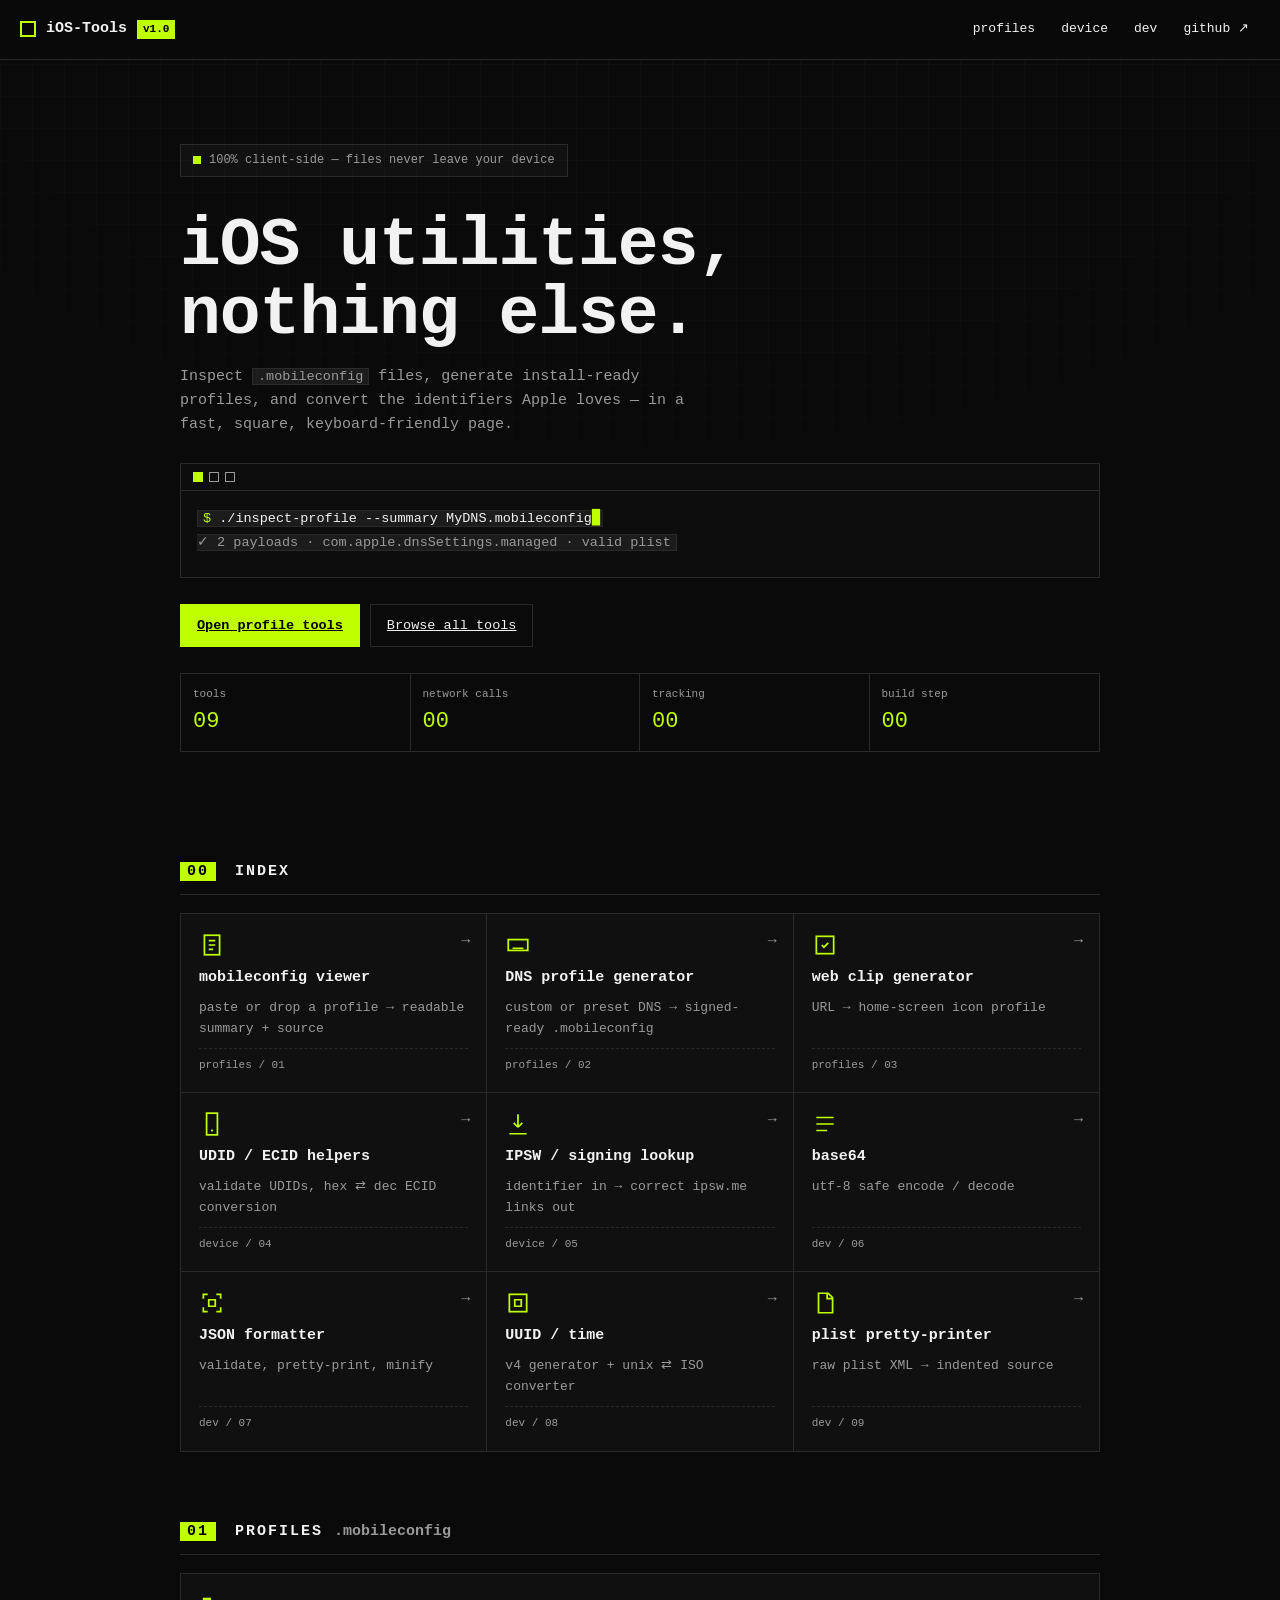
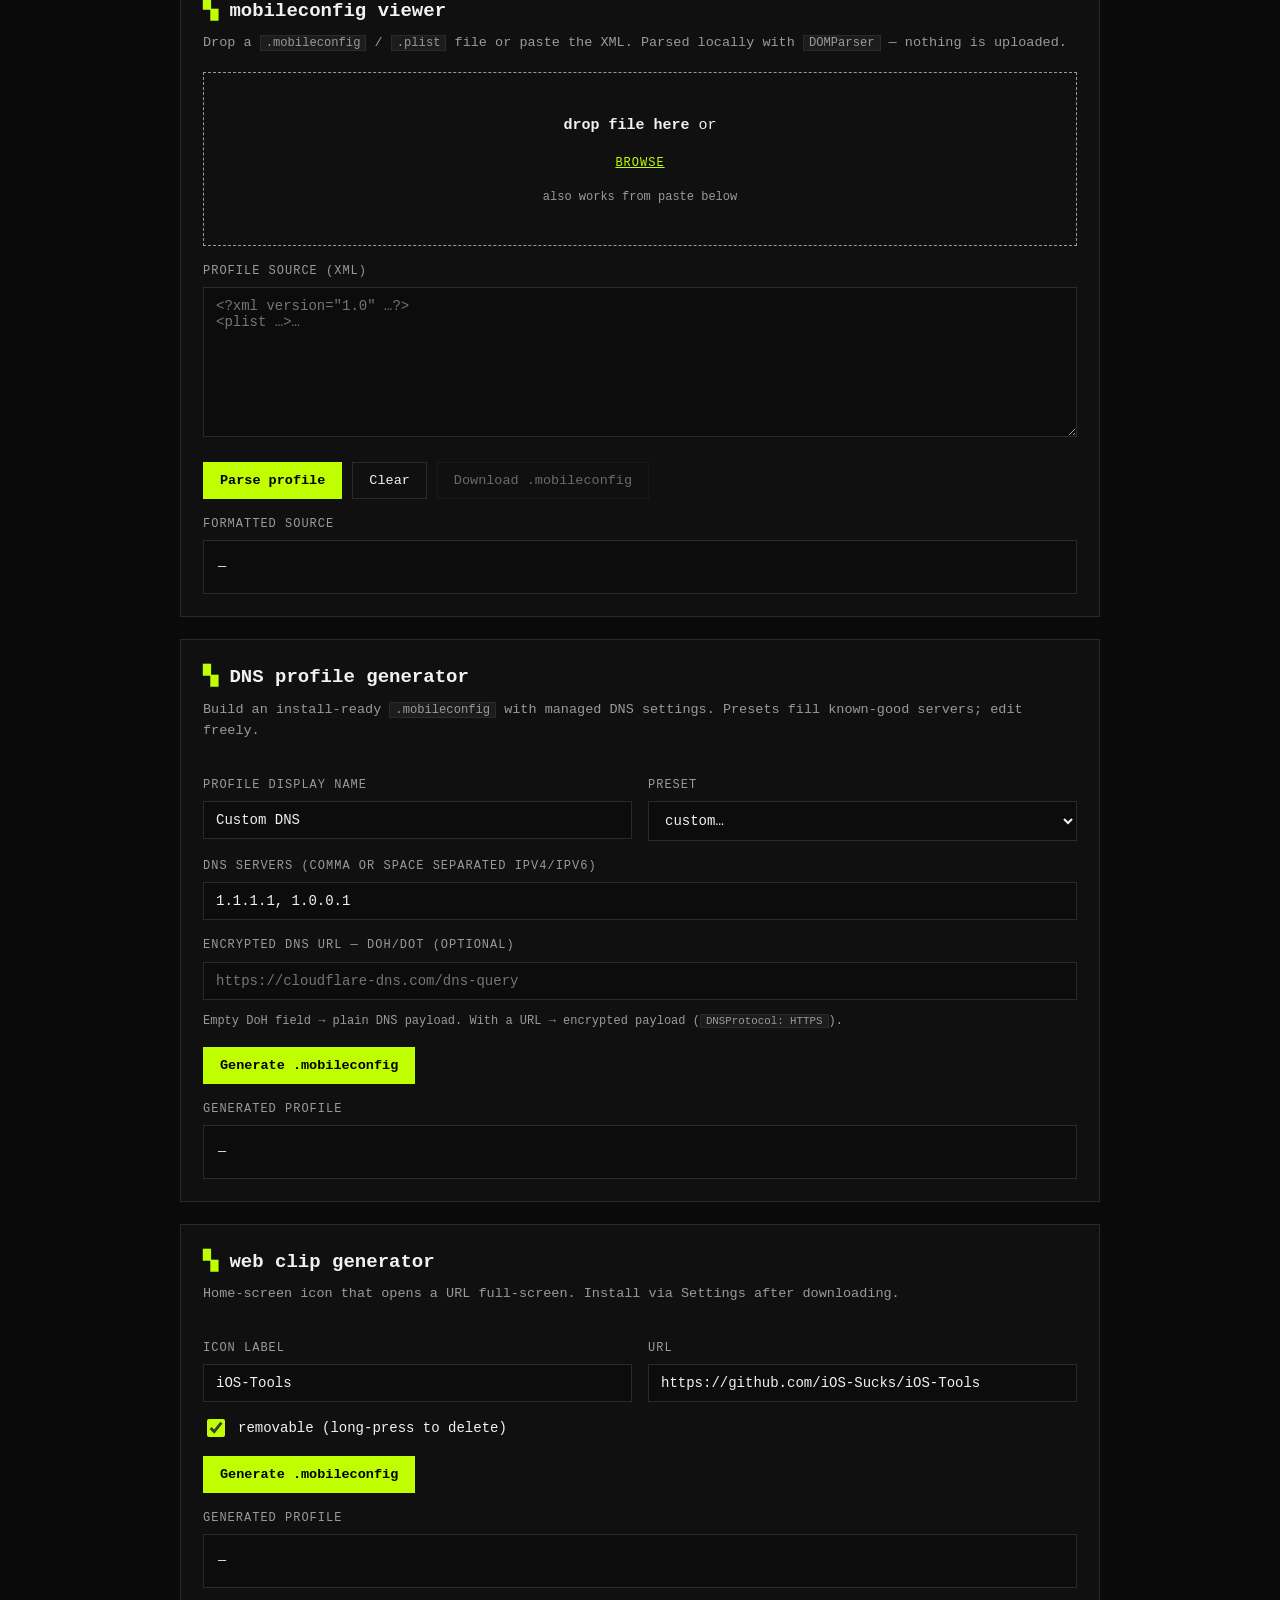
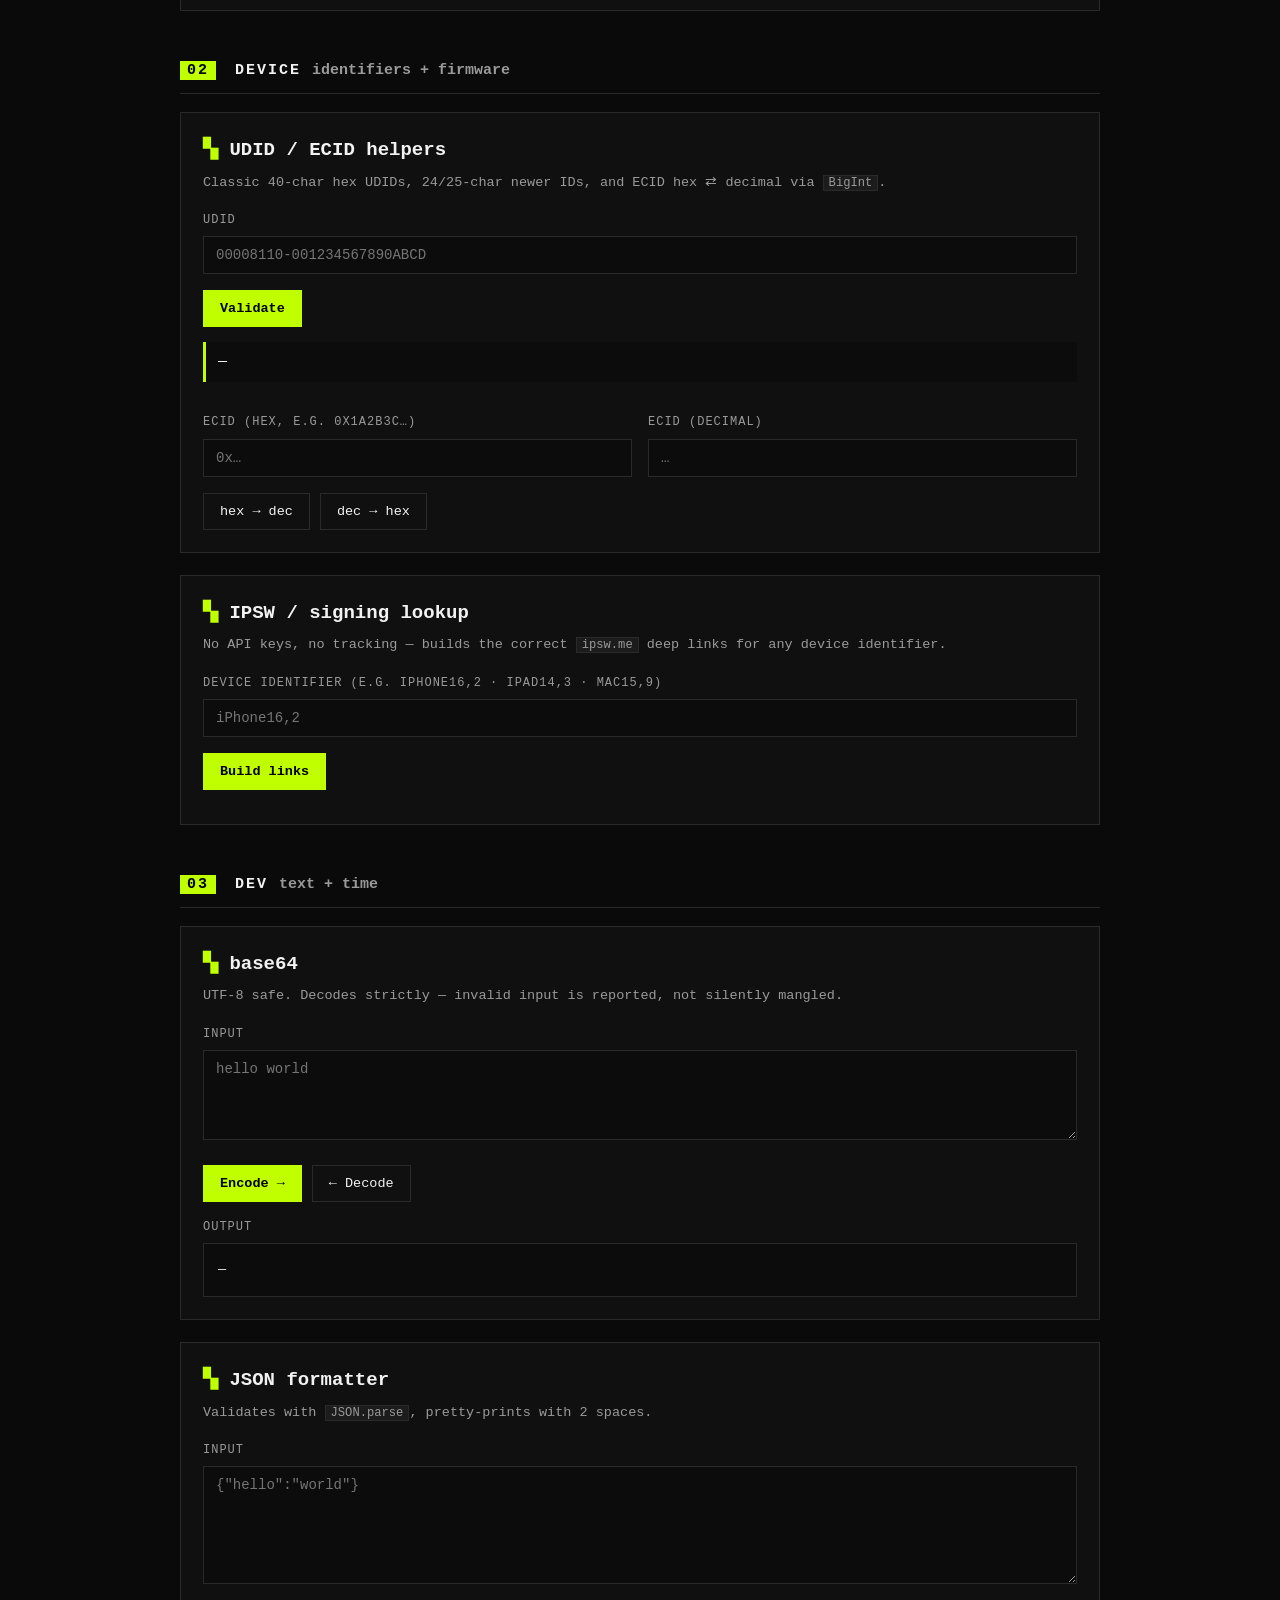
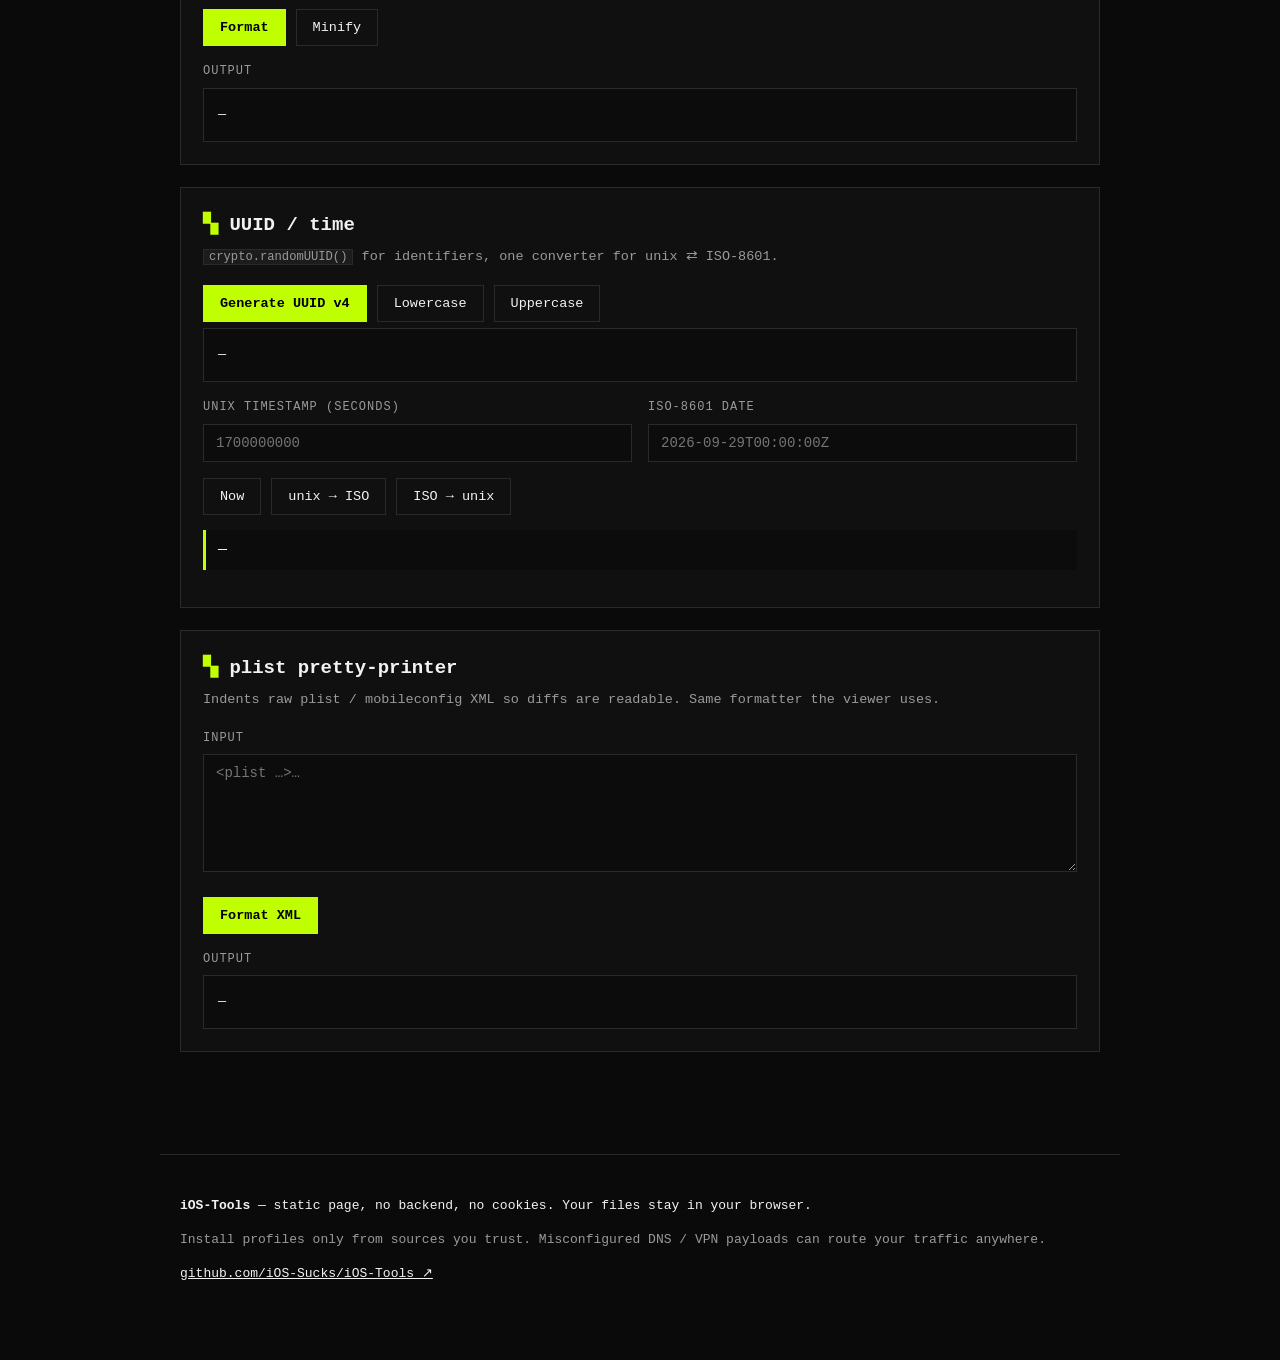
==== index.html @ 58c9f694 "Add minimal static iOS-Tools site with client-side utilities Zero-build static page (GitHub Pages re" ====
<!DOCTYPE html>
<html lang="en">
<head>
  <meta charset="UTF-8" />
  <meta name="viewport" content="width=device-width, initial-scale=1.0" />
  <title>iOS-Tools — minimal utilities for iOS</title>
  <meta name="description" content="Minimal black-and-white utilities for iOS: .mobileconfig viewer, profile generators, device helpers and dev tools. 100% client-side." />
  <link rel="stylesheet" href="styles.css" />
  <link rel="icon" href="data:image/svg+xml,%3Csvg xmlns='http://www.w3.org/2000/svg' viewBox='0 0 16 16'%3E%3Crect width='16' height='16' fill='%230a0a0a'/%3E%3Crect x='3' y='3' width='10' height='10' fill='none' stroke='%23bfff00' stroke-width='2'/%3E%3C/svg%3E" />
</head>
<body>
  <a class="skip" href="#tools">Skip to tools</a>

  <header class="topbar">
    <a class="brand" href="#top" aria-label="iOS-Tools home">
      <span class="brand-box" aria-hidden="true"></span>
      <span>iOS-Tools</span>
      <span class="brand-tag">v1.0</span>
    </a>
    <nav aria-label="Sections">
      <a href="#profiles">profiles</a>
      <a href="#device">device</a>
      <a href="#dev">dev</a>
      <a href="https://github.com/iOS-Sucks/iOS-Tools" target="_blank" rel="noopener">github ↗</a>
    </nav>
  </header>

  <main id="top">
    <!-- HERO -->
    <section class="hero">
      <p class="kicker"><span class="dot" aria-hidden="true"></span> 100% client-side — files never leave your device</p>
      <h1>iOS utilities,<br />nothing else.</h1>
      <p class="lede">Inspect <code>.mobileconfig</code> files, generate install-ready profiles, and convert the identifiers Apple loves — in a fast, square, keyboard-friendly page.</p>
      <div class="terminal" role="img" aria-label="Terminal showing a profile being inspected">
        <div class="term-bar" aria-hidden="true"><span></span><span></span><span></span></div>
        <pre class="term-body"><code><span class="p">$</span> <span id="typed"></span><span class="caret" aria-hidden="true">▊</span>
<span id="typed-out" class="dim"></span></code></pre>
      </div>
      <div class="hero-actions">
        <a class="btn primary" href="#profiles">Open profile tools</a>
        <a class="btn" href="#tools">Browse all tools</a>
      </div>
      <dl class="stats">
        <div><dt>tools</dt><dd>09</dd></div>
        <div><dt>network calls</dt><dd>00</dd></div>
        <div><dt>tracking</dt><dd>00</dd></div>
        <div><dt>build step</dt><dd>00</dd></div>
      </dl>
    </section>

    <!-- TOOL INDEX -->
    <section id="tools" class="index">
      <h2><span class="h-num">00</span> index</h2>
      <div class="grid cards">
        <a class="card reveal" href="#mc-view">
          <svg viewBox="0 0 24 24" aria-hidden="true"><rect x="5" y="3" width="14" height="18"/><path d="M9 8h6M9 12h6M9 16h4"/></svg>
          <strong>mobileconfig viewer</strong><span>paste or drop a profile → readable summary + source</span><em>profiles / 01</em>
        </a>
        <a class="card reveal" href="#dns-gen">
          <svg viewBox="0 0 24 24" aria-hidden="true"><rect x="3" y="7" width="18" height="10"/><path d="M7 11h.01M11 11h.01M15 11h.01M7 15h10"/></svg>
          <strong>DNS profile generator</strong><span>custom or preset DNS → signed-ready .mobileconfig</span><em>profiles / 02</em>
        </a>
        <a class="card reveal" href="#clip-gen">
          <svg viewBox="0 0 24 24" aria-hidden="true"><rect x="4" y="4" width="16" height="16"/><path d="M9 12l2 2 4-4"/></svg>
          <strong>web clip generator</strong><span>URL → home-screen icon profile</span><em>profiles / 03</em>
        </a>
        <a class="card reveal" href="#udid">
          <svg viewBox="0 0 24 24" aria-hidden="true"><rect x="7" y="2" width="10" height="20"/><path d="M11 18h2"/></svg>
          <strong>UDID / ECID helpers</strong><span>validate UDIDs, hex ⇄ dec ECID conversion</span><em>device / 04</em>
        </a>
        <a class="card reveal" href="#ipsw">
          <svg viewBox="0 0 24 24" aria-hidden="true"><path d="M12 3v12m0 0l-4-4m4 4l4-4M4 21h16"/></svg>
          <strong>IPSW / signing lookup</strong><span>identifier in → correct ipsw.me links out</span><em>device / 05</em>
        </a>
        <a class="card reveal" href="#b64">
          <svg viewBox="0 0 24 24" aria-hidden="true"><path d="M4 6h16M4 12h16M4 18h10"/></svg>
          <strong>base64</strong><span>utf-8 safe encode / decode</span><em>dev / 06</em>
        </a>
        <a class="card reveal" href="#jsonfmt">
          <svg viewBox="0 0 24 24" aria-hidden="true"><path d="M8 4H4v4M16 4h4v4M8 20H4v-4M16 20h4v-4M9 9h6v6H9z"/></svg>
          <strong>JSON formatter</strong><span>validate, pretty-print, minify</span><em>dev / 07</em>
        </a>
        <a class="card reveal" href="#uuid">
          <svg viewBox="0 0 24 24" aria-hidden="true"><rect x="4" y="4" width="16" height="16"/><path d="M9 9h6v6H9z"/></svg>
          <strong>UUID / time</strong><span>v4 generator + unix ⇄ ISO converter</span><em>dev / 08</em>
        </a>
        <a class="card reveal" href="#plist">
          <svg viewBox="0 0 24 24" aria-hidden="true"><path d="M6 3h9l4 4v14H6zM14 3v5h5"/></svg>
          <strong>plist pretty-printer</strong><span>raw plist XML → indented source</span><em>dev / 09</em>
        </a>
      </div>
    </section>

    <!-- PROFILES -->
    <section id="profiles" class="section">
      <h2><span class="h-num">01</span> profiles <span class="h-sub">.mobileconfig</span></h2>

      <article id="mc-view" class="panel reveal">
        <header><h3>mobileconfig viewer</h3><p>Drop a <code>.mobileconfig</code> / <code>.plist</code> file or paste the XML. Parsed locally with <code>DOMParser</code> — nothing is uploaded.</p></header>
        <div id="mc-drop" class="drop" tabindex="0" role="button" aria-label="Drop a mobileconfig file or press Enter to browse">
          <p><strong>drop file here</strong> or <label class="linklike" for="mc-file">browse<input id="mc-file" type="file" accept=".mobileconfig,.plist,.xml,text/xml" hidden /></label></p>
          <p class="dim small">also works from paste below</p>
        </div>
        <label for="mc-in">profile source (xml)</label>
        <textarea id="mc-in" rows="8" spellcheck="false" placeholder="&lt;?xml version=&quot;1.0&quot; …?&gt;&#10;&lt;plist …&gt;…"></textarea>
        <div class="row">
          <button class="btn primary" id="mc-parse" type="button">Parse profile</button>
          <button class="btn" id="mc-clear" type="button">Clear</button>
          <button class="btn" id="mc-download" type="button" disabled>Download .mobileconfig</button>
        </div>
        <p id="mc-err" class="err" role="alert" aria-live="assertive"></p>
        <div id="mc-summary" class="summary" aria-live="polite"></div>
        <label for="mc-out">formatted source</label>
        <pre class="out"><code id="mc-out">—</code></pre>
      </article>

      <article id="dns-gen" class="panel reveal">
        <header><h3>DNS profile generator</h3><p>Build an install-ready <code>.mobileconfig</code> with managed DNS settings. Presets fill known-good servers; edit freely.</p></header>
        <div class="formgrid">
          <div>
            <label for="dns-name">profile display name</label>
            <input id="dns-name" type="text" value="Custom DNS" maxlength="80" autocomplete="off" />
          </div>
          <div>
            <label for="dns-preset">preset</label>
            <select id="dns-preset">
              <option value="custom">custom…</option>
              <option value="1.1.1.1,1.0.0.1">Cloudflare — 1.1.1.1</option>
              <option value="9.9.9.9,149.112.112.112">Quad9 — 9.9.9.9</option>
              <option value="94.140.14.14,94.140.15.15">AdGuard — 94.140.14.14</option>
              <option value="8.8.8.8,8.8.4.4">Google — 8.8.8.8</option>
            </select>
          </div>
        </div>
        <label for="dns-servers">DNS servers (comma or space separated IPv4/IPv6)</label>
        <input id="dns-servers" type="text" value="1.1.1.1, 1.0.0.1" autocomplete="off" spellcheck="false" />
        <label for="dns-doh">encrypted DNS URL — DoH/DoT (optional)</label>
        <input id="dns-doh" type="url" placeholder="https://cloudflare-dns.com/dns-query" autocomplete="off" spellcheck="false" />
        <p class="dim small">Empty DoH field → plain DNS payload. With a URL → encrypted payload (<code>DNSProtocol: HTTPS</code>).</p>
        <div class="row">
          <button class="btn primary" id="dns-build" type="button">Generate .mobileconfig</button>
        </div>
        <p id="dns-err" class="err" role="alert" aria-live="assertive"></p>
        <label for="dns-out">generated profile</label>
        <pre class="out"><code id="dns-out">—</code></pre>
      </article>

      <article id="clip-gen" class="panel reveal">
        <header><h3>web clip generator</h3><p>Home-screen icon that opens a URL full-screen. Install via Settings after downloading.</p></header>
        <div class="formgrid">
          <div>
            <label for="clip-label">icon label</label>
            <input id="clip-label" type="text" value="iOS-Tools" maxlength="40" autocomplete="off" />
          </div>
          <div>
            <label for="clip-url">URL</label>
            <input id="clip-url" type="url" value="https://github.com/iOS-Sucks/iOS-Tools" autocomplete="off" spellcheck="false" />
          </div>
        </div>
        <div class="checkrow">
          <input id="clip-removable" type="checkbox" checked />
          <label for="clip-removable">removable (long-press to delete)</label>
        </div>
        <div class="row">
          <button class="btn primary" id="clip-build" type="button">Generate .mobileconfig</button>
        </div>
        <p id="clip-err" class="err" role="alert" aria-live="assertive"></p>
        <label for="clip-out">generated profile</label>
        <pre class="out"><code id="clip-out">—</code></pre>
      </article>
    </section>

    <!-- DEVICE -->
    <section id="device" class="section">
      <h2><span class="h-num">02</span> device <span class="h-sub">identifiers + firmware</span></h2>

      <article id="udid" class="panel reveal">
        <header><h3>UDID / ECID helpers</h3><p>Classic 40-char hex UDIDs, 24/25-char newer IDs, and ECID hex ⇄ decimal via <code>BigInt</code>.</p></header>
        <label for="udid-in">UDID</label>
        <input id="udid-in" type="text" spellcheck="false" autocomplete="off" placeholder="00008110-001234567890ABCD" />
        <div class="row">
          <button class="btn primary" id="udid-check" type="button">Validate</button>
        </div>
        <p id="udid-out" class="result" aria-live="polite">—</p>
        <div class="formgrid">
          <div>
            <label for="ecid-hex">ECID (hex, e.g. 0x1A2B3C…)</label>
            <input id="ecid-hex" type="text" spellcheck="false" autocomplete="off" placeholder="0x…" />
          </div>
          <div>
            <label for="ecid-dec">ECID (decimal)</label>
            <input id="ecid-dec" type="text" spellcheck="false" autocomplete="off" inputmode="numeric" placeholder="…" />
          </div>
        </div>
        <div class="row">
          <button class="btn" id="ecid-to-dec" type="button">hex → dec</button>
          <button class="btn" id="ecid-to-hex" type="button">dec → hex</button>
        </div>
        <p id="ecid-err" class="err" role="alert" aria-live="assertive"></p>
      </article>

      <article id="ipsw" class="panel reveal">
        <header><h3>IPSW / signing lookup</h3><p>No API keys, no tracking — builds the correct <code>ipsw.me</code> deep links for any device identifier.</p></header>
        <label for="ipsw-id">device identifier (e.g. iPhone16,2 · iPad14,3 · Mac15,9)</label>
        <input id="ipsw-id" type="text" spellcheck="false" autocomplete="off" placeholder="iPhone16,2" />
        <div class="row">
          <button class="btn primary" id="ipsw-go" type="button">Build links</button>
        </div>
        <p id="ipsw-err" class="err" role="alert" aria-live="assertive"></p>
        <ul id="ipsw-out" class="links" aria-live="polite"></ul>
      </article>
    </section>

    <!-- DEV -->
    <section id="dev" class="section">
      <h2><span class="h-num">03</span> dev <span class="h-sub">text + time</span></h2>

      <article id="b64" class="panel reveal">
        <header><h3>base64</h3><p>UTF-8 safe. Decodes strictly — invalid input is reported, not silently mangled.</p></header>
        <label for="b64-in">input</label>
        <textarea id="b64-in" rows="4" spellcheck="false" placeholder="hello world"></textarea>
        <div class="row">
          <button class="btn primary" id="b64-enc" type="button">Encode →</button>
          <button class="btn" id="b64-dec" type="button">← Decode</button>
        </div>
        <p id="b64-err" class="err" role="alert" aria-live="assertive"></p>
        <label for="b64-out">output</label>
        <pre class="out"><code id="b64-out">—</code></pre>
      </article>

      <article id="jsonfmt" class="panel reveal">
        <header><h3>JSON formatter</h3><p>Validates with <code>JSON.parse</code>, pretty-prints with 2 spaces.</p></header>
        <label for="json-in">input</label>
        <textarea id="json-in" rows="6" spellcheck="false" placeholder='{"hello":"world"}'></textarea>
        <div class="row">
          <button class="btn primary" id="json-pretty" type="button">Format</button>
          <button class="btn" id="json-min" type="button">Minify</button>
        </div>
        <p id="json-err" class="err" role="alert" aria-live="assertive"></p>
        <label for="json-out">output</label>
        <pre class="out"><code id="json-out">—</code></pre>
      </article>

      <article id="uuid" class="panel reveal">
        <header><h3>UUID / time</h3><p><code>crypto.randomUUID()</code> for identifiers, one converter for unix ⇄ ISO-8601.</p></header>
        <div class="row">
          <button class="btn primary" id="uuid-gen" type="button">Generate UUID v4</button>
          <button class="btn" id="uuid-lower" type="button">Lowercase</button>
          <button class="btn" id="uuid-upper" type="button">Uppercase</button>
        </div>
        <pre class="out"><code id="uuid-out">—</code></pre>
        <div class="formgrid">
          <div>
            <label for="ts-in">unix timestamp (seconds)</label>
            <input id="ts-in" type="text" inputmode="numeric" autocomplete="off" placeholder="1700000000" />
          </div>
          <div>
            <label for="iso-in">ISO-8601 date</label>
            <input id="iso-in" type="text" autocomplete="off" spellcheck="false" placeholder="2026-09-29T00:00:00Z" />
          </div>
        </div>
        <div class="row">
          <button class="btn" id="ts-now" type="button">Now</button>
          <button class="btn" id="ts-to-iso" type="button">unix → ISO</button>
          <button class="btn" id="iso-to-ts" type="button">ISO → unix</button>
        </div>
        <p id="ts-err" class="err" role="alert" aria-live="assertive"></p>
        <p id="ts-out" class="result" aria-live="polite">—</p>
      </article>

      <article id="plist" class="panel reveal">
        <header><h3>plist pretty-printer</h3><p>Indents raw plist / mobileconfig XML so diffs are readable. Same formatter the viewer uses.</p></header>
        <label for="plist-in">input</label>
        <textarea id="plist-in" rows="6" spellcheck="false" placeholder="&lt;plist …&gt;…"></textarea>
        <div class="row">
          <button class="btn primary" id="plist-fmt" type="button">Format XML</button>
        </div>
        <p id="plist-err" class="err" role="alert" aria-live="assertive"></p>
        <label for="plist-out">output</label>
        <pre class="out"><code id="plist-out">—</code></pre>
      </article>
    </section>
  </main>

  <footer>
    <p><strong>iOS-Tools</strong> — static page, no backend, no cookies. Your files stay in your browser.</p>
    <p class="dim">Install profiles only from sources you trust. Misconfigured DNS / VPN payloads can route your traffic anywhere.</p>
    <p><a href="https://github.com/iOS-Sucks/iOS-Tools" target="_blank" rel="noopener">github.com/iOS-Sucks/iOS-Tools ↗</a></p>
  </footer>

  <script src="app.js" defer></script>
</body>
</html>
---- styles.css ----
/* iOS-Tools — minimal square theme. black/white + lime rgb(191,255,0). */
:root {
  --bg: #0a0a0a;
  --bg2: #111111;
  --panel: #101010;
  --line: #2a2a2a;
  --fg: #f2f2f2;
  --dim: #9a9a9a;
  --lime: rgb(191, 255, 0);
  --lime-dim: rgba(191, 255, 0, 0.14);
  --err: #ff5d5d;
  --mono: ui-monospace, "JetBrains Mono", "SF Mono", Menlo, Consolas, monospace;
}

* { box-sizing: border-box; border-radius: 0 !important; }
html { scroll-behavior: smooth; }
body {
  margin: 0;
  background: var(--bg);
  color: var(--fg);
  font-family: var(--mono);
  font-size: 15px;
  line-height: 1.6;
  -webkit-font-smoothing: antialiased;
}

/* square grid backdrop */
body::before {
  content: "";
  position: fixed;
  inset: 0;
  pointer-events: none;
  background-image:
    linear-gradient(rgba(255,255,255,0.025) 1px, transparent 1px),
    linear-gradient(90deg, rgba(255,255,255,0.025) 1px, transparent 1px);
  background-size: 32px 32px;
  mask-image: radial-gradient(ellipse 90% 70% at 50% 0%, black 30%, transparent 100%);
}

::selection { background: var(--lime); color: #000; }
a { color: var(--fg); }
a:hover { color: var(--lime); }
code { background: #1c1c1c; padding: 0 5px; border: 1px solid var(--line); font-size: 0.9em; }

.skip {
  position: absolute; left: -999px; top: 0;
  background: var(--lime); color: #000; padding: 8px 12px; z-index: 99;
}
.skip:focus { left: 8px; top: 8px; }

/* top bar */
.topbar {
  position: sticky; top: 0; z-index: 50;
  display: flex; justify-content: space-between; align-items: center;
  padding: 12px 20px;
  background: rgba(10,10,10,0.92);
  backdrop-filter: blur(8px);
  border-bottom: 1px solid var(--line);
}
.brand { display: flex; align-items: center; gap: 10px; text-decoration: none; font-weight: 700; }
.brand-box { width: 16px; height: 16px; border: 2px solid var(--lime); display: inline-block; transition: transform .25s, background .25s; }
.brand:hover .brand-box { background: var(--lime); transform: rotate(90deg); }
.brand-tag { font-size: 11px; color: #000; background: var(--lime); padding: 1px 6px; }
.topbar nav { display: flex; gap: 4px; }
.topbar nav a { text-decoration: none; padding: 6px 10px; border: 1px solid transparent; font-size: 13px; }
.topbar nav a:hover { border-color: var(--lime); color: var(--lime); }

main { max-width: 960px; margin: 0 auto; padding: 0 20px 80px; }

/* hero */
.hero { padding: 72px 0 40px; }
.kicker { display: inline-flex; align-items: center; gap: 8px; border: 1px solid var(--line); padding: 6px 12px; font-size: 12px; color: var(--dim); background: var(--bg2); }
.dot { width: 8px; height: 8px; background: var(--lime); animation: blink 1.6s steps(2) infinite; }
@keyframes blink { 50% { opacity: 0.25; } }
.hero h1 { font-size: clamp(38px, 7vw, 68px); line-height: 1.02; margin: 22px 0 14px; letter-spacing: -1px; }
.lede { color: var(--dim); max-width: 60ch; }

.terminal { border: 1px solid var(--line); background: #0d0d0d; margin: 26px 0; }
.term-bar { display: flex; gap: 6px; padding: 8px 12px; border-bottom: 1px solid var(--line); }
.term-bar span { width: 10px; height: 10px; border: 1px solid var(--dim); }
.term-bar span:first-child { background: var(--lime); border-color: var(--lime); }
.term-body { padding: 16px; margin: 0; min-height: 86px; overflow-x: auto; }
.term-body .p { color: var(--lime); }
.dim { color: var(--dim); }
.small { font-size: 12px; }
.caret { color: var(--lime); animation: blink 1s steps(2) infinite; }

.hero-actions { display: flex; gap: 10px; flex-wrap: wrap; margin: 8px 0 26px; }
.stats { display: grid; grid-template-columns: repeat(4, 1fr); border: 1px solid var(--line); margin: 0; }
.stats div { padding: 12px; border-right: 1px solid var(--line); }
.stats div:last-child { border-right: 0; }
.stats dt { font-size: 11px; color: var(--dim); }
.stats dd { margin: 0; font-size: 22px; color: var(--lime); }

/* sections */
.index { padding: 20px 0; }
h2 { font-size: 15px; text-transform: uppercase; letter-spacing: 2px; border-bottom: 1px solid var(--line); padding-bottom: 10px; margin: 48px 0 18px; }
.h-num { color: #000; background: var(--lime); padding: 1px 7px; margin-right: 8px; }
.h-sub { color: var(--dim); text-transform: none; letter-spacing: 0; }

.grid.cards { display: grid; grid-template-columns: repeat(auto-fill, minmax(240px, 1fr)); gap: 1px; background: var(--line); border: 1px solid var(--line); }
.card {
  background: var(--panel); padding: 18px; text-decoration: none;
  display: flex; flex-direction: column; gap: 8px; min-height: 170px;
  transition: background .2s;
  position: relative;
}
.card svg { width: 26px; height: 26px; fill: none; stroke: var(--lime); stroke-width: 1.6; }
.card strong { font-size: 15px; }
.card span { color: var(--dim); font-size: 13px; flex: 1; }
.card em { font-style: normal; font-size: 11px; color: var(--dim); border-top: 1px dashed var(--line); padding-top: 8px; }
.card:hover { background: var(--lime-dim); }
.card:hover strong { color: var(--lime); }
.card::after { content: "→"; position: absolute; top: 16px; right: 16px; color: var(--dim); transition: transform .2s, color .2s; }
.card:hover::after { transform: translate(3px, -3px); color: var(--lime); }

.section { scroll-margin-top: 70px; }
.panel { border: 1px solid var(--line); background: var(--panel); padding: 22px; margin-bottom: 22px; scroll-margin-top: 70px; }
.panel > header h3 { margin: 0 0 6px; font-size: 19px; }
.panel > header h3::before { content: "▚ "; color: var(--lime); }
.panel > header p { color: var(--dim); margin: 0 0 18px; font-size: 13.5px; }

label { display: block; font-size: 12px; color: var(--dim); text-transform: uppercase; letter-spacing: 1px; margin: 16px 0 6px; }
input[type="text"], input[type="url"], select, textarea {
  width: 100%; background: #0c0c0c; color: var(--fg);
  border: 1px solid var(--line); padding: 10px 12px;
  font-family: var(--mono); font-size: 14px;
}
input:focus, select:focus, textarea:focus, button:focus-visible, .drop:focus {
  outline: 2px solid var(--lime); outline-offset: 1px;
}
select { cursor: pointer; }
textarea { resize: vertical; min-height: 90px; }
.formgrid { display: grid; grid-template-columns: 1fr 1fr; gap: 0 16px; }
.checkrow { display: flex; gap: 10px; align-items: center; margin-top: 14px; }
.checkrow label { margin: 0; text-transform: none; letter-spacing: 0; font-size: 14px; color: var(--fg); }
input[type="checkbox"] { width: 18px; height: 18px; accent-color: var(--lime); }

.row { display: flex; gap: 10px; flex-wrap: wrap; margin-top: 16px; }
.btn {
  font-family: var(--mono); font-size: 13.5px; cursor: pointer;
  background: transparent; color: var(--fg);
  border: 1px solid var(--line); padding: 10px 16px;
  transition: background .15s, color .15s, border-color .15s, transform .1s;
}
.btn:hover { border-color: var(--lime); color: var(--lime); }
.btn:active { transform: translateY(1px); }
.btn.primary { background: var(--lime); border-color: var(--lime); color: #000; font-weight: 700; }
.btn.primary:hover { background: #d4ff4d; color: #000; }
.btn:disabled { opacity: 0.4; cursor: not-allowed; }
.linklike { color: var(--lime); text-decoration: underline; cursor: pointer; }

.drop {
  border: 1px dashed var(--dim); padding: 26px; text-align: center;
  margin-bottom: 6px; cursor: pointer; transition: border-color .2s, background .2s;
}
.drop:hover, .drop.over { border-color: var(--lime); background: var(--lime-dim); }

.out {
  background: #0c0c0c; border: 1px solid var(--line);
  padding: 14px; overflow-x: auto; max-height: 340px; overflow-y: auto;
  margin: 6px 0 0; white-space: pre-wrap; word-break: break-word;
}
.out code { background: none; border: 0; padding: 0; }
.result { border-left: 3px solid var(--lime); padding: 8px 12px; background: #0c0c0c; }
.err { color: var(--err); font-size: 13px; min-height: 1.2em; margin: 10px 0 0; }
.err:empty { display: none; }

.summary { margin-top: 14px; }
.summary table { width: 100%; border-collapse: collapse; font-size: 13px; }
.summary th, .summary td { text-align: left; border: 1px solid var(--line); padding: 7px 10px; }
.summary th { color: var(--dim); font-weight: 400; width: 220px; background: #0c0c0c; }

.links { list-style: none; padding: 0; margin: 12px 0 0; display: flex; flex-direction: column; gap: 8px; }
.links a { display: block; border: 1px solid var(--line); padding: 10px 12px; text-decoration: none; }
.links a:hover { border-color: var(--lime); }

footer { border-top: 1px solid var(--line); padding: 28px 20px 60px; max-width: 960px; margin: 0 auto; font-size: 13px; }

/* reveal animation */
.reveal { opacity: 0; transform: translateY(14px); transition: opacity .5s ease, transform .5s ease; }
.reveal.in { opacity: 1; transform: none; }

@media (max-width: 640px) {
  .formgrid { grid-template-columns: 1fr; }
  .stats { grid-template-columns: repeat(2, 1fr); }
  .stats div:nth-child(2) { border-right: 0; }
  .stats div { border-bottom: 1px solid var(--line); }
  .topbar nav a:not(:last-child) { display: none; }
}

@media (prefers-reduced-motion: reduce) {
  *, *::before, *::after { animation: none !important; transition: none !important; }
  html { scroll-behavior: auto; }
  .reveal { opacity: 1; transform: none; }
}
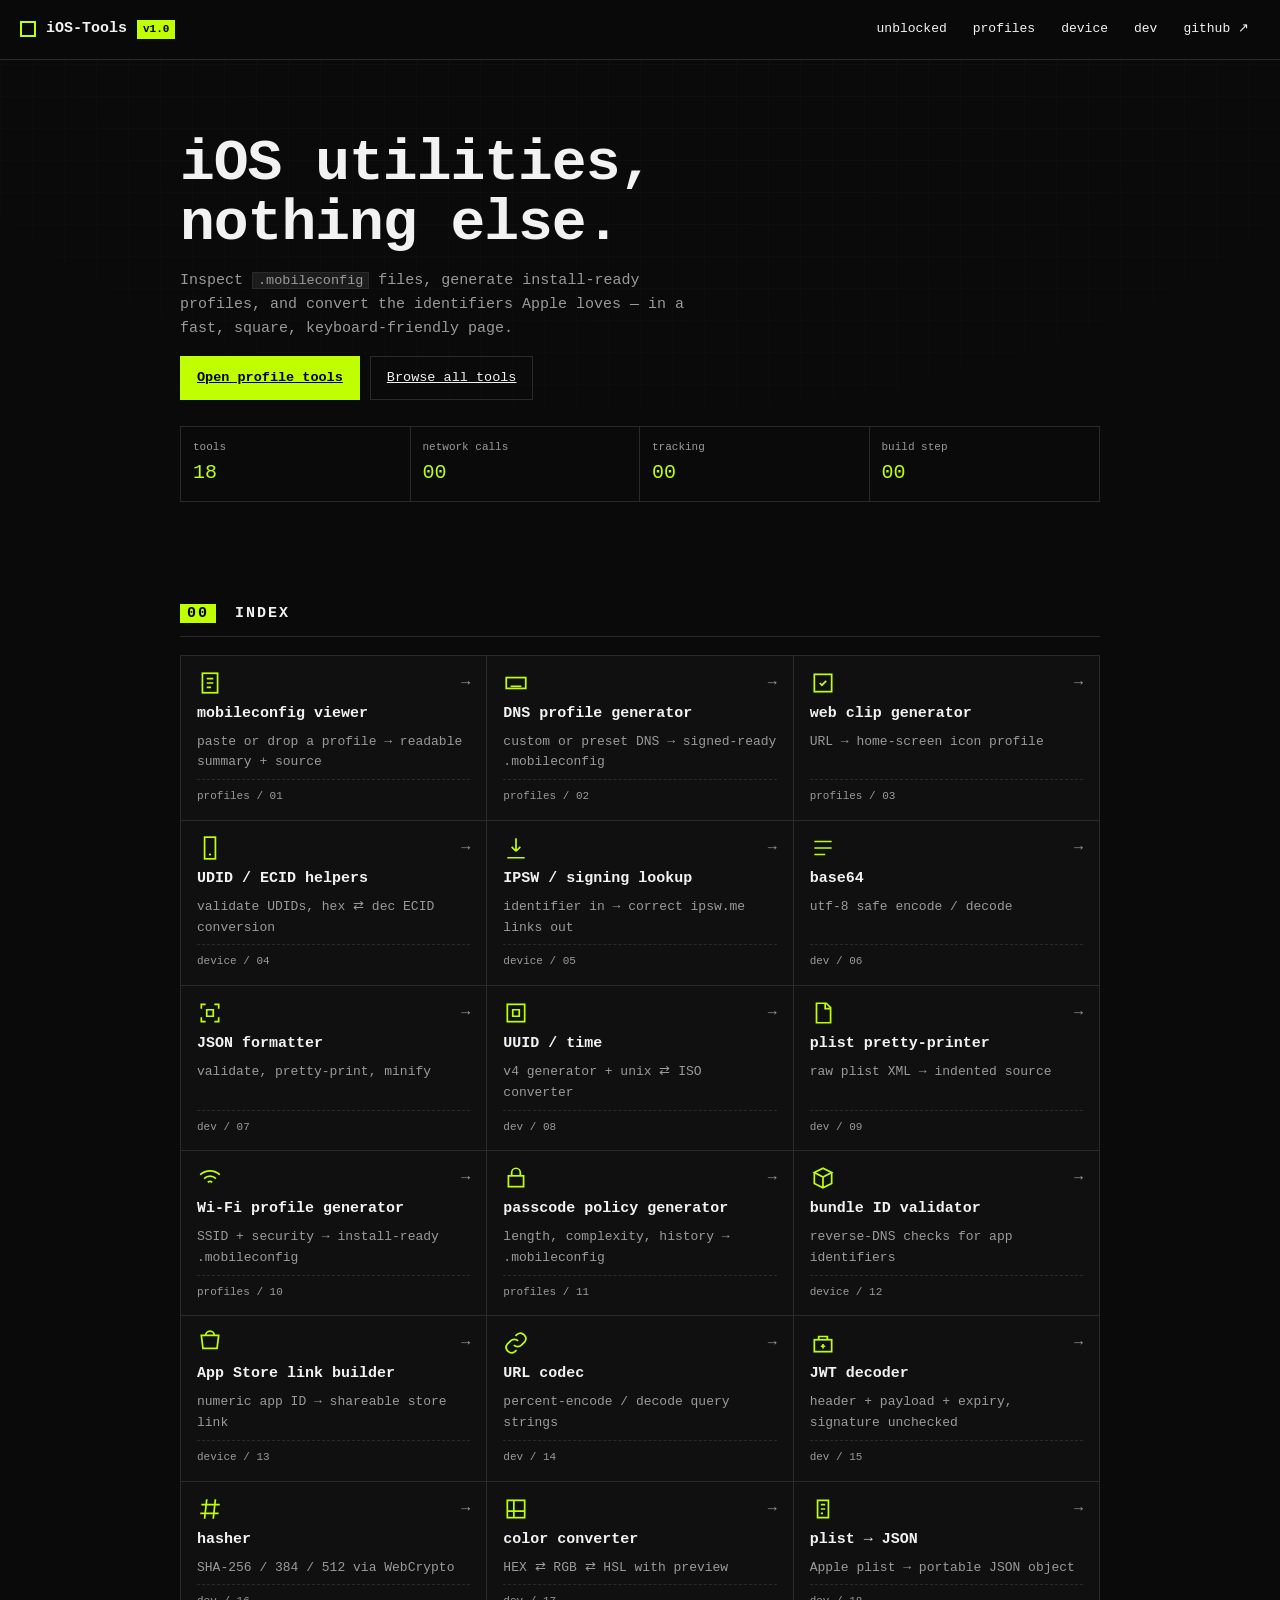
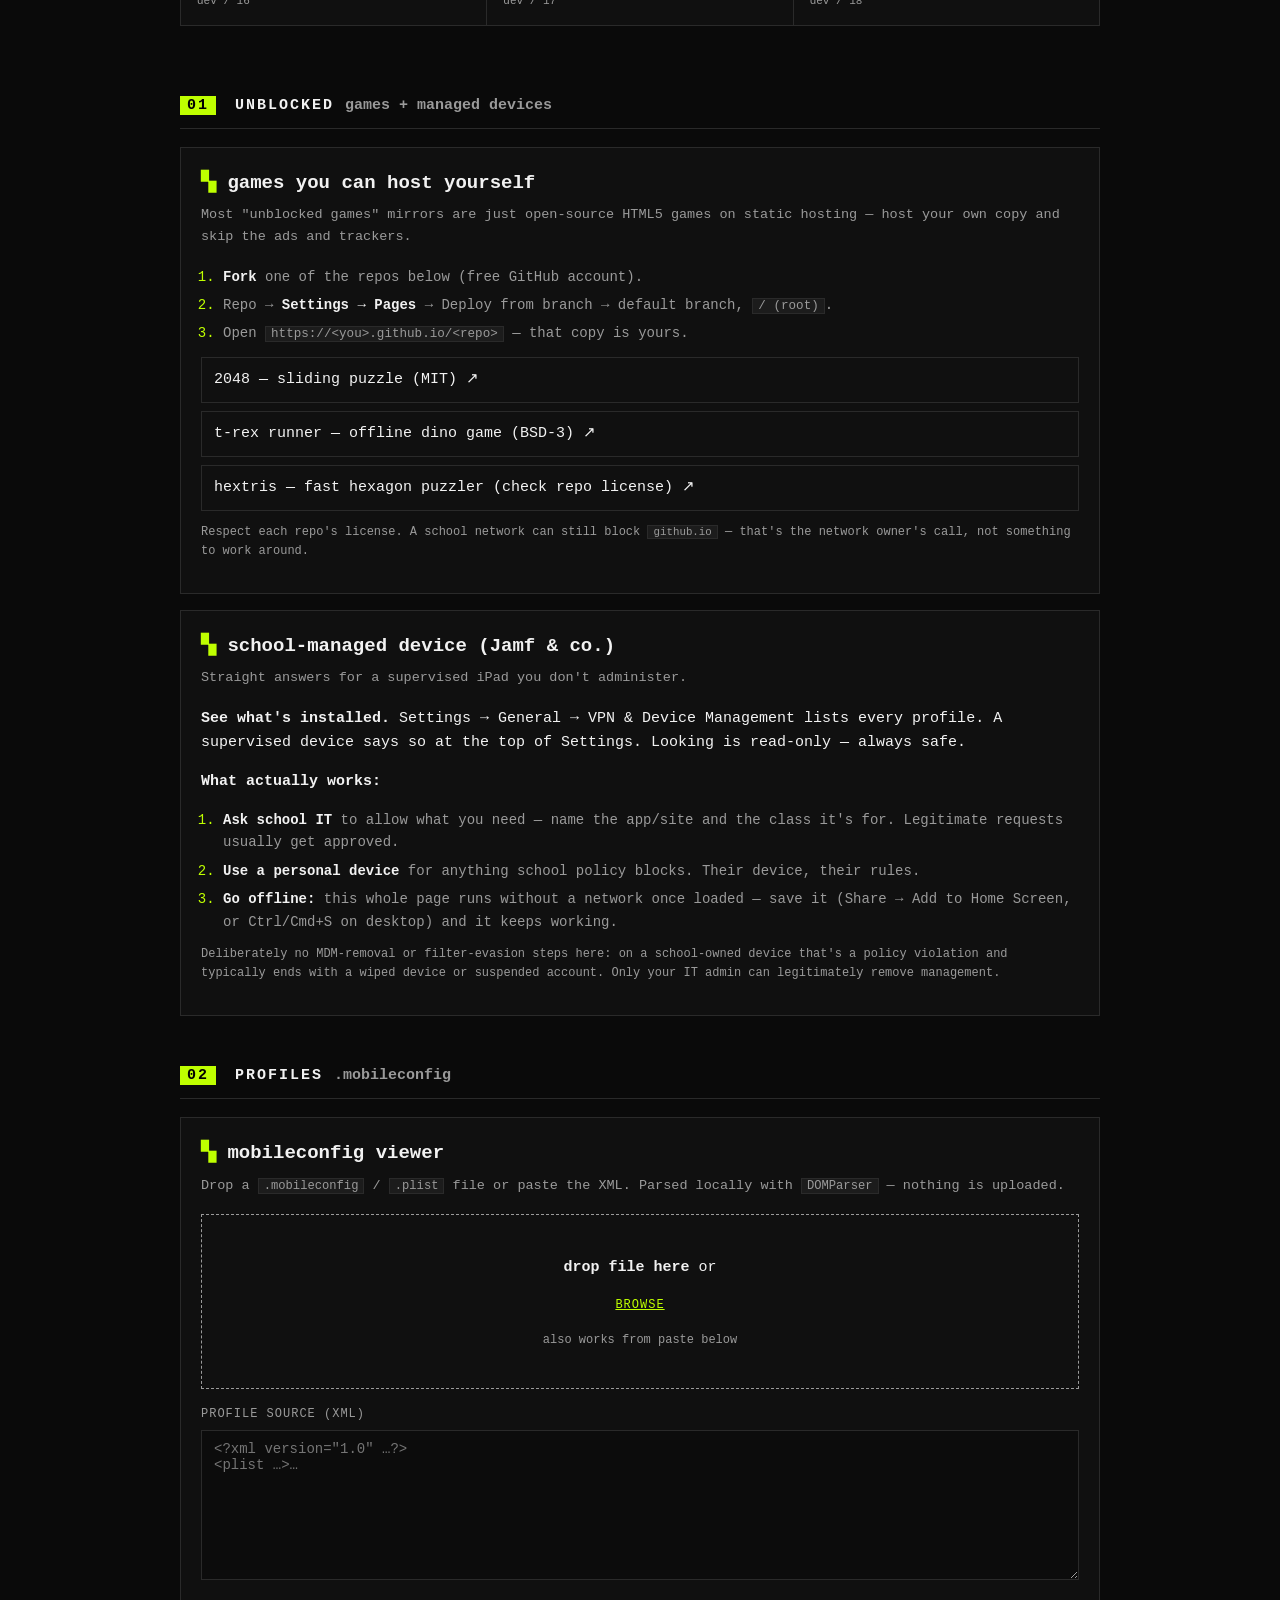
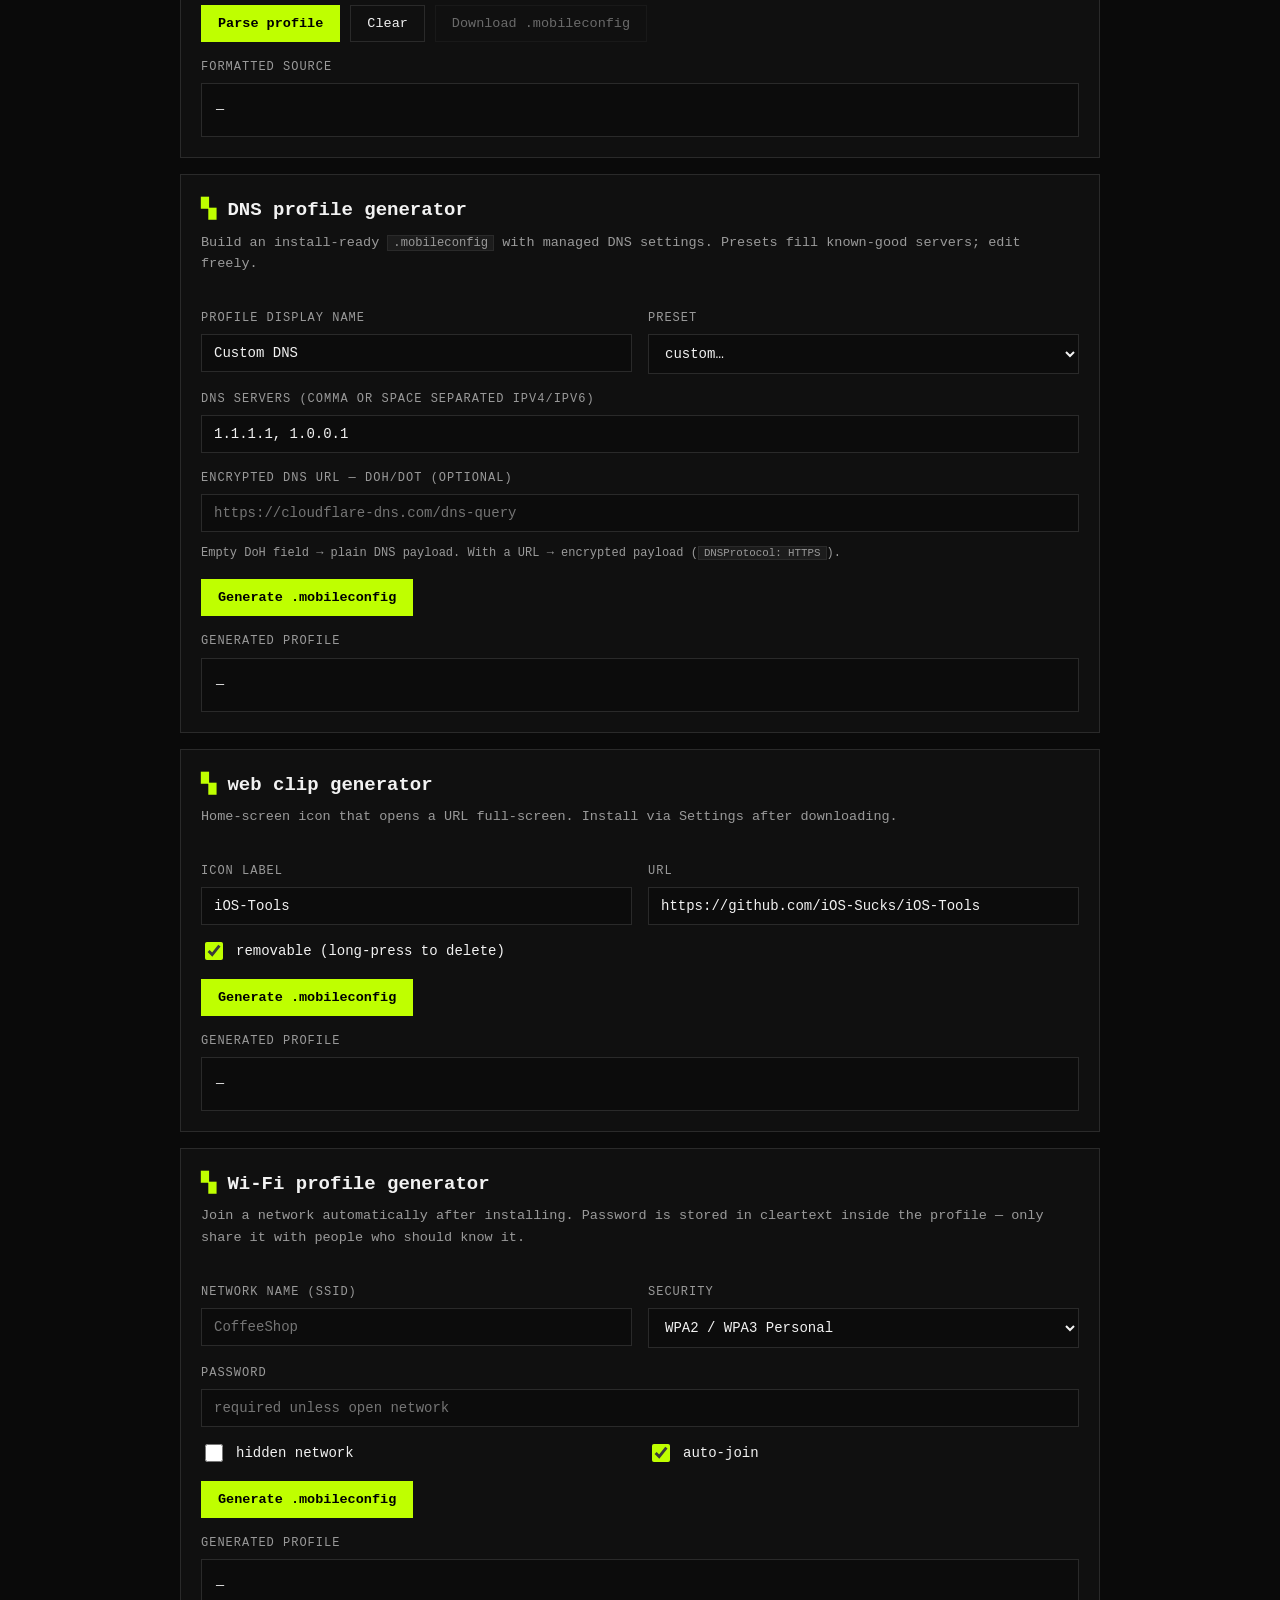
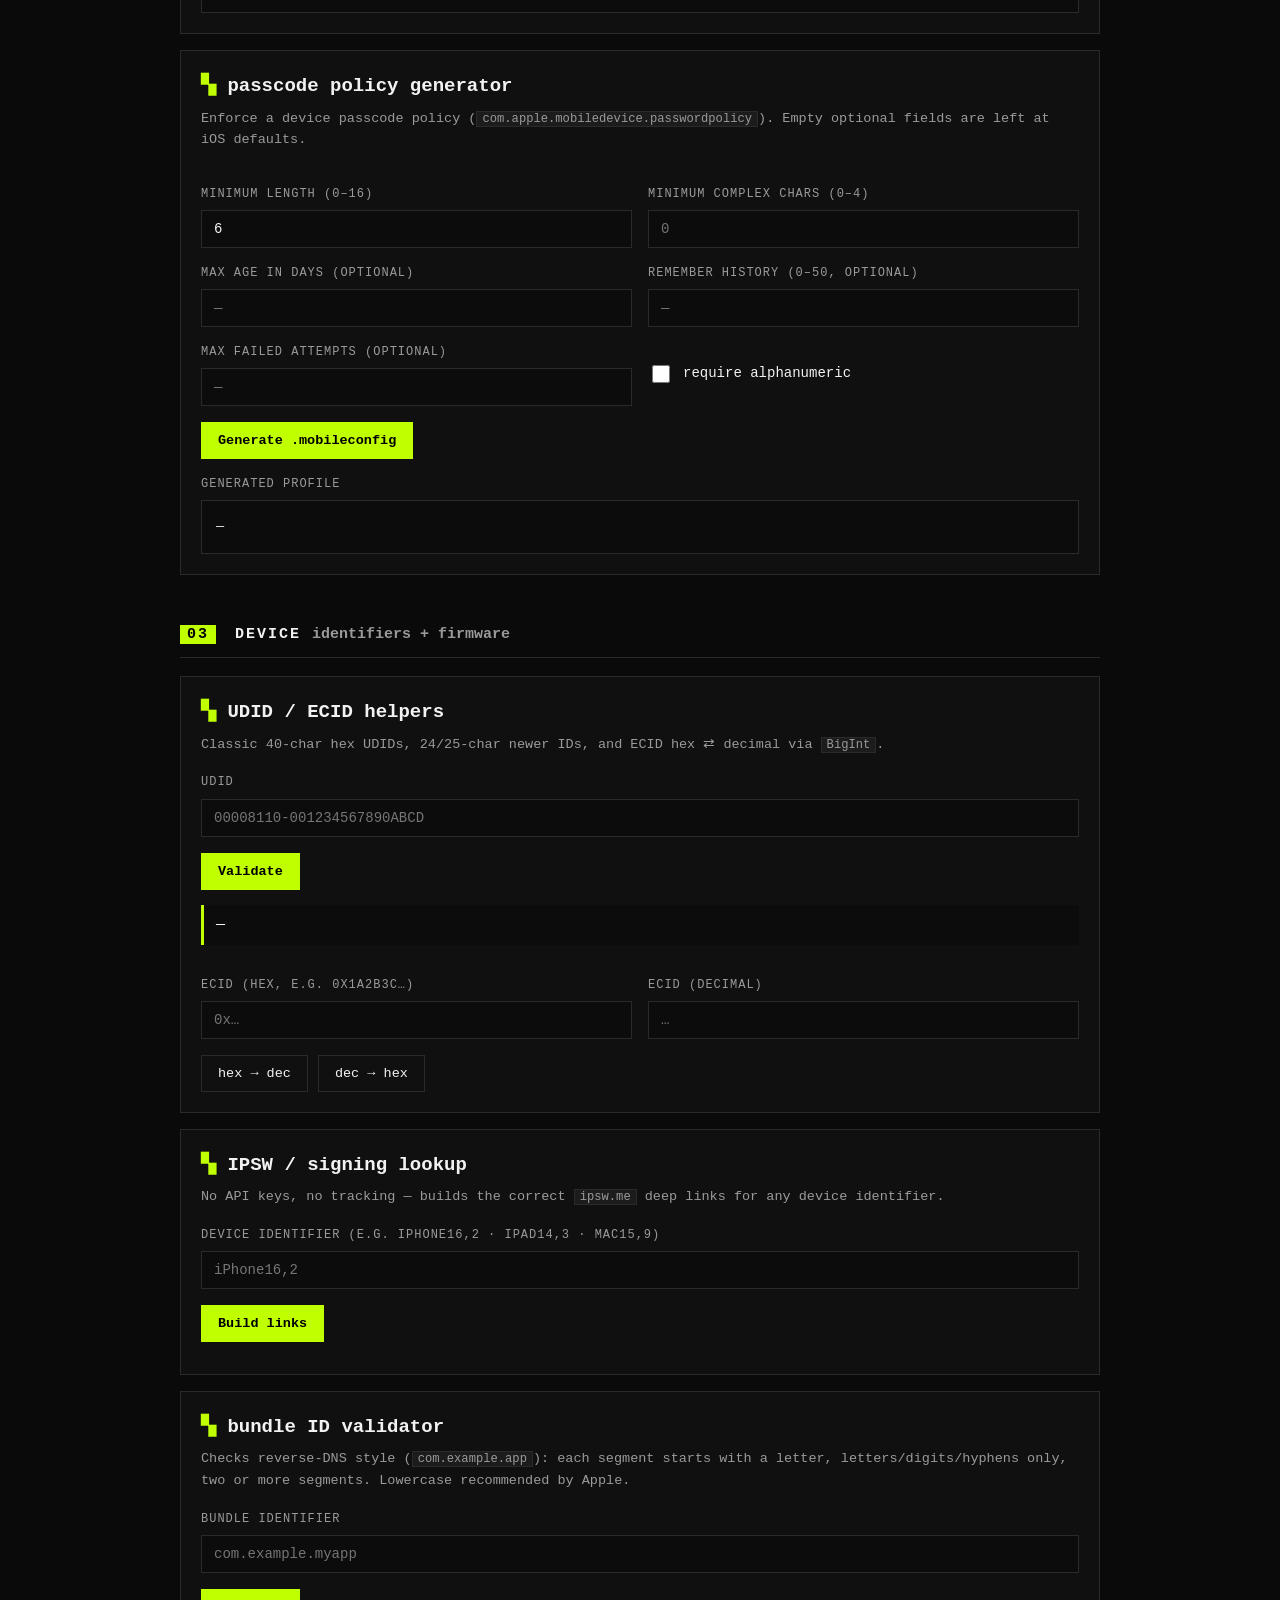
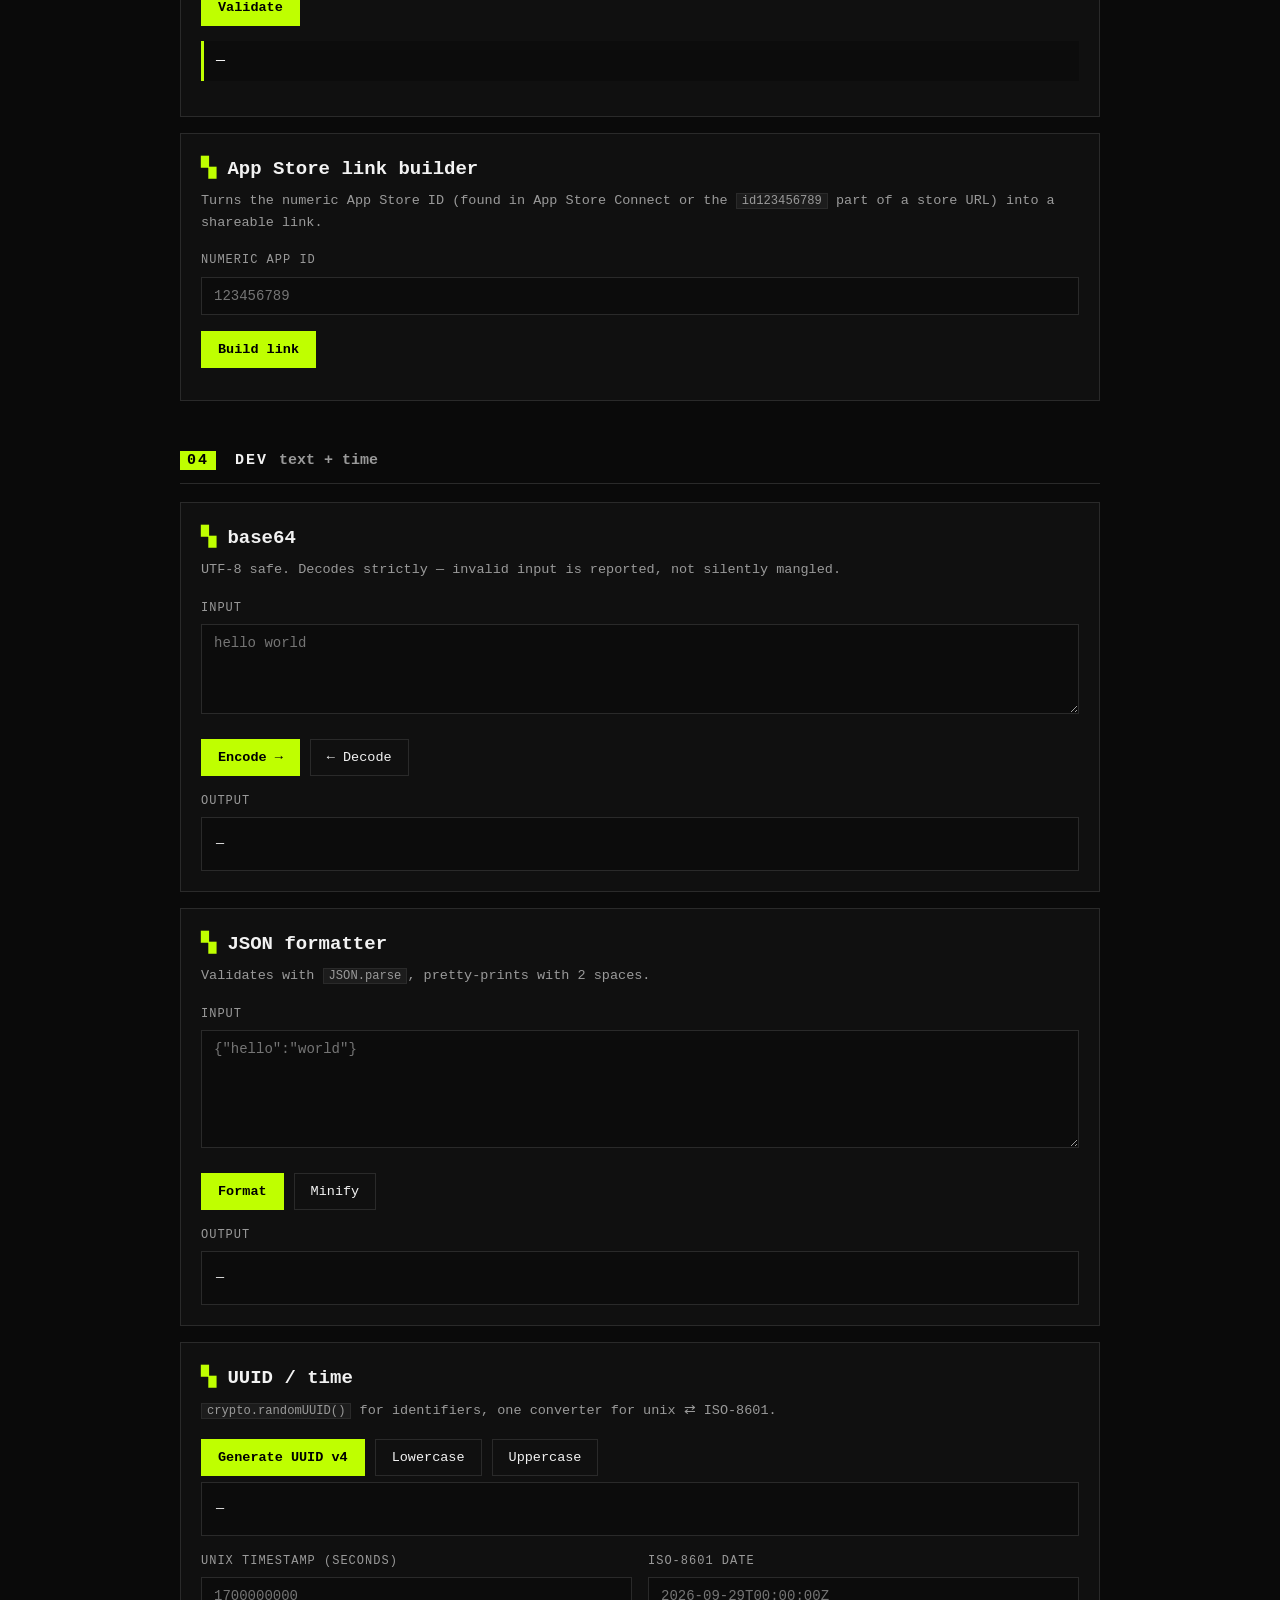
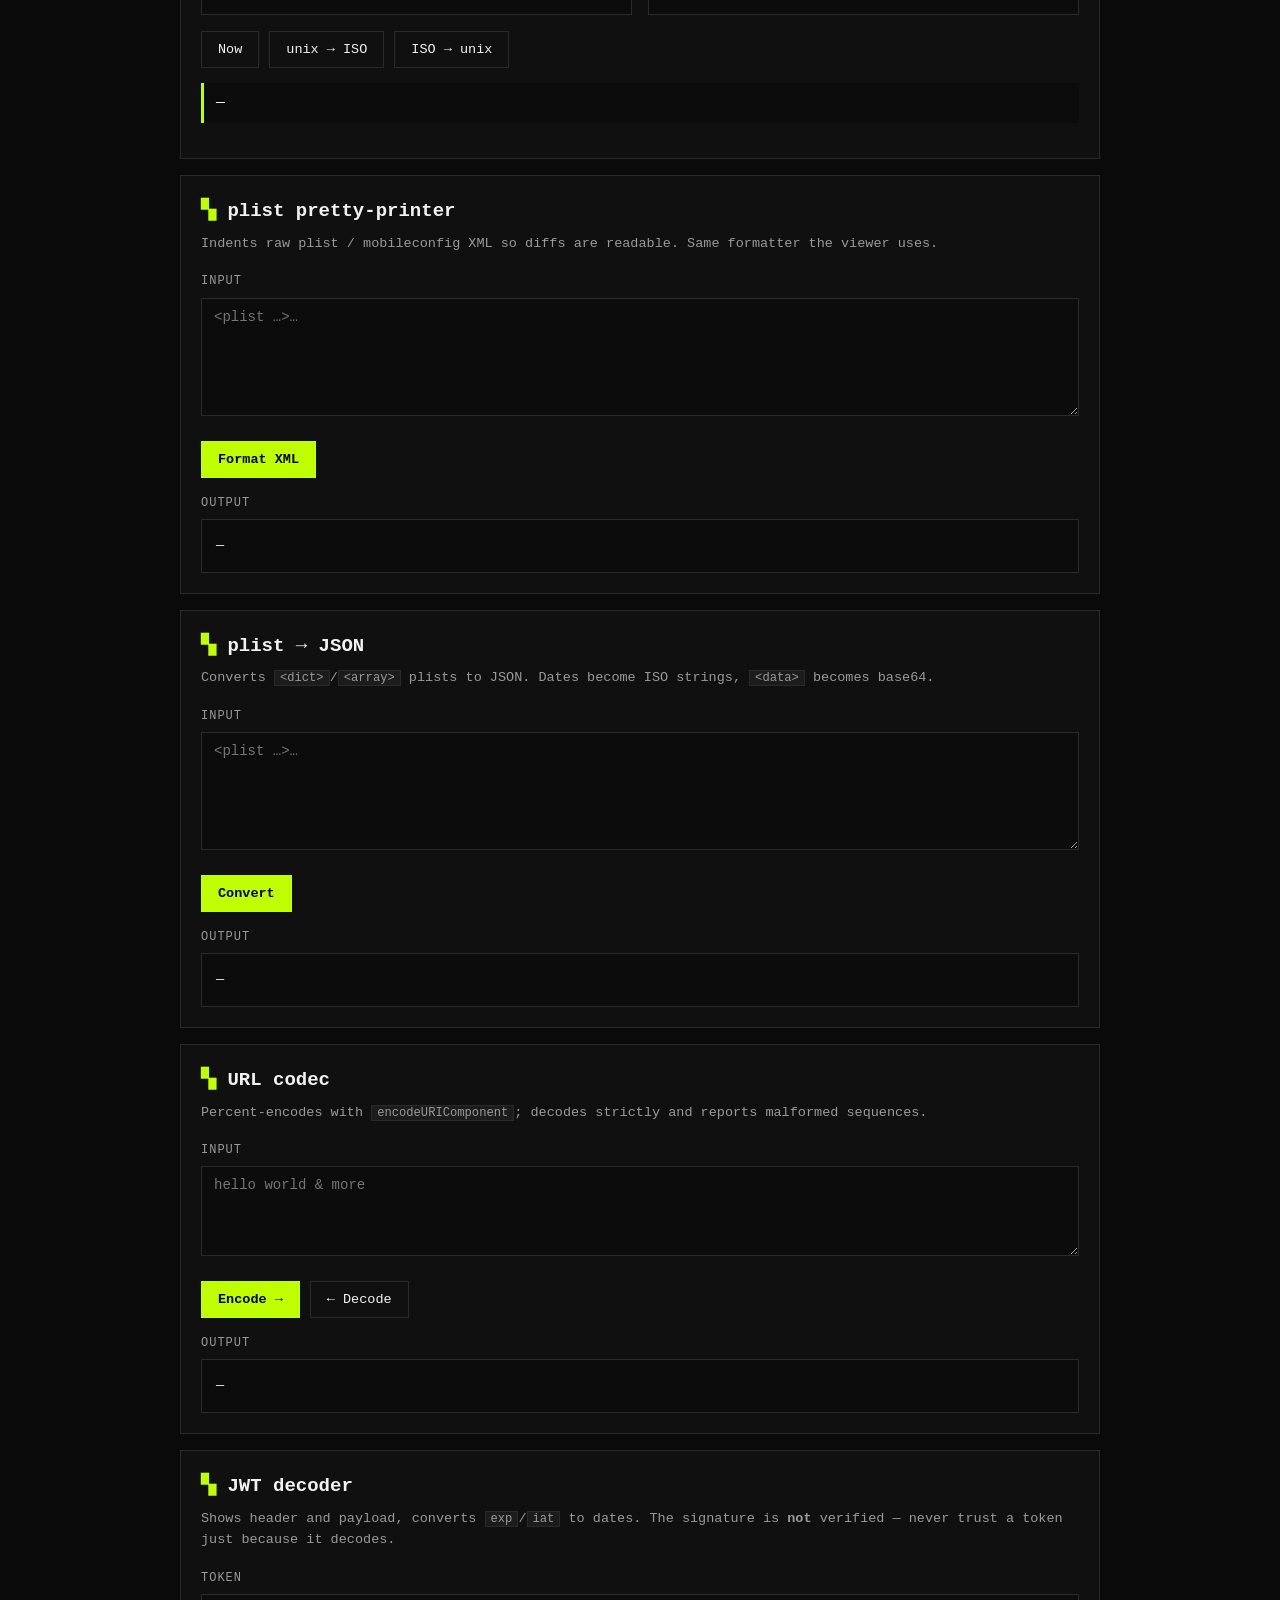
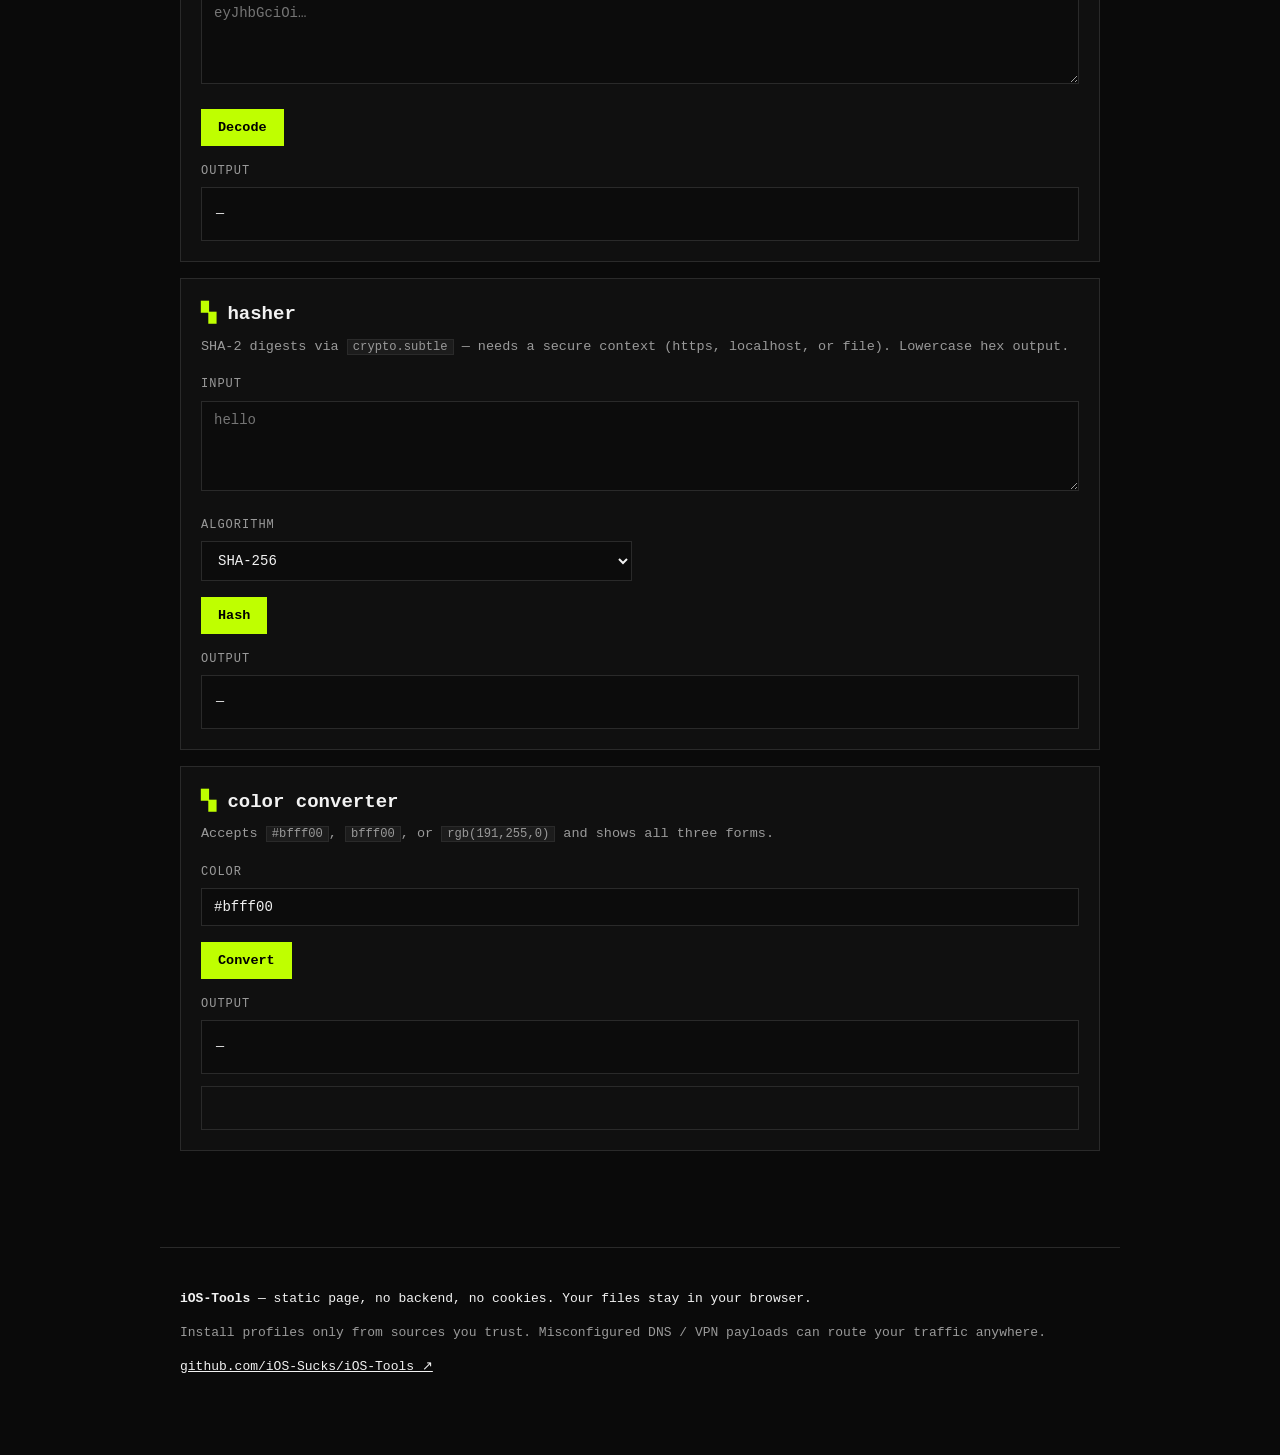
==== commit 3ce15a37: "Add unblocked guides, 9 more tools, trim hero Removes the kicker bar and terminal hero. Adds an unbl" ====
--- a/index.html
+++ b/index.html
@@ -18,6 +18,7 @@
       <span class="brand-tag">v1.0</span>
     </a>
     <nav aria-label="Sections">
+      <a href="#unblocked">unblocked</a>
       <a href="#profiles">profiles</a>
       <a href="#device">device</a>
       <a href="#dev">dev</a>
@@ -28,20 +29,14 @@
   <main id="top">
     <!-- HERO -->
     <section class="hero">
-      <p class="kicker"><span class="dot" aria-hidden="true"></span> 100% client-side — files never leave your device</p>
       <h1>iOS utilities,<br />nothing else.</h1>
       <p class="lede">Inspect <code>.mobileconfig</code> files, generate install-ready profiles, and convert the identifiers Apple loves — in a fast, square, keyboard-friendly page.</p>
-      <div class="terminal" role="img" aria-label="Terminal showing a profile being inspected">
-        <div class="term-bar" aria-hidden="true"><span></span><span></span><span></span></div>
-        <pre class="term-body"><code><span class="p">$</span> <span id="typed"></span><span class="caret" aria-hidden="true">▊</span>
-<span id="typed-out" class="dim"></span></code></pre>
-      </div>
       <div class="hero-actions">
         <a class="btn primary" href="#profiles">Open profile tools</a>
         <a class="btn" href="#tools">Browse all tools</a>
       </div>
       <dl class="stats">
-        <div><dt>tools</dt><dd>09</dd></div>
+        <div><dt>tools</dt><dd>18</dd></div>
         <div><dt>network calls</dt><dd>00</dd></div>
         <div><dt>tracking</dt><dd>00</dd></div>
         <div><dt>build step</dt><dd>00</dd></div>
@@ -88,12 +83,80 @@
           <svg viewBox="0 0 24 24" aria-hidden="true"><path d="M6 3h9l4 4v14H6zM14 3v5h5"/></svg>
           <strong>plist pretty-printer</strong><span>raw plist XML → indented source</span><em>dev / 09</em>
         </a>
+        <a class="card reveal" href="#wifi-gen">
+          <svg viewBox="0 0 24 24" aria-hidden="true"><path d="M3 9a13 13 0 0118 0M6.5 12.5a8 8 0 0111 0M10 16a3 3 0 014 0M12 19h.01"/></svg>
+          <strong>Wi-Fi profile generator</strong><span>SSID + security → install-ready .mobileconfig</span><em>profiles / 10</em>
+        </a>
+        <a class="card reveal" href="#pw-gen">
+          <svg viewBox="0 0 24 24" aria-hidden="true"><rect x="5" y="10" width="14" height="10"/><path d="M8 10V7a4 4 0 018 0v3"/></svg>
+          <strong>passcode policy generator</strong><span>length, complexity, history → .mobileconfig</span><em>profiles / 11</em>
+        </a>
+        <a class="card reveal" href="#bundle">
+          <svg viewBox="0 0 24 24" aria-hidden="true"><path d="M4 7l8-4 8 4-8 4zM4 7v10l8 4 8-4V7M12 11v9"/></svg>
+          <strong>bundle ID validator</strong><span>reverse-DNS checks for app identifiers</span><em>device / 12</em>
+        </a>
+        <a class="card reveal" href="#store">
+          <svg viewBox="0 0 24 24" aria-hidden="true"><path d="M4 5h16l-1.5 12h-13zM8 5a4 4 0 018 0"/></svg>
+          <strong>App Store link builder</strong><span>numeric app ID → shareable store link</span><em>device / 13</em>
+        </a>
+        <a class="card reveal" href="#urlcodec">
+          <svg viewBox="0 0 24 24" aria-hidden="true"><path d="M10 14a5 5 0 007 0l3-3a5 5 0 00-7-7l-1.5 1.5M14 10a5 5 0 00-7 0l-3 3a5 5 0 007 7l1.5-1.5"/></svg>
+          <strong>URL codec</strong><span>percent-encode / decode query strings</span><em>dev / 14</em>
+        </a>
+        <a class="card reveal" href="#jwt">
+          <svg viewBox="0 0 24 24" aria-hidden="true"><rect x="4" y="9" width="16" height="11"/><path d="M8 9V6h8v3M12 13v4M10 15h4"/></svg>
+          <strong>JWT decoder</strong><span>header + payload + expiry, signature unchecked</span><em>dev / 15</em>
+        </a>
+        <a class="card reveal" href="#hash">
+          <svg viewBox="0 0 24 24" aria-hidden="true"><path d="M9 3L7 21M17 3l-2 18M4 8h17M3 16h17"/></svg>
+          <strong>hasher</strong><span>SHA-256 / 384 / 512 via WebCrypto</span><em>dev / 16</em>
+        </a>
+        <a class="card reveal" href="#color">
+          <svg viewBox="0 0 24 24" aria-hidden="true"><rect x="4" y="4" width="16" height="16"/><path d="M4 14h16M10 4v16"/></svg>
+          <strong>color converter</strong><span>HEX ⇄ RGB ⇄ HSL with preview</span><em>dev / 17</em>
+        </a>
+        <a class="card reveal" href="#p2j">
+          <svg viewBox="0 0 24 24" aria-hidden="true"><path d="M7 4h10v16H7zM10 8h4M10 12h4M10 16h2"/></svg>
+          <strong>plist → JSON</strong><span>Apple plist → portable JSON object</span><em>dev / 18</em>
+        </a>
       </div>
     </section>
 
+    <!-- UNBLOCKED -->
+    <section id="unblocked" class="section">
+      <h2><span class="h-num">01</span> unblocked <span class="h-sub">games + managed devices</span></h2>
+
+      <article id="games" class="panel reveal">
+        <header><h3>games you can host yourself</h3><p>Most "unblocked games" mirrors are just open-source HTML5 games on static hosting — host your own copy and skip the ads and trackers.</p></header>
+        <ol class="steps">
+          <li><strong>Fork</strong> one of the repos below (free GitHub account).</li>
+          <li>Repo → <strong>Settings → Pages</strong> → Deploy from branch → default branch, <code>/ (root)</code>.</li>
+          <li>Open <code>https://&lt;you&gt;.github.io/&lt;repo&gt;</code> — that copy is yours.</li>
+        </ol>
+        <ul class="links" aria-label="Open-source games to self-host">
+          <li><a href="https://github.com/gabrielecirulli/2048" target="_blank" rel="noopener">2048 — sliding puzzle (MIT) ↗</a></li>
+          <li><a href="https://github.com/wayou/t-rex-runner" target="_blank" rel="noopener">t-rex runner — offline dino game (BSD-3) ↗</a></li>
+          <li><a href="https://github.com/Hextris/hextris" target="_blank" rel="noopener">hextris — fast hexagon puzzler (check repo license) ↗</a></li>
+        </ul>
+        <p class="dim small">Respect each repo's license. A school network can still block <code>github.io</code> — that's the network owner's call, not something to work around.</p>
+      </article>
+
+      <article id="managed" class="panel reveal">
+        <header><h3>school-managed device (Jamf &amp; co.)</h3><p>Straight answers for a supervised iPad you don't administer.</p></header>
+        <p><strong>See what's installed.</strong> Settings → General → VPN &amp; Device Management lists every profile. A supervised device says so at the top of Settings. Looking is read-only — always safe.</p>
+        <p><strong>What actually works:</strong></p>
+        <ol class="steps">
+          <li><strong>Ask school IT</strong> to allow what you need — name the app/site and the class it's for. Legitimate requests usually get approved.</li>
+          <li><strong>Use a personal device</strong> for anything school policy blocks. Their device, their rules.</li>
+          <li><strong>Go offline:</strong> this whole page runs without a network once loaded — save it (Share → Add to Home Screen, or Ctrl/Cmd+S on desktop) and it keeps working.</li>
+        </ol>
+        <p class="dim small">Deliberately no MDM-removal or filter-evasion steps here: on a school-owned device that's a policy violation and typically ends with a wiped device or suspended account. Only your IT admin can legitimately remove management.</p>
+      </article>
+    </section>
+
     <!-- PROFILES -->
     <section id="profiles" class="section">
-      <h2><span class="h-num">01</span> profiles <span class="h-sub">.mobileconfig</span></h2>
+      <h2><span class="h-num">02</span> profiles <span class="h-sub">.mobileconfig</span></h2>
 
       <article id="mc-view" class="panel reveal">
         <header><h3>mobileconfig viewer</h3><p>Drop a <code>.mobileconfig</code> / <code>.plist</code> file or paste the XML. Parsed locally with <code>DOMParser</code> — nothing is uploaded.</p></header>
@@ -168,11 +231,88 @@
         <label for="clip-out">generated profile</label>
         <pre class="out"><code id="clip-out">—</code></pre>
       </article>
+
+      <article id="wifi-gen" class="panel reveal">
+        <header><h3>Wi-Fi profile generator</h3><p>Join a network automatically after installing. Password is stored in cleartext inside the profile — only share it with people who should know it.</p></header>
+        <div class="formgrid">
+          <div>
+            <label for="wifi-ssid">network name (SSID)</label>
+            <input id="wifi-ssid" type="text" maxlength="32" autocomplete="off" spellcheck="false" placeholder="CoffeeShop" />
+          </div>
+          <div>
+            <label for="wifi-sec">security</label>
+            <select id="wifi-sec">
+              <option value="WPA2">WPA2 / WPA3 Personal</option>
+              <option value="WPA">WPA Personal</option>
+              <option value="WEP">WEP (legacy)</option>
+              <option value="None">Open (no password)</option>
+            </select>
+          </div>
+        </div>
+        <label for="wifi-pass">password</label>
+        <input id="wifi-pass" type="text" autocomplete="off" spellcheck="false" placeholder="required unless open network" />
+        <div class="formgrid">
+          <div class="checkrow">
+            <input id="wifi-hidden" type="checkbox" />
+            <label for="wifi-hidden">hidden network</label>
+          </div>
+          <div class="checkrow">
+            <input id="wifi-autojoin" type="checkbox" checked />
+            <label for="wifi-autojoin">auto-join</label>
+          </div>
+        </div>
+        <div class="row">
+          <button class="btn primary" id="wifi-build" type="button">Generate .mobileconfig</button>
+        </div>
+        <p id="wifi-err" class="err" role="alert" aria-live="assertive"></p>
+        <label for="wifi-out">generated profile</label>
+        <pre class="out"><code id="wifi-out">—</code></pre>
+      </article>
+
+      <article id="pw-gen" class="panel reveal">
+        <header><h3>passcode policy generator</h3><p>Enforce a device passcode policy (<code>com.apple.mobiledevice.passwordpolicy</code>). Empty optional fields are left at iOS defaults.</p></header>
+        <div class="formgrid">
+          <div>
+            <label for="pw-minlen">minimum length (0–16)</label>
+            <input id="pw-minlen" type="text" inputmode="numeric" autocomplete="off" value="6" />
+          </div>
+          <div>
+            <label for="pw-complex">minimum complex chars (0–4)</label>
+            <input id="pw-complex" type="text" inputmode="numeric" autocomplete="off" placeholder="0" />
+          </div>
+        </div>
+        <div class="formgrid">
+          <div>
+            <label for="pw-maxage">max age in days (optional)</label>
+            <input id="pw-maxage" type="text" inputmode="numeric" autocomplete="off" placeholder="—" />
+          </div>
+          <div>
+            <label for="pw-history">remember history (0–50, optional)</label>
+            <input id="pw-history" type="text" inputmode="numeric" autocomplete="off" placeholder="—" />
+          </div>
+        </div>
+        <div class="formgrid">
+          <div>
+            <label for="pw-maxfail">max failed attempts (optional)</label>
+            <input id="pw-maxfail" type="text" inputmode="numeric" autocomplete="off" placeholder="—" />
+          </div>
+          <div class="checkrow">
+            <input id="pw-alphanum" type="checkbox" />
+            <label for="pw-alphanum">require alphanumeric</label>
+          </div>
+        </div>
+        <div class="row">
+          <button class="btn primary" id="pw-build" type="button">Generate .mobileconfig</button>
+        </div>
+        <p id="pw-err" class="err" role="alert" aria-live="assertive"></p>
+        <label for="pw-out">generated profile</label>
+        <pre class="out"><code id="pw-out">—</code></pre>
+      </article>
     </section>
 
     <!-- DEVICE -->
     <section id="device" class="section">
-      <h2><span class="h-num">02</span> device <span class="h-sub">identifiers + firmware</span></h2>
+      <h2><span class="h-num">03</span> device <span class="h-sub">identifiers + firmware</span></h2>
 
       <article id="udid" class="panel reveal">
         <header><h3>UDID / ECID helpers</h3><p>Classic 40-char hex UDIDs, 24/25-char newer IDs, and ECID hex ⇄ decimal via <code>BigInt</code>.</p></header>
@@ -209,11 +349,32 @@
         <p id="ipsw-err" class="err" role="alert" aria-live="assertive"></p>
         <ul id="ipsw-out" class="links" aria-live="polite"></ul>
       </article>
+
+      <article id="bundle" class="panel reveal">
+        <header><h3>bundle ID validator</h3><p>Checks reverse-DNS style (<code>com.example.app</code>): each segment starts with a letter, letters/digits/hyphens only, two or more segments. Lowercase recommended by Apple.</p></header>
+        <label for="bundle-in">bundle identifier</label>
+        <input id="bundle-in" type="text" spellcheck="false" autocomplete="off" placeholder="com.example.myapp" />
+        <div class="row">
+          <button class="btn primary" id="bundle-check" type="button">Validate</button>
+        </div>
+        <p id="bundle-out" class="result" aria-live="polite">—</p>
+      </article>
+
+      <article id="store" class="panel reveal">
+        <header><h3>App Store link builder</h3><p>Turns the numeric App Store ID (found in App Store Connect or the <code>id123456789</code> part of a store URL) into a shareable link.</p></header>
+        <label for="store-id">numeric app ID</label>
+        <input id="store-id" type="text" inputmode="numeric" autocomplete="off" spellcheck="false" placeholder="123456789" />
+        <div class="row">
+          <button class="btn primary" id="store-go" type="button">Build link</button>
+        </div>
+        <p id="store-err" class="err" role="alert" aria-live="assertive"></p>
+        <ul id="store-out" class="links" aria-live="polite"></ul>
+      </article>
     </section>
 
     <!-- DEV -->
     <section id="dev" class="section">
-      <h2><span class="h-num">03</span> dev <span class="h-sub">text + time</span></h2>
+      <h2><span class="h-num">04</span> dev <span class="h-sub">text + time</span></h2>
 
       <article id="b64" class="panel reveal">
         <header><h3>base64</h3><p>UTF-8 safe. Decodes strictly — invalid input is reported, not silently mangled.</p></header>
@@ -278,6 +439,78 @@
         <p id="plist-err" class="err" role="alert" aria-live="assertive"></p>
         <label for="plist-out">output</label>
         <pre class="out"><code id="plist-out">—</code></pre>
+      </article>
+
+      <article id="p2j" class="panel reveal">
+        <header><h3>plist → JSON</h3><p>Converts <code>&lt;dict&gt;</code>/<code>&lt;array&gt;</code> plists to JSON. Dates become ISO strings, <code>&lt;data&gt;</code> becomes base64.</p></header>
+        <label for="p2j-in">input</label>
+        <textarea id="p2j-in" rows="6" spellcheck="false" placeholder="&lt;plist …&gt;…"></textarea>
+        <div class="row">
+          <button class="btn primary" id="p2j-go" type="button">Convert</button>
+        </div>
+        <p id="p2j-err" class="err" role="alert" aria-live="assertive"></p>
+        <label for="p2j-out">output</label>
+        <pre class="out"><code id="p2j-out">—</code></pre>
+      </article>
+
+      <article id="urlcodec" class="panel reveal">
+        <header><h3>URL codec</h3><p>Percent-encodes with <code>encodeURIComponent</code>; decodes strictly and reports malformed sequences.</p></header>
+        <label for="url-in">input</label>
+        <textarea id="url-in" rows="3" spellcheck="false" placeholder="hello world & more"></textarea>
+        <div class="row">
+          <button class="btn primary" id="url-enc" type="button">Encode →</button>
+          <button class="btn" id="url-dec" type="button">← Decode</button>
+        </div>
+        <p id="url-err" class="err" role="alert" aria-live="assertive"></p>
+        <label for="url-out">output</label>
+        <pre class="out"><code id="url-out">—</code></pre>
+      </article>
+
+      <article id="jwt" class="panel reveal">
+        <header><h3>JWT decoder</h3><p>Shows header and payload, converts <code>exp</code>/<code>iat</code> to dates. The signature is <strong>not</strong> verified — never trust a token just because it decodes.</p></header>
+        <label for="jwt-in">token</label>
+        <textarea id="jwt-in" rows="4" spellcheck="false" placeholder="eyJhbGciOi…"></textarea>
+        <div class="row">
+          <button class="btn primary" id="jwt-dec" type="button">Decode</button>
+        </div>
+        <p id="jwt-err" class="err" role="alert" aria-live="assertive"></p>
+        <label for="jwt-out">output</label>
+        <pre class="out"><code id="jwt-out">—</code></pre>
+      </article>
+
+      <article id="hash" class="panel reveal">
+        <header><h3>hasher</h3><p>SHA-2 digests via <code>crypto.subtle</code> — needs a secure context (https, localhost, or file). Lowercase hex output.</p></header>
+        <label for="hash-in">input</label>
+        <textarea id="hash-in" rows="3" spellcheck="false" placeholder="hello"></textarea>
+        <div class="formgrid">
+          <div>
+            <label for="hash-algo">algorithm</label>
+            <select id="hash-algo">
+              <option value="SHA-256">SHA-256</option>
+              <option value="SHA-384">SHA-384</option>
+              <option value="SHA-512">SHA-512</option>
+            </select>
+          </div>
+        </div>
+        <div class="row">
+          <button class="btn primary" id="hash-go" type="button">Hash</button>
+        </div>
+        <p id="hash-err" class="err" role="alert" aria-live="assertive"></p>
+        <label for="hash-out">output</label>
+        <pre class="out"><code id="hash-out">—</code></pre>
+      </article>
+
+      <article id="color" class="panel reveal">
+        <header><h3>color converter</h3><p>Accepts <code>#bfff00</code>, <code>bfff00</code>, or <code>rgb(191,255,0)</code> and shows all three forms.</p></header>
+        <label for="color-hex">color</label>
+        <input id="color-hex" type="text" spellcheck="false" autocomplete="off" value="#bfff00" />
+        <div class="row">
+          <button class="btn primary" id="color-convert" type="button">Convert</button>
+        </div>
+        <p id="color-err" class="err" role="alert" aria-live="assertive"></p>
+        <label for="color-out">output</label>
+        <pre class="out"><code id="color-out">—</code></pre>
+        <div id="color-swatch" class="swatch" role="img" aria-label="Color preview"></div>
       </article>
     </section>
   </main>
--- a/styles.css
+++ b/styles.css
@@ -31,8 +31,8 @@
   inset: 0;
   pointer-events: none;
   background-image:
-    linear-gradient(rgba(255,255,255,0.025) 1px, transparent 1px),
-    linear-gradient(90deg, rgba(255,255,255,0.025) 1px, transparent 1px);
+    linear-gradient(rgba(255,255,255,0.02) 1px, transparent 1px),
+    linear-gradient(90deg, rgba(255,255,255,0.02) 1px, transparent 1px);
   background-size: 32px 32px;
   mask-image: radial-gradient(ellipse 90% 70% at 50% 0%, black 30%, transparent 100%);
 }
@@ -68,29 +68,19 @@
 main { max-width: 960px; margin: 0 auto; padding: 0 20px 80px; }
 
 /* hero */
-.hero { padding: 72px 0 40px; }
-.kicker { display: inline-flex; align-items: center; gap: 8px; border: 1px solid var(--line); padding: 6px 12px; font-size: 12px; color: var(--dim); background: var(--bg2); }
-.dot { width: 8px; height: 8px; background: var(--lime); animation: blink 1.6s steps(2) infinite; }
-@keyframes blink { 50% { opacity: 0.25; } }
-.hero h1 { font-size: clamp(38px, 7vw, 68px); line-height: 1.02; margin: 22px 0 14px; letter-spacing: -1px; }
+.hero { padding: 56px 0 32px; }
+.hero h1 { font-size: clamp(34px, 6vw, 58px); line-height: 1.04; margin: 18px 0 12px; letter-spacing: -1px; }
 .lede { color: var(--dim); max-width: 60ch; }
 
-.terminal { border: 1px solid var(--line); background: #0d0d0d; margin: 26px 0; }
-.term-bar { display: flex; gap: 6px; padding: 8px 12px; border-bottom: 1px solid var(--line); }
-.term-bar span { width: 10px; height: 10px; border: 1px solid var(--dim); }
-.term-bar span:first-child { background: var(--lime); border-color: var(--lime); }
-.term-body { padding: 16px; margin: 0; min-height: 86px; overflow-x: auto; }
-.term-body .p { color: var(--lime); }
 .dim { color: var(--dim); }
 .small { font-size: 12px; }
-.caret { color: var(--lime); animation: blink 1s steps(2) infinite; }
 
 .hero-actions { display: flex; gap: 10px; flex-wrap: wrap; margin: 8px 0 26px; }
 .stats { display: grid; grid-template-columns: repeat(4, 1fr); border: 1px solid var(--line); margin: 0; }
 .stats div { padding: 12px; border-right: 1px solid var(--line); }
 .stats div:last-child { border-right: 0; }
 .stats dt { font-size: 11px; color: var(--dim); }
-.stats dd { margin: 0; font-size: 22px; color: var(--lime); }
+.stats dd { margin: 0; font-size: 20px; color: var(--lime); }
 
 /* sections */
 .index { padding: 20px 0; }
@@ -100,8 +90,8 @@
 
 .grid.cards { display: grid; grid-template-columns: repeat(auto-fill, minmax(240px, 1fr)); gap: 1px; background: var(--line); border: 1px solid var(--line); }
 .card {
-  background: var(--panel); padding: 18px; text-decoration: none;
-  display: flex; flex-direction: column; gap: 8px; min-height: 170px;
+  background: var(--panel); padding: 14px 16px; text-decoration: none;
+  display: flex; flex-direction: column; gap: 6px; min-height: 132px;
   transition: background .2s;
   position: relative;
 }
@@ -115,7 +105,7 @@
 .card:hover::after { transform: translate(3px, -3px); color: var(--lime); }
 
 .section { scroll-margin-top: 70px; }
-.panel { border: 1px solid var(--line); background: var(--panel); padding: 22px; margin-bottom: 22px; scroll-margin-top: 70px; }
+.panel { border: 1px solid var(--line); background: var(--panel); padding: 20px; margin-bottom: 16px; scroll-margin-top: 70px; }
 .panel > header h3 { margin: 0 0 6px; font-size: 19px; }
 .panel > header h3::before { content: "▚ "; color: var(--lime); }
 .panel > header p { color: var(--dim); margin: 0 0 18px; font-size: 13.5px; }
@@ -175,6 +165,13 @@
 .links a { display: block; border: 1px solid var(--line); padding: 10px 12px; text-decoration: none; }
 .links a:hover { border-color: var(--lime); }
 
+.steps { padding-left: 22px; margin: 12px 0; color: var(--dim); font-size: 14px; }
+.steps li { margin-bottom: 6px; }
+.steps li::marker { color: var(--lime); }
+.steps strong { color: var(--fg); }
+
+.swatch { width: 100%; height: 44px; border: 1px solid var(--line); margin-top: 12px; }
+
 footer { border-top: 1px solid var(--line); padding: 28px 20px 60px; max-width: 960px; margin: 0 auto; font-size: 13px; }
 
 /* reveal animation */
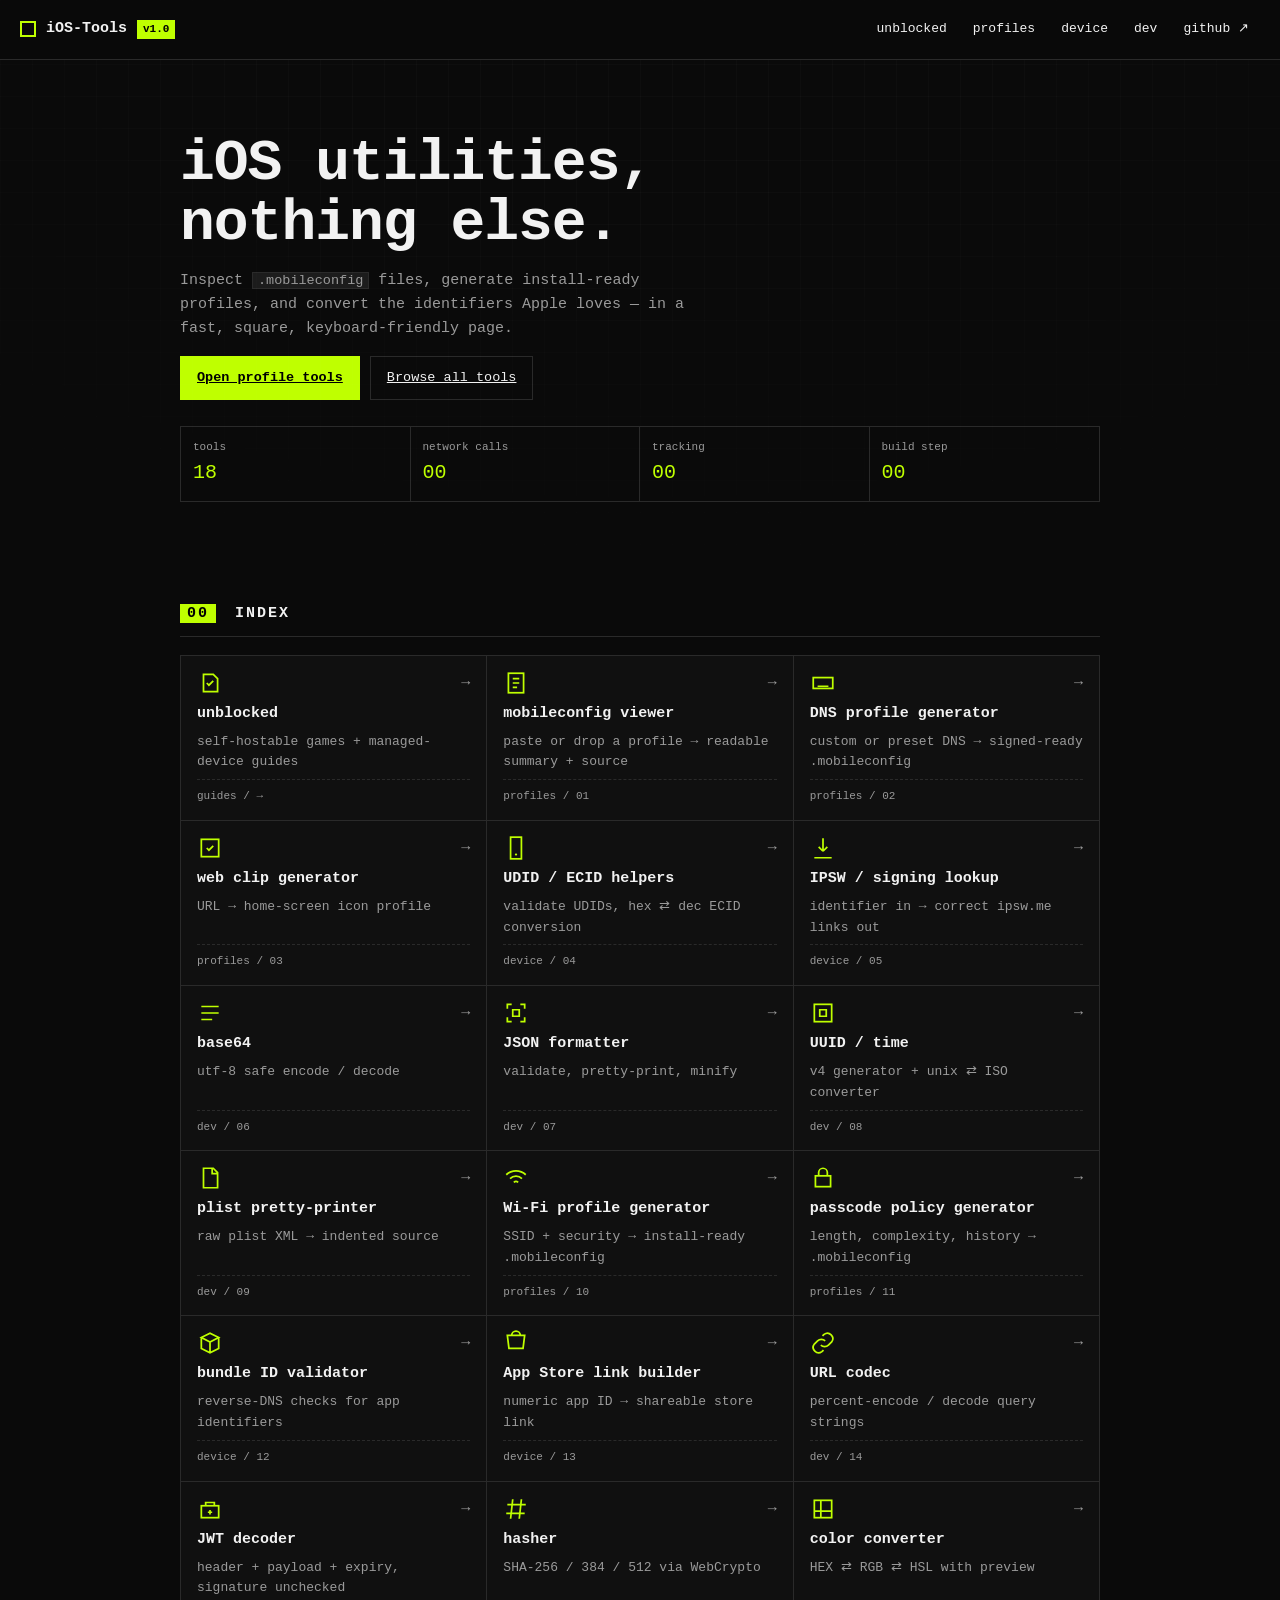
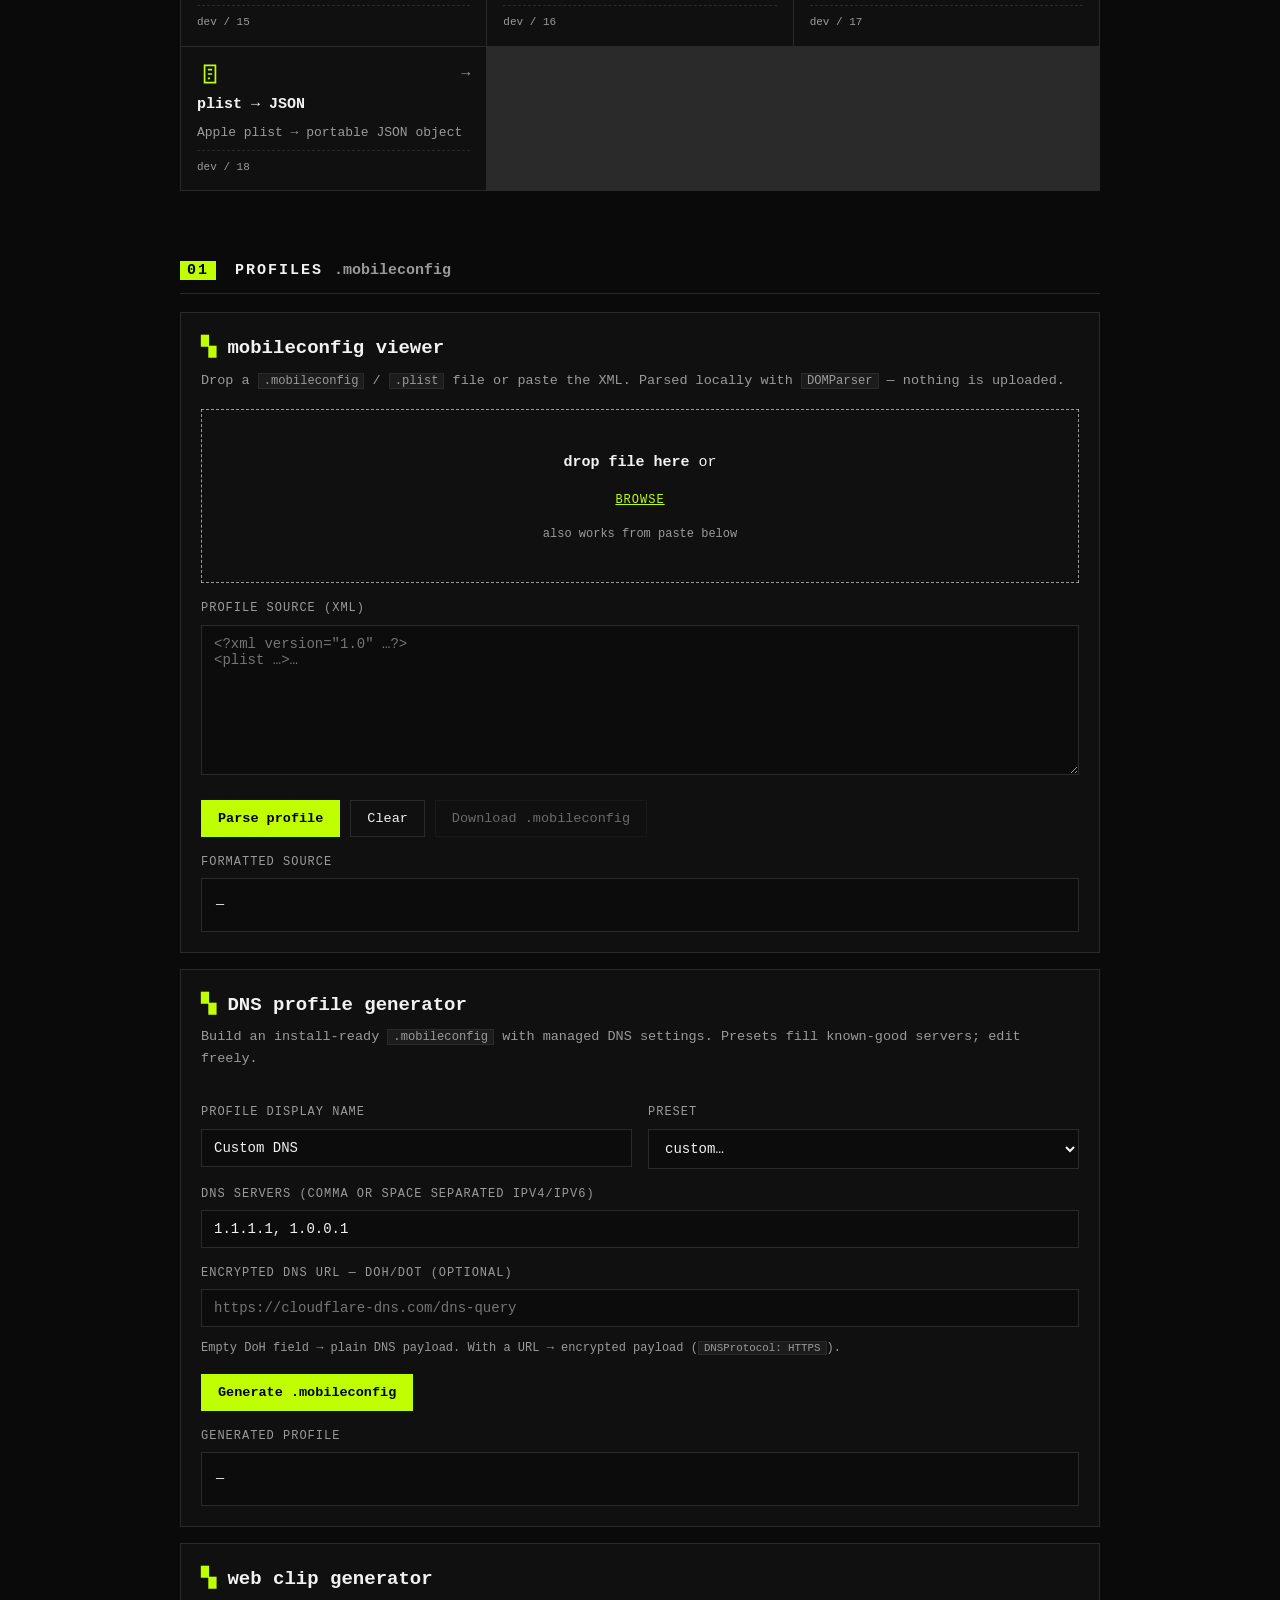
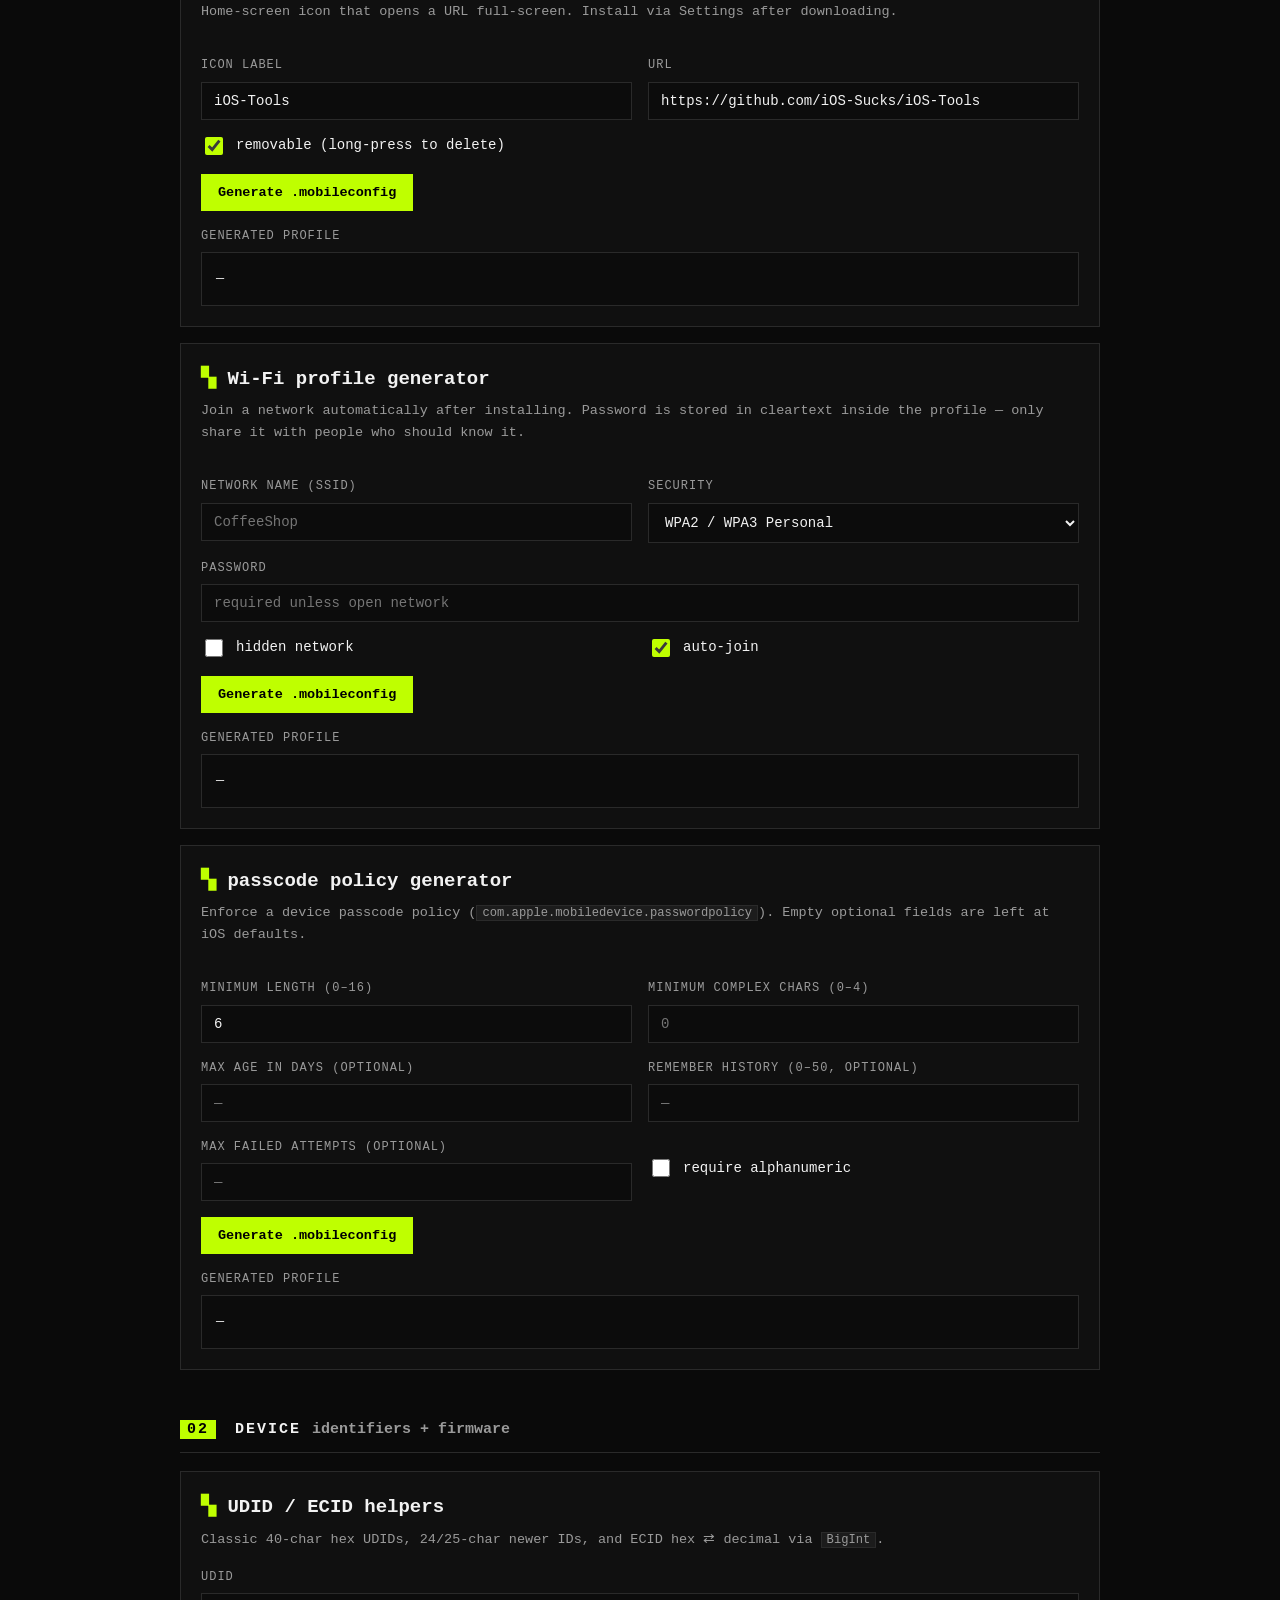
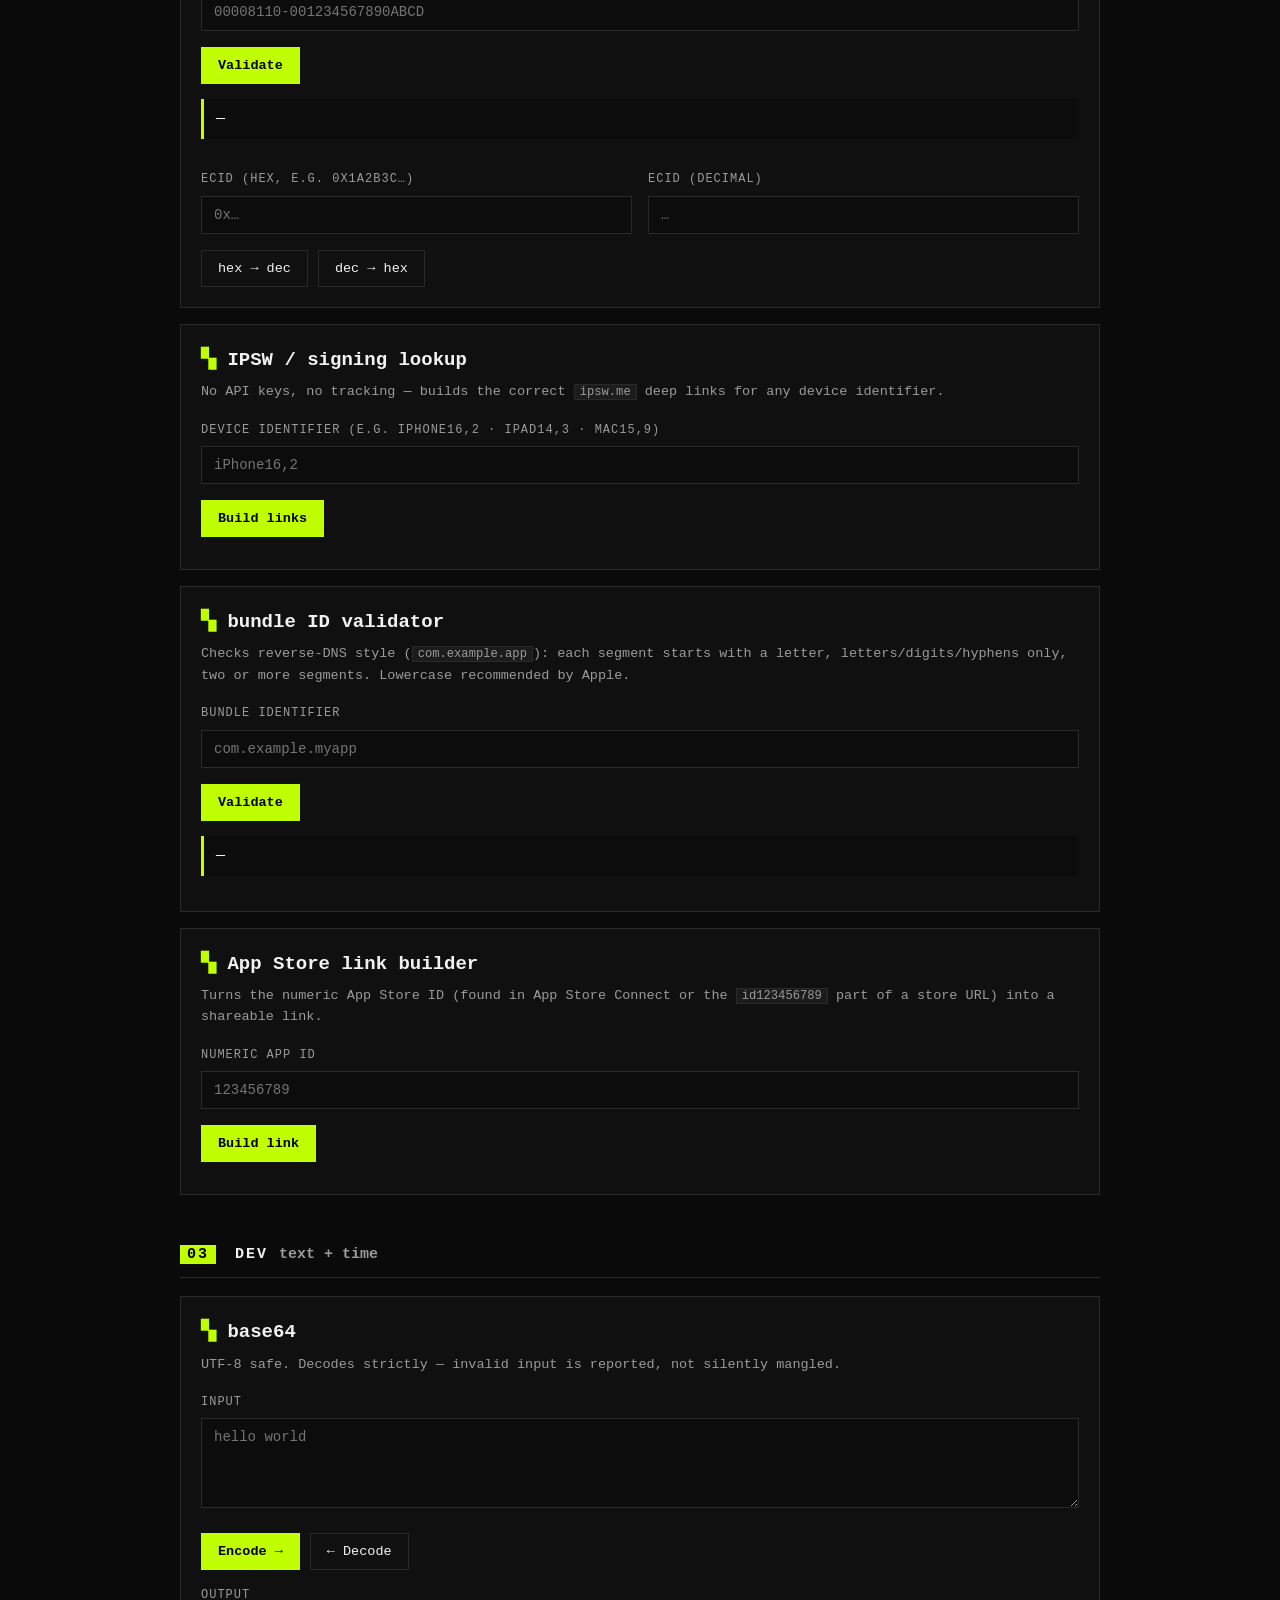
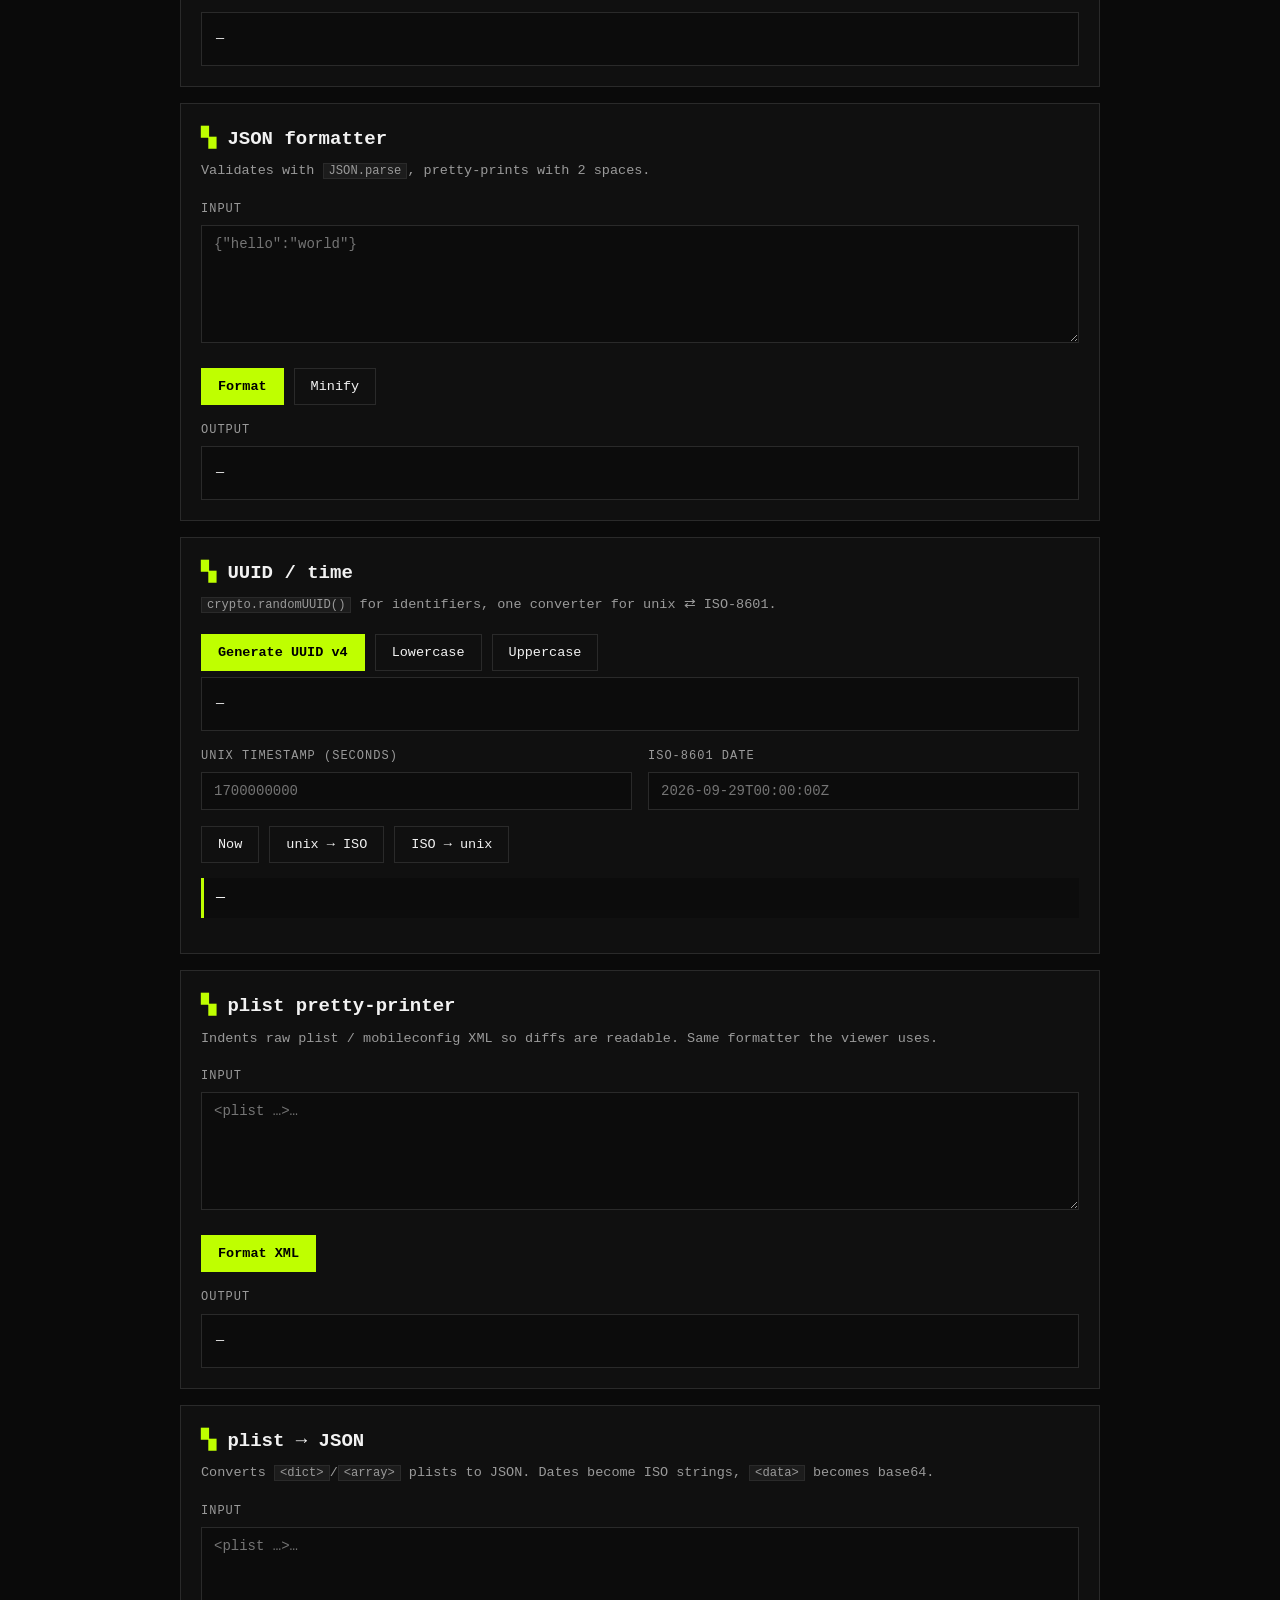
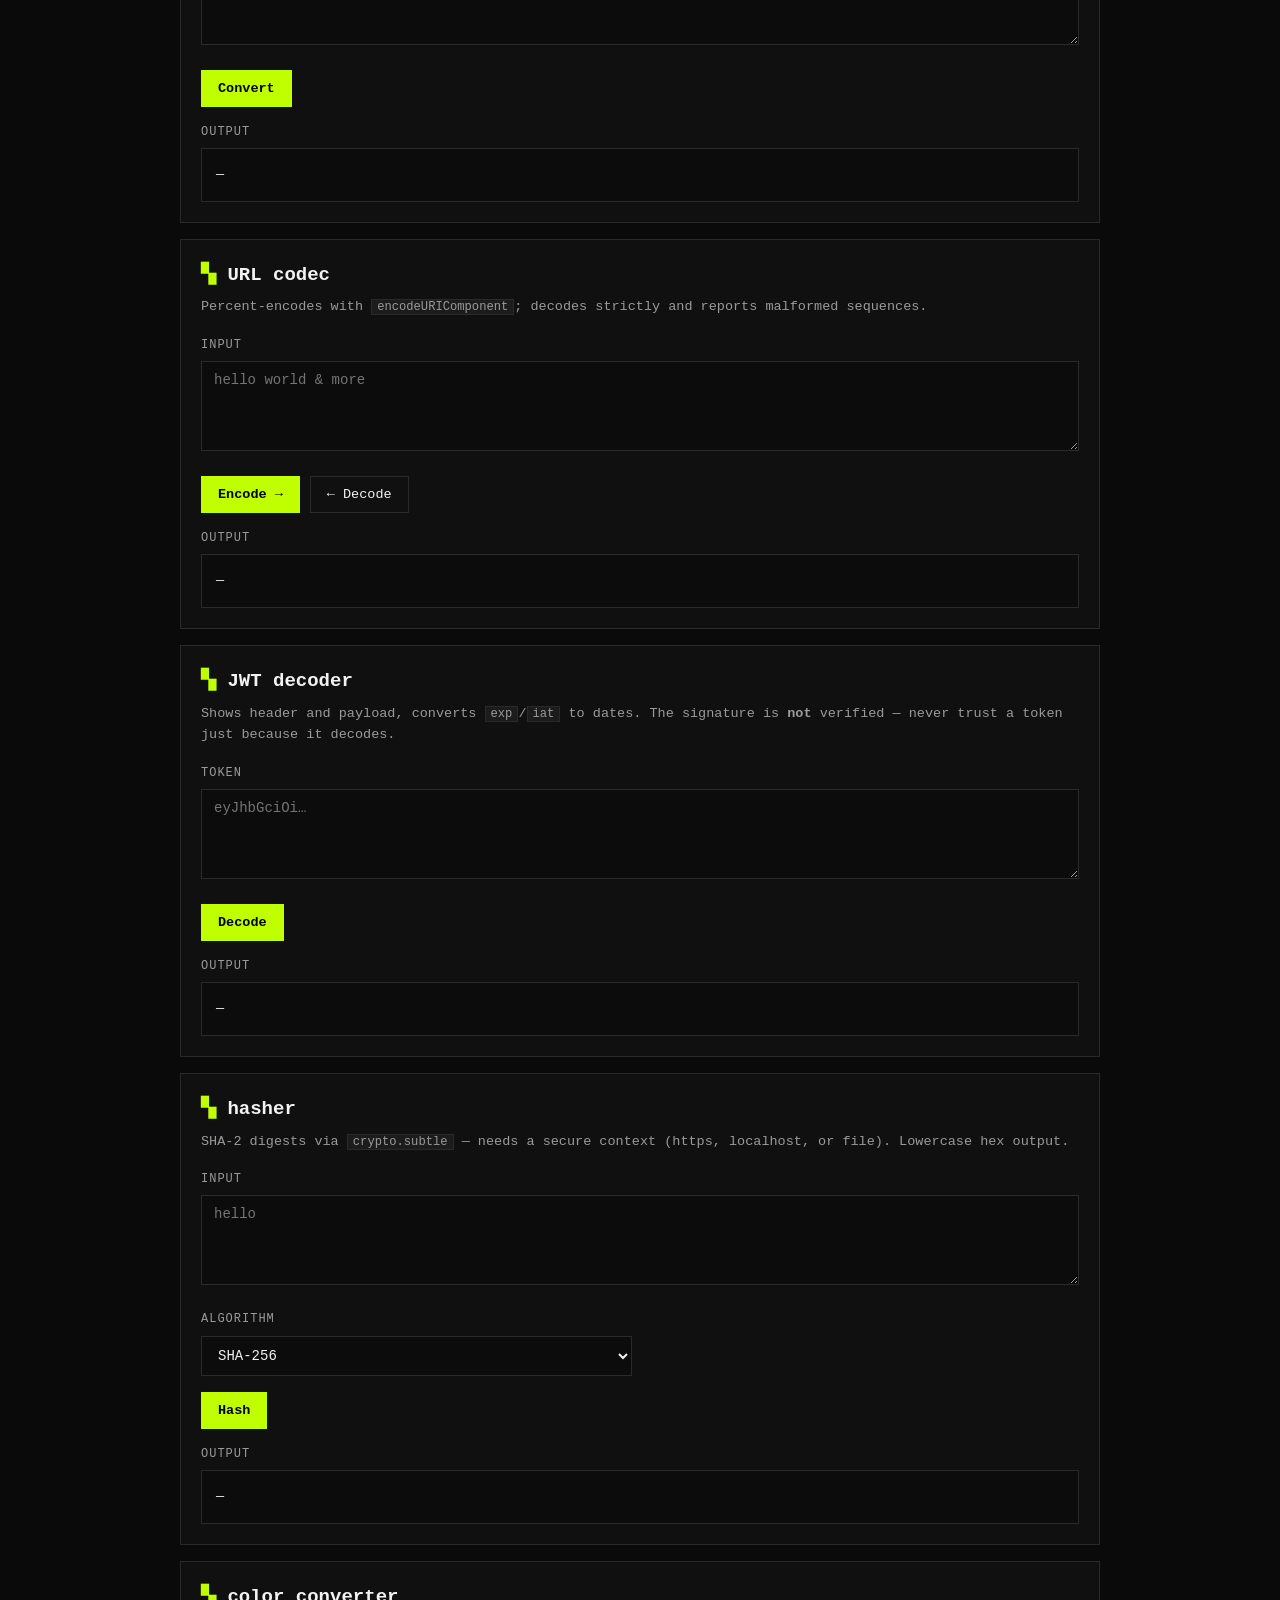
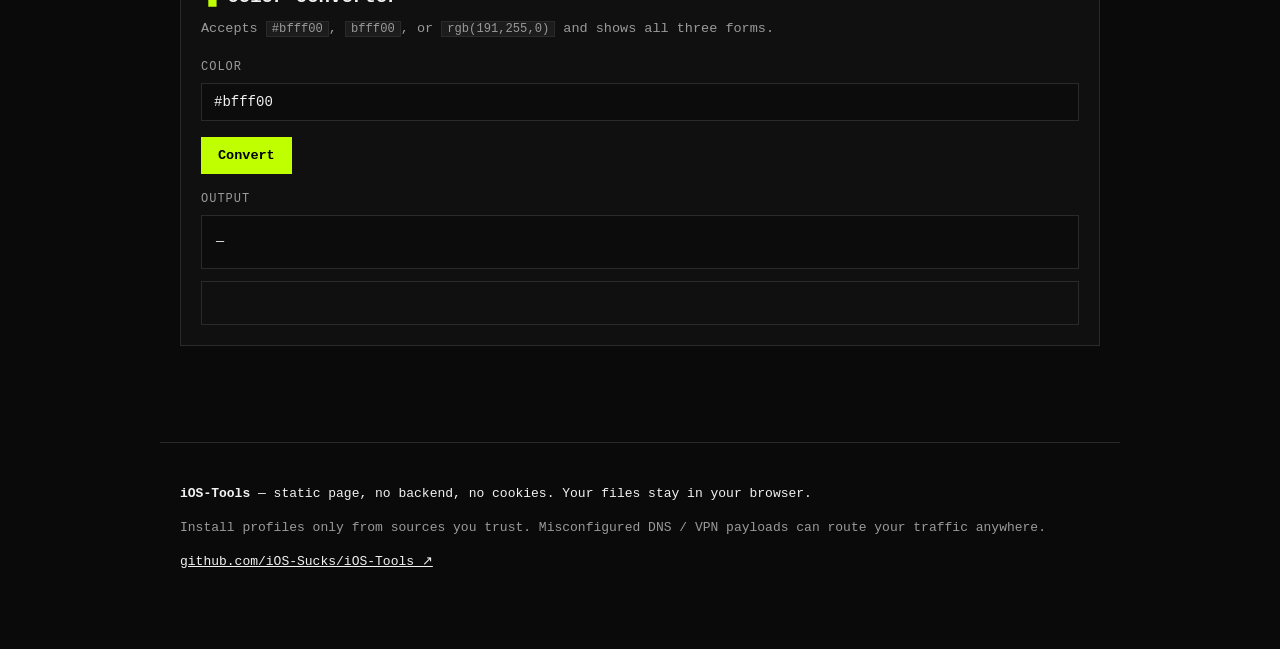
==== commit 69f216e7: "Split unblocked into its own page with back button Moves games and managed-device guides from index " ====
--- a/index.html
+++ b/index.html
@@ -18,7 +18,7 @@
       <span class="brand-tag">v1.0</span>
     </a>
     <nav aria-label="Sections">
-      <a href="#unblocked">unblocked</a>
+      <a href="unblocked.html">unblocked</a>
       <a href="#profiles">profiles</a>
       <a href="#device">device</a>
       <a href="#dev">dev</a>
@@ -47,6 +47,10 @@
     <section id="tools" class="index">
       <h2><span class="h-num">00</span> index</h2>
       <div class="grid cards">
+        <a class="card reveal" href="unblocked.html">
+          <svg viewBox="0 0 24 24" aria-hidden="true"><path d="M6 4h9l4 4v12H6zM9 12l2 2 4-4"/></svg>
+          <strong>unblocked</strong><span>self-hostable games + managed-device guides</span><em>guides / →</em>
+        </a>
         <a class="card reveal" href="#mc-view">
           <svg viewBox="0 0 24 24" aria-hidden="true"><rect x="5" y="3" width="14" height="18"/><path d="M9 8h6M9 12h6M9 16h4"/></svg>
           <strong>mobileconfig viewer</strong><span>paste or drop a profile → readable summary + source</span><em>profiles / 01</em>
@@ -122,41 +126,9 @@
       </div>
     </section>
 
-    <!-- UNBLOCKED -->
-    <section id="unblocked" class="section">
-      <h2><span class="h-num">01</span> unblocked <span class="h-sub">games + managed devices</span></h2>
-
-      <article id="games" class="panel reveal">
-        <header><h3>games you can host yourself</h3><p>Most "unblocked games" mirrors are just open-source HTML5 games on static hosting — host your own copy and skip the ads and trackers.</p></header>
-        <ol class="steps">
-          <li><strong>Fork</strong> one of the repos below (free GitHub account).</li>
-          <li>Repo → <strong>Settings → Pages</strong> → Deploy from branch → default branch, <code>/ (root)</code>.</li>
-          <li>Open <code>https://&lt;you&gt;.github.io/&lt;repo&gt;</code> — that copy is yours.</li>
-        </ol>
-        <ul class="links" aria-label="Open-source games to self-host">
-          <li><a href="https://github.com/gabrielecirulli/2048" target="_blank" rel="noopener">2048 — sliding puzzle (MIT) ↗</a></li>
-          <li><a href="https://github.com/wayou/t-rex-runner" target="_blank" rel="noopener">t-rex runner — offline dino game (BSD-3) ↗</a></li>
-          <li><a href="https://github.com/Hextris/hextris" target="_blank" rel="noopener">hextris — fast hexagon puzzler (check repo license) ↗</a></li>
-        </ul>
-        <p class="dim small">Respect each repo's license. A school network can still block <code>github.io</code> — that's the network owner's call, not something to work around.</p>
-      </article>
-
-      <article id="managed" class="panel reveal">
-        <header><h3>school-managed device (Jamf &amp; co.)</h3><p>Straight answers for a supervised iPad you don't administer.</p></header>
-        <p><strong>See what's installed.</strong> Settings → General → VPN &amp; Device Management lists every profile. A supervised device says so at the top of Settings. Looking is read-only — always safe.</p>
-        <p><strong>What actually works:</strong></p>
-        <ol class="steps">
-          <li><strong>Ask school IT</strong> to allow what you need — name the app/site and the class it's for. Legitimate requests usually get approved.</li>
-          <li><strong>Use a personal device</strong> for anything school policy blocks. Their device, their rules.</li>
-          <li><strong>Go offline:</strong> this whole page runs without a network once loaded — save it (Share → Add to Home Screen, or Ctrl/Cmd+S on desktop) and it keeps working.</li>
-        </ol>
-        <p class="dim small">Deliberately no MDM-removal or filter-evasion steps here: on a school-owned device that's a policy violation and typically ends with a wiped device or suspended account. Only your IT admin can legitimately remove management.</p>
-      </article>
-    </section>
-
     <!-- PROFILES -->
     <section id="profiles" class="section">
-      <h2><span class="h-num">02</span> profiles <span class="h-sub">.mobileconfig</span></h2>
+      <h2><span class="h-num">01</span> profiles <span class="h-sub">.mobileconfig</span></h2>
 
       <article id="mc-view" class="panel reveal">
         <header><h3>mobileconfig viewer</h3><p>Drop a <code>.mobileconfig</code> / <code>.plist</code> file or paste the XML. Parsed locally with <code>DOMParser</code> — nothing is uploaded.</p></header>
@@ -312,7 +284,7 @@
 
     <!-- DEVICE -->
     <section id="device" class="section">
-      <h2><span class="h-num">03</span> device <span class="h-sub">identifiers + firmware</span></h2>
+      <h2><span class="h-num">02</span> device <span class="h-sub">identifiers + firmware</span></h2>
 
       <article id="udid" class="panel reveal">
         <header><h3>UDID / ECID helpers</h3><p>Classic 40-char hex UDIDs, 24/25-char newer IDs, and ECID hex ⇄ decimal via <code>BigInt</code>.</p></header>
@@ -374,7 +346,7 @@
 
     <!-- DEV -->
     <section id="dev" class="section">
-      <h2><span class="h-num">04</span> dev <span class="h-sub">text + time</span></h2>
+      <h2><span class="h-num">03</span> dev <span class="h-sub">text + time</span></h2>
 
       <article id="b64" class="panel reveal">
         <header><h3>base64</h3><p>UTF-8 safe. Decodes strictly — invalid input is reported, not silently mangled.</p></header>
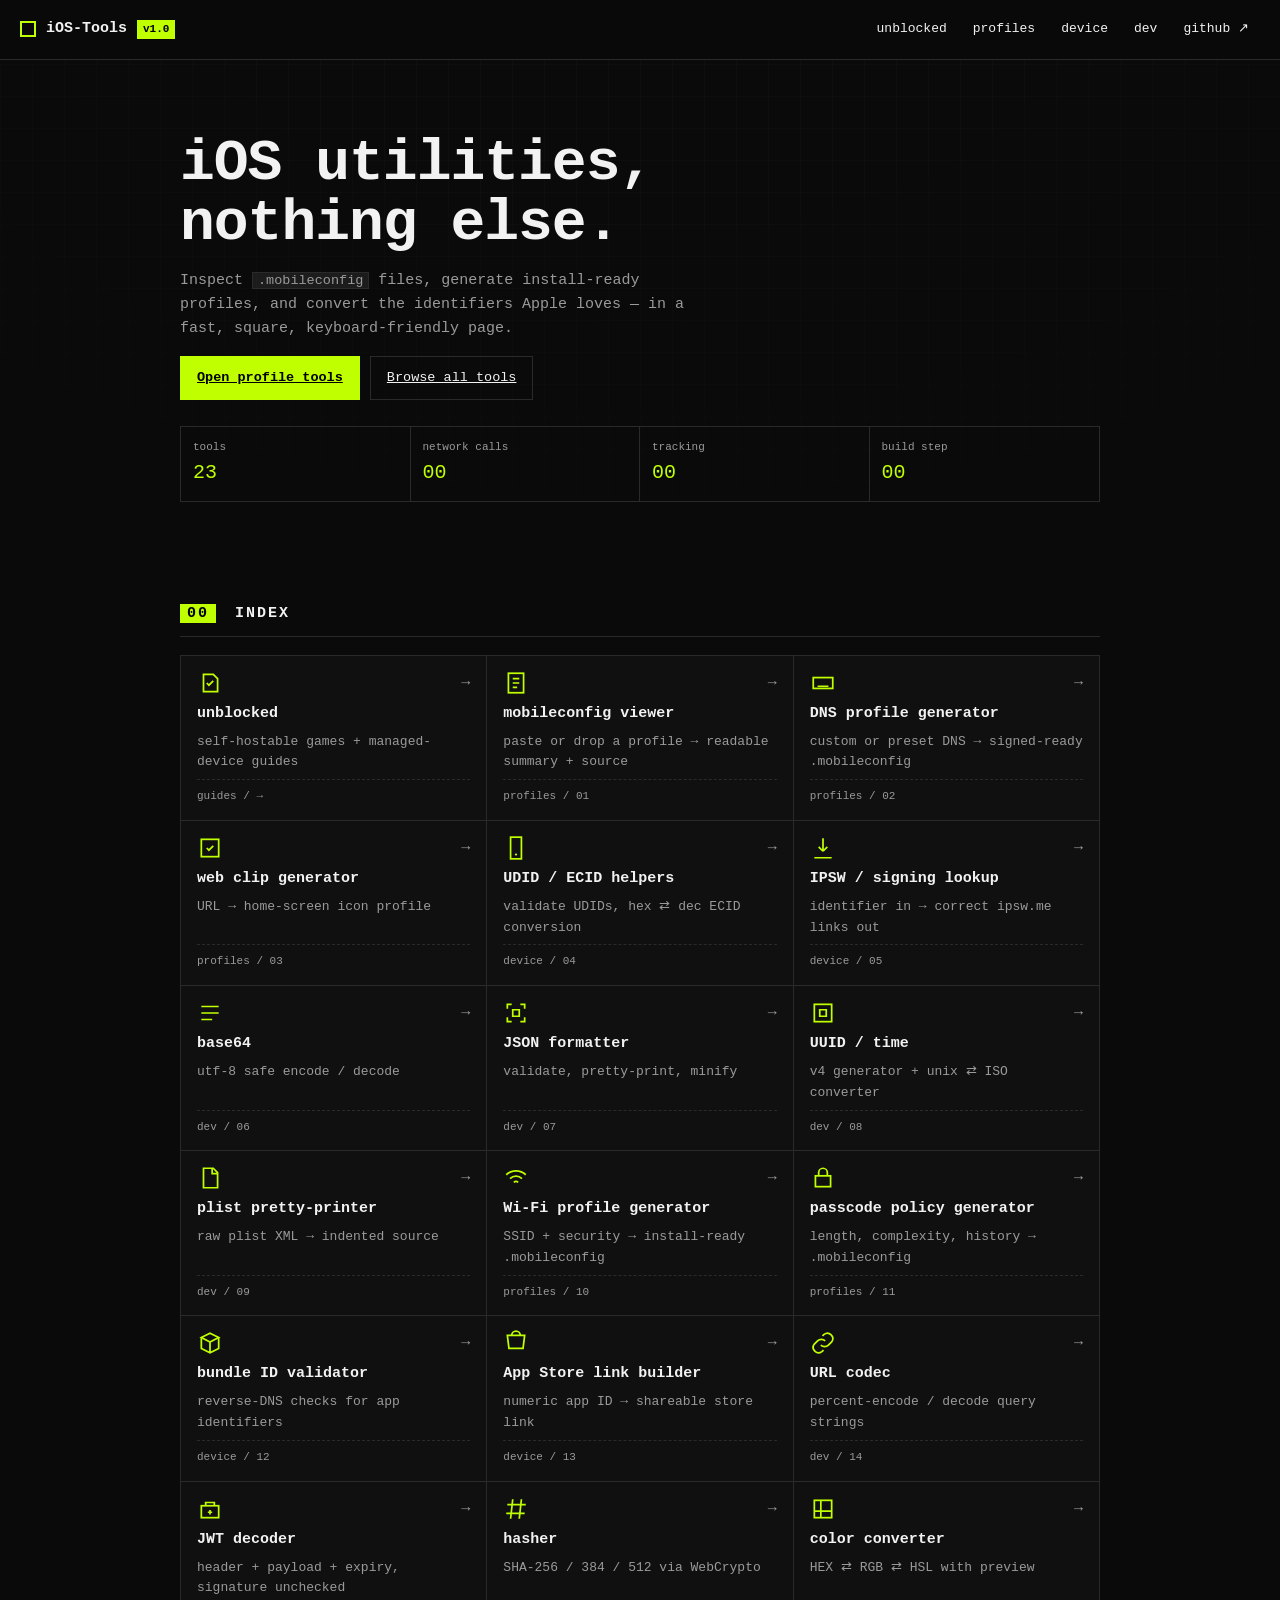
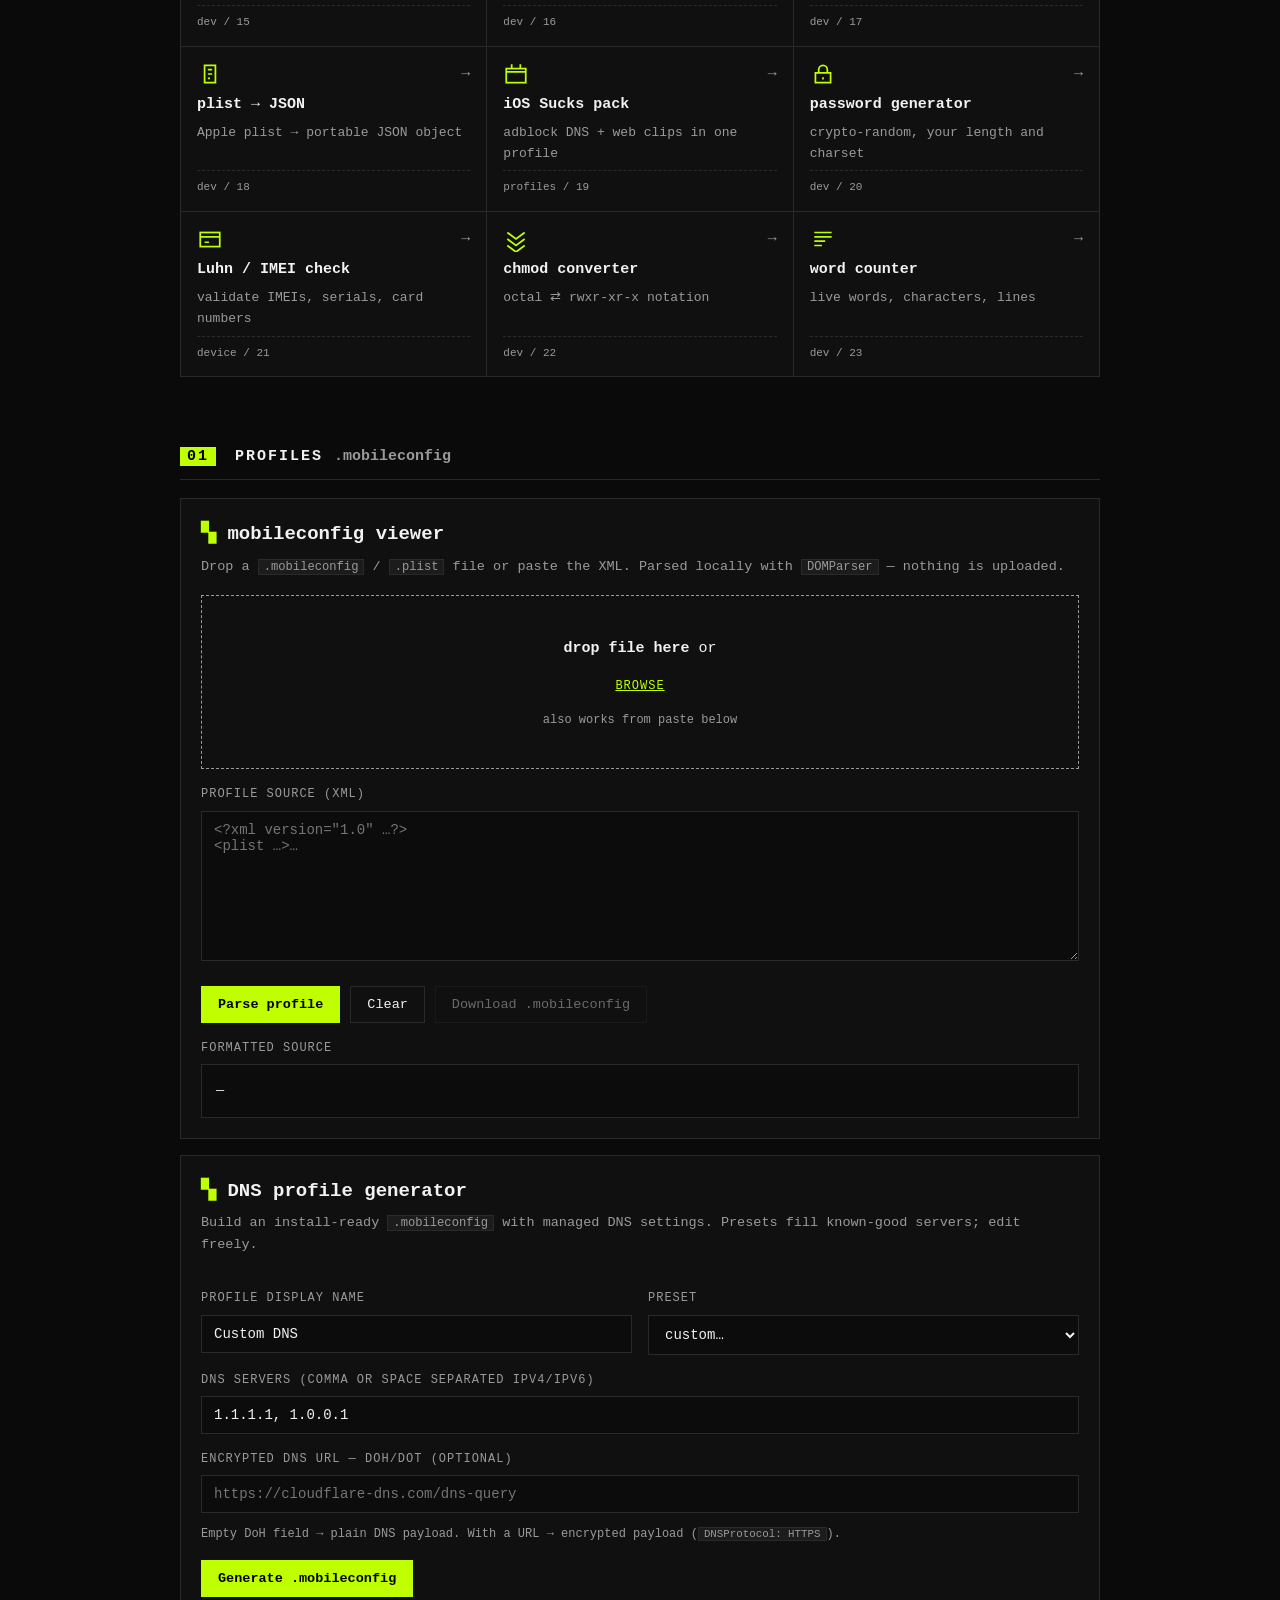
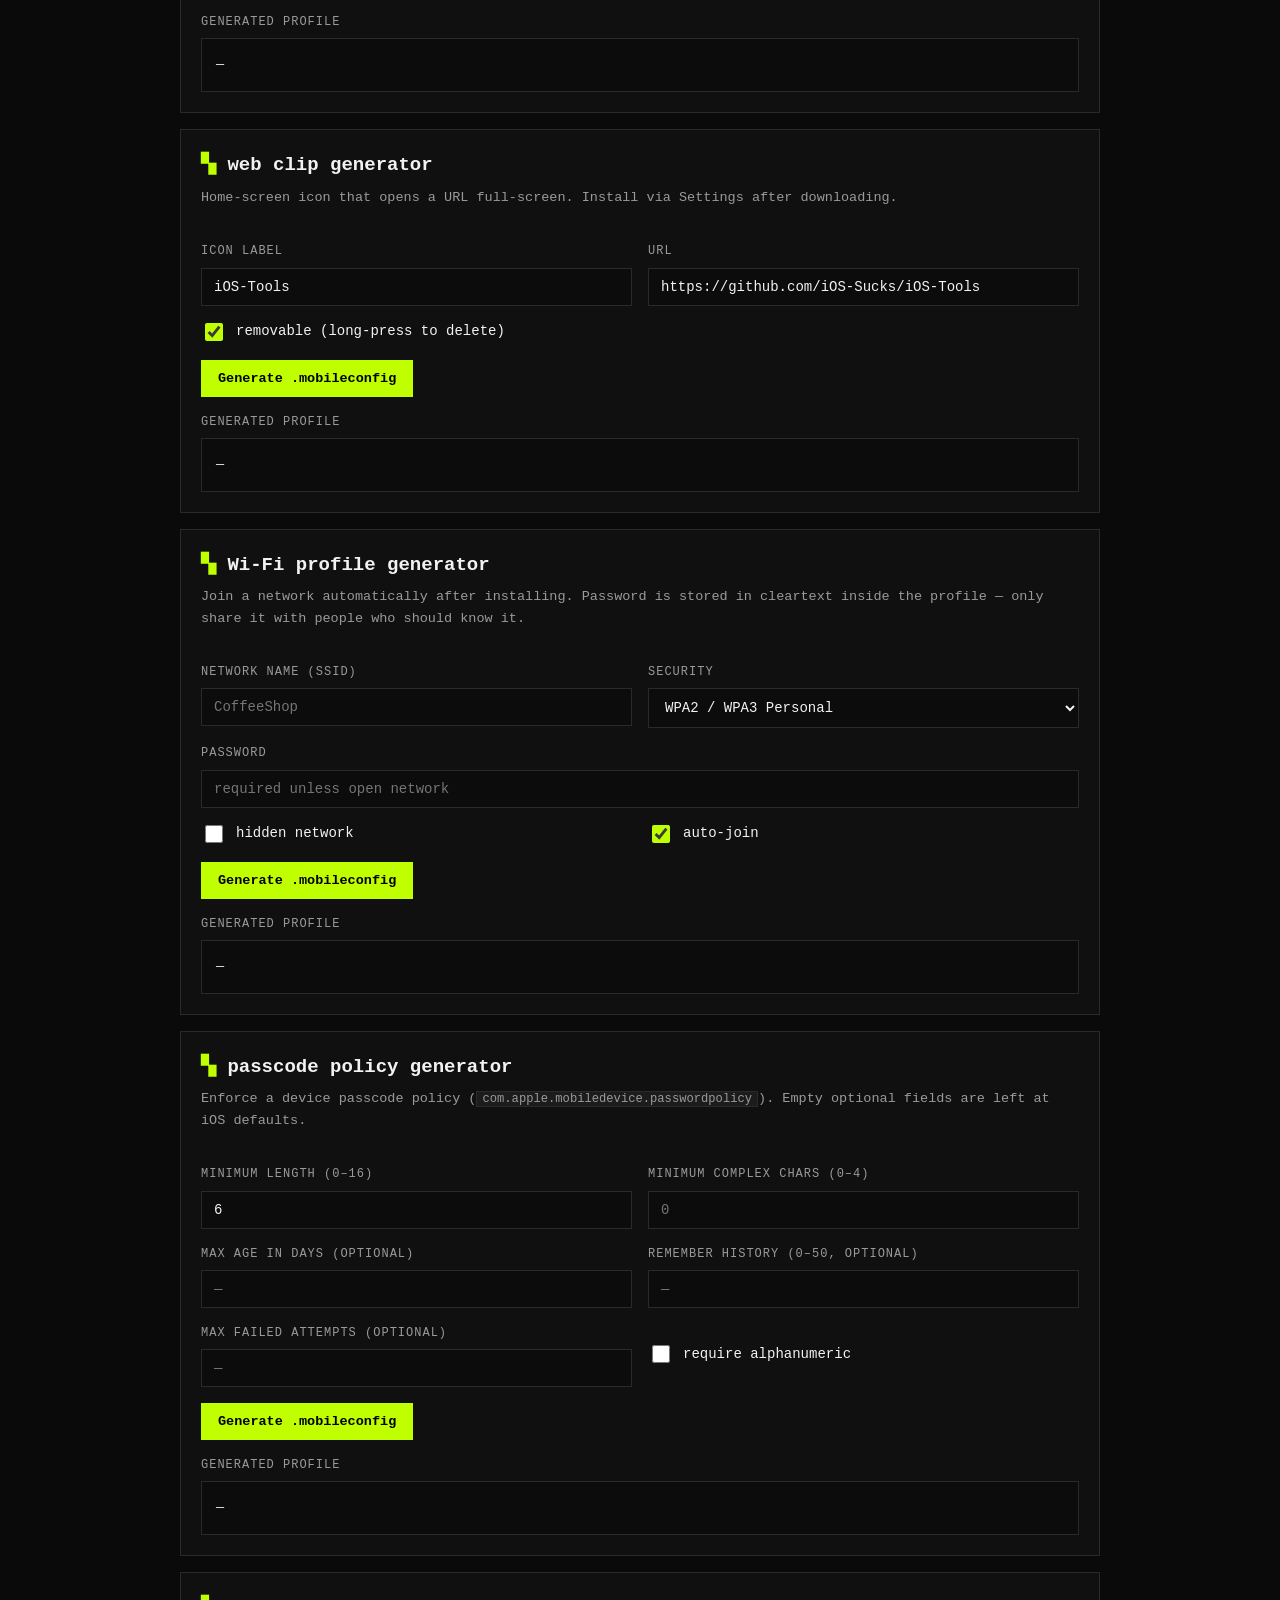
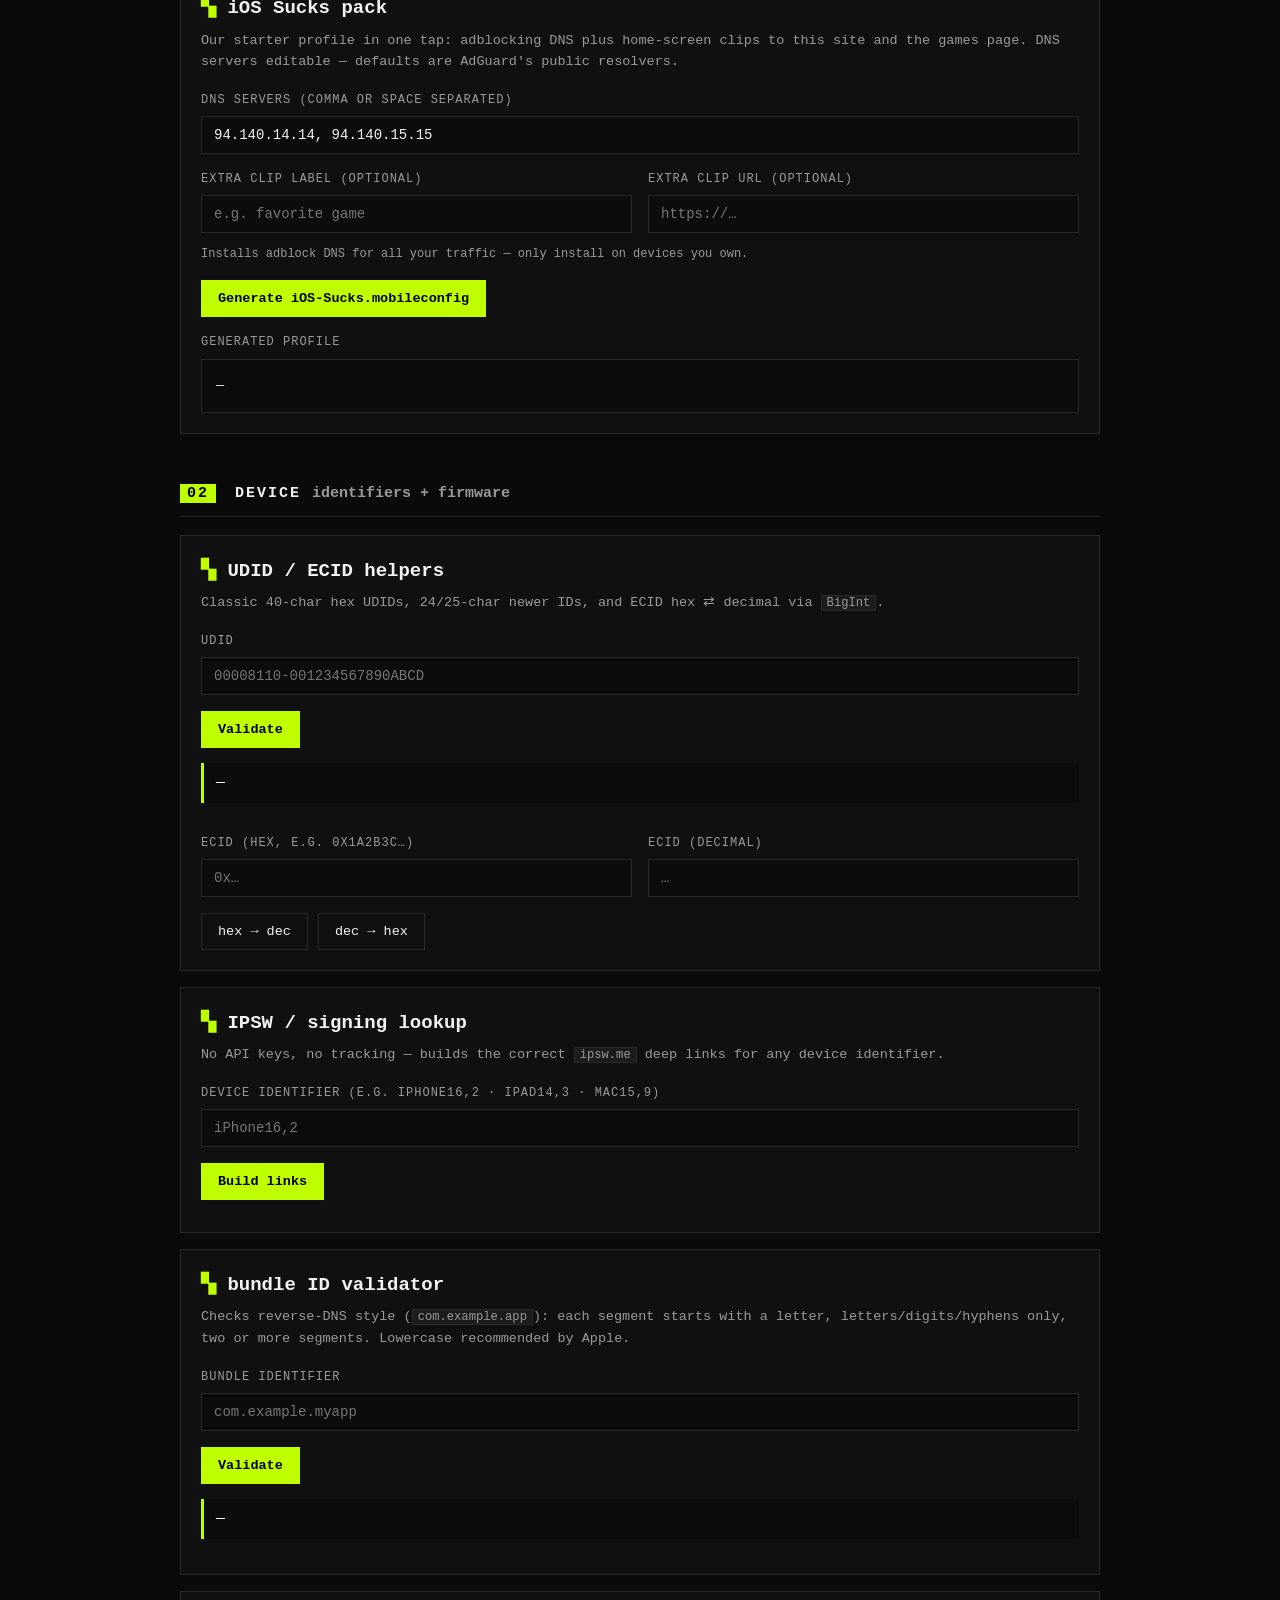
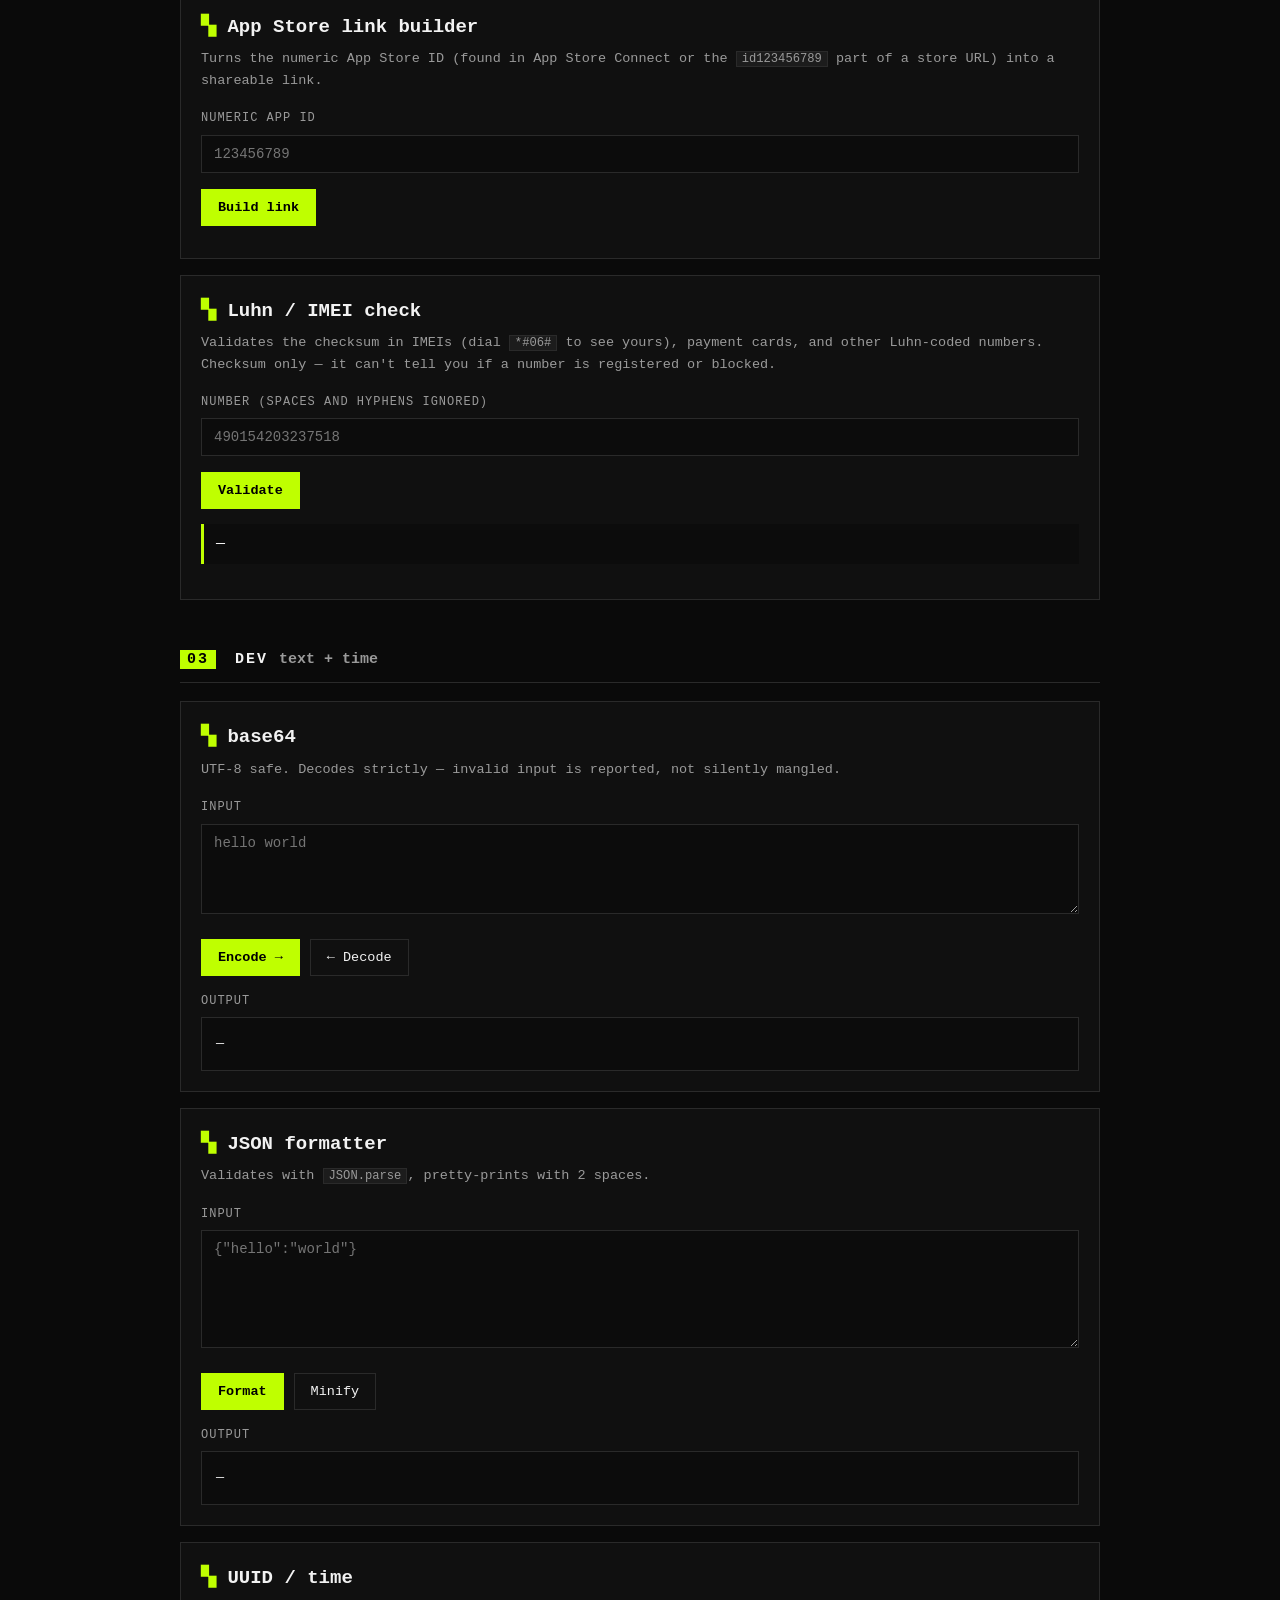
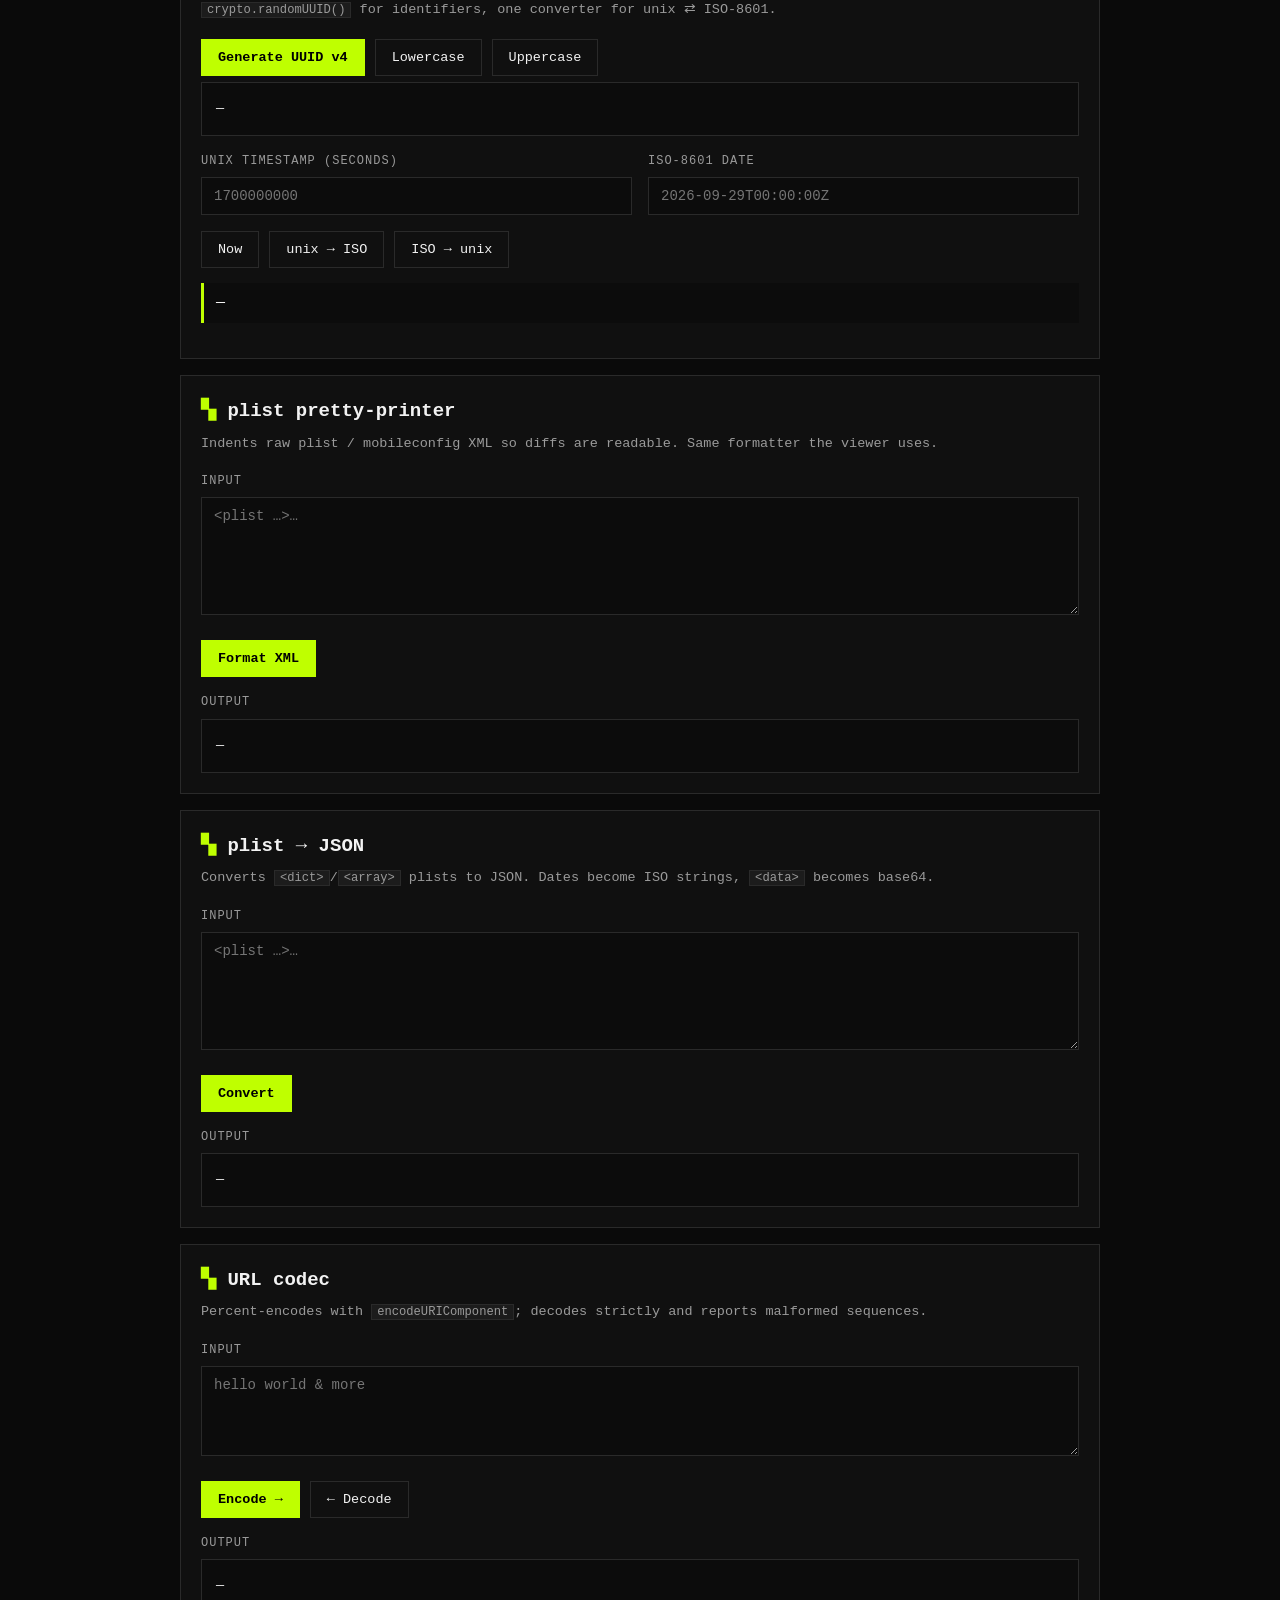
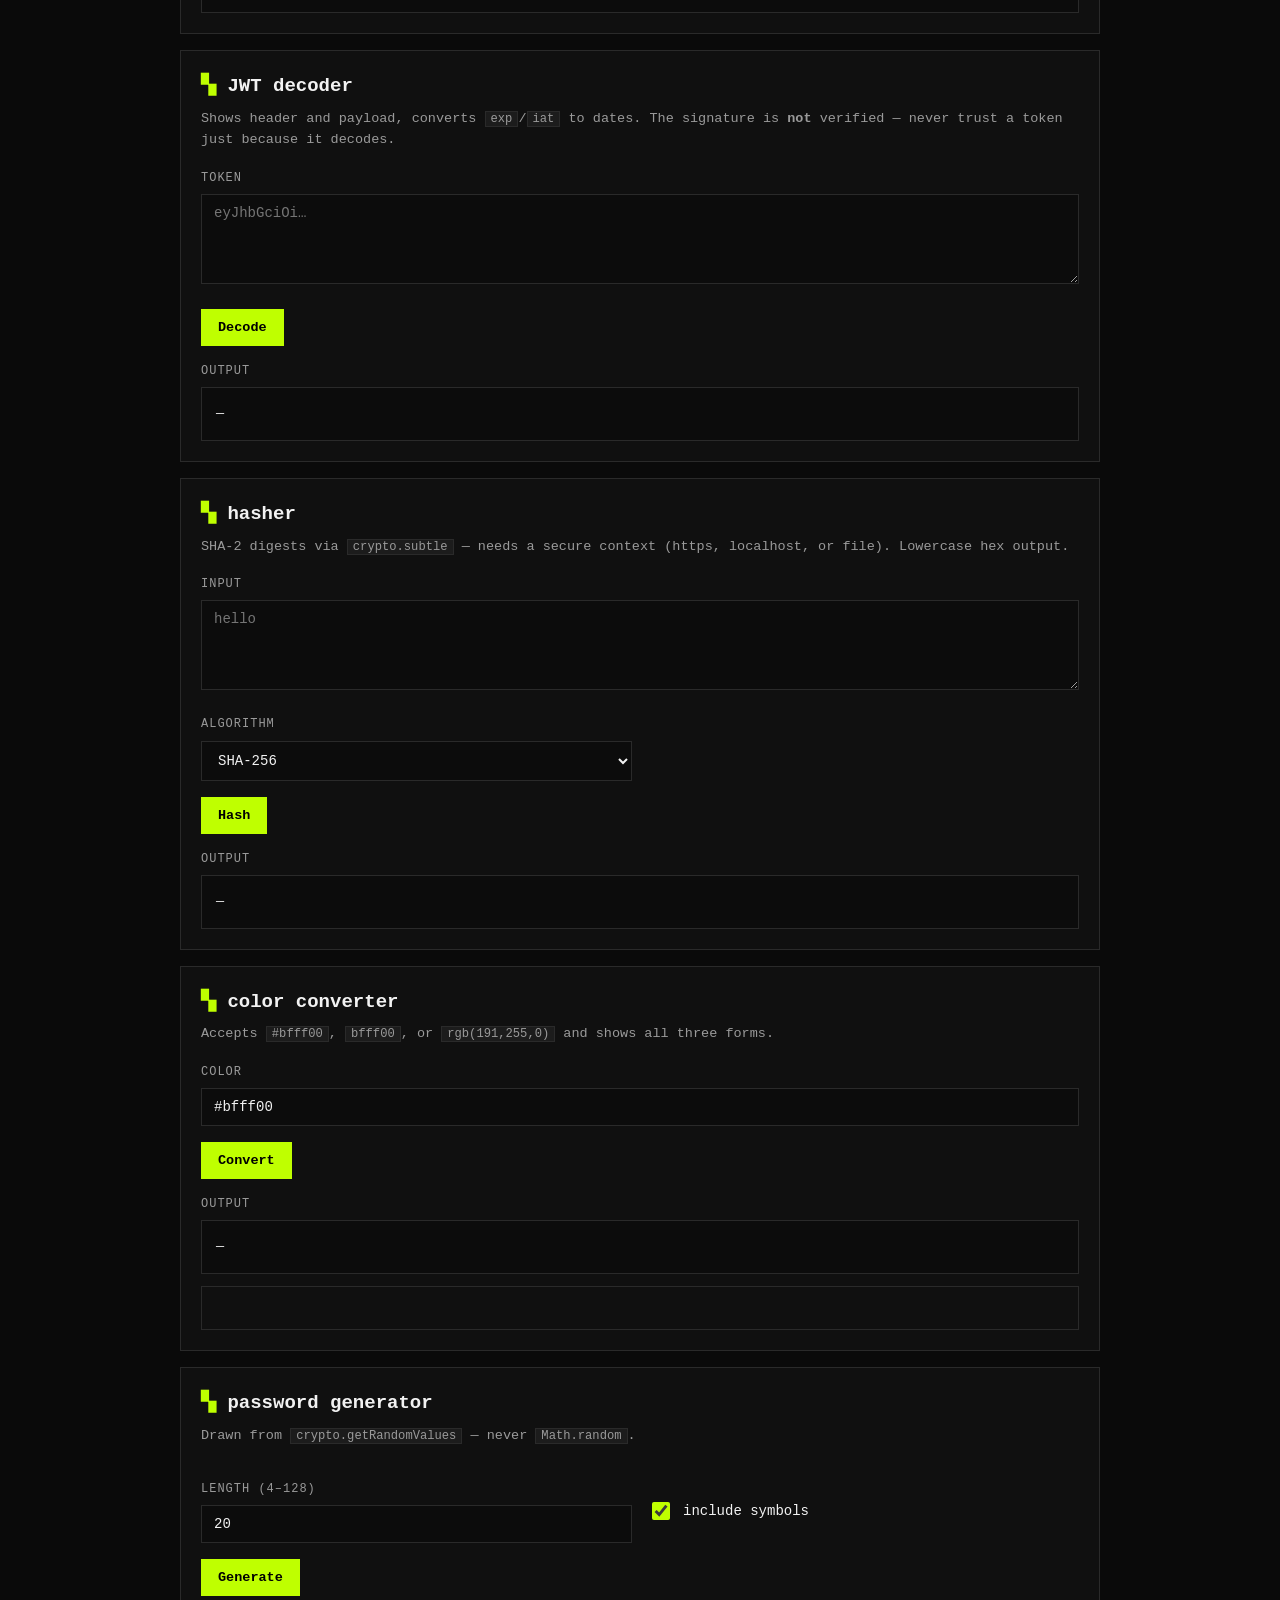
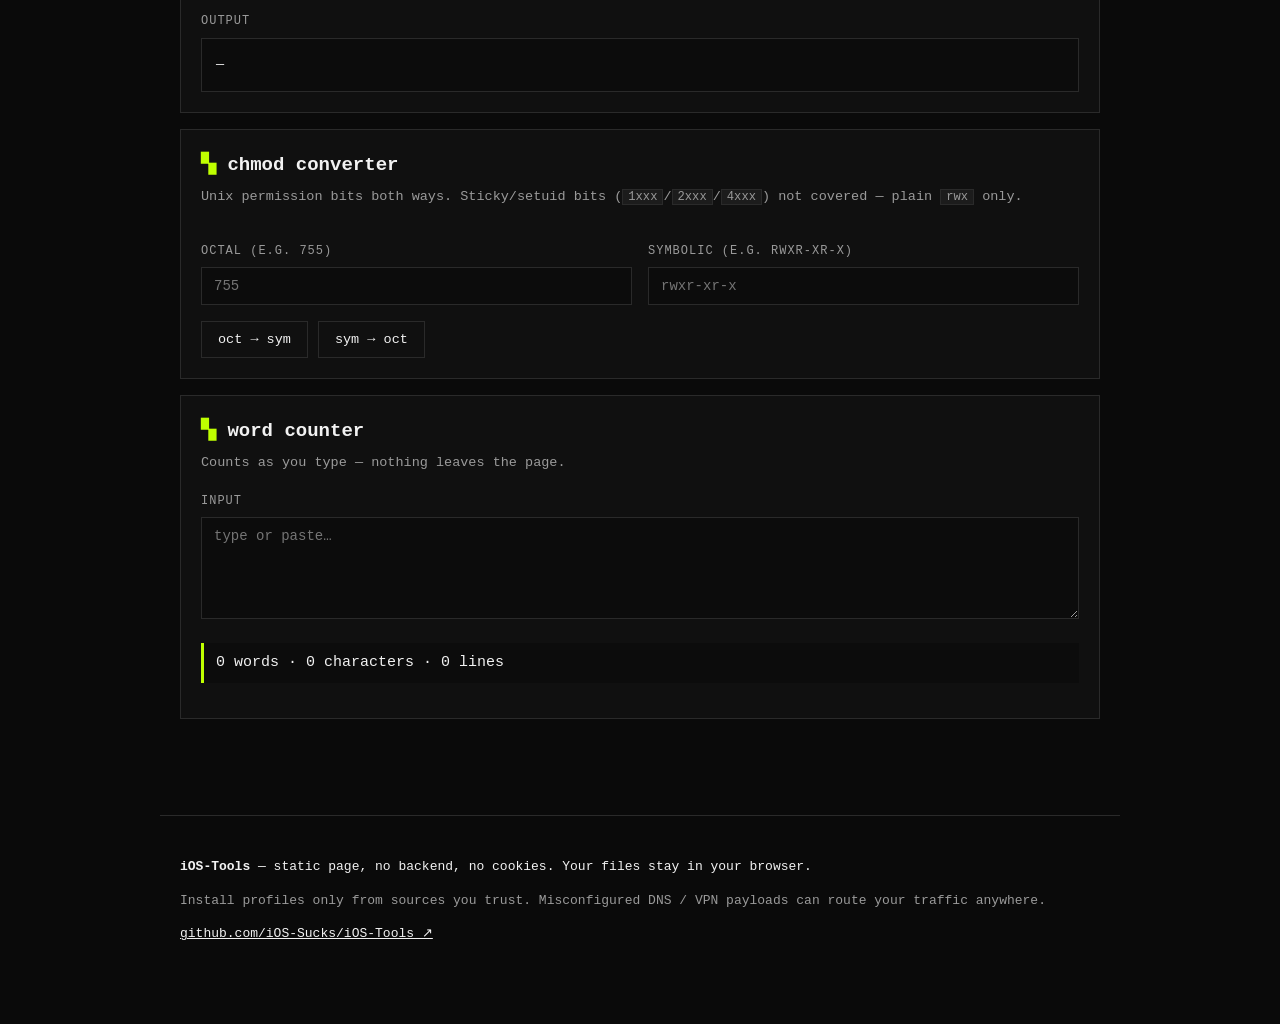
==== commit 133a9da8: "Add iOS Sucks pack plus password, Luhn, chmod, counter tools One-tap starter profile (adblock DNS pl" ====
--- a/index.html
+++ b/index.html
@@ -36,7 +36,7 @@
         <a class="btn" href="#tools">Browse all tools</a>
       </div>
       <dl class="stats">
-        <div><dt>tools</dt><dd>18</dd></div>
+        <div><dt>tools</dt><dd>23</dd></div>
         <div><dt>network calls</dt><dd>00</dd></div>
         <div><dt>tracking</dt><dd>00</dd></div>
         <div><dt>build step</dt><dd>00</dd></div>
@@ -122,6 +122,26 @@
         <a class="card reveal" href="#p2j">
           <svg viewBox="0 0 24 24" aria-hidden="true"><path d="M7 4h10v16H7zM10 8h4M10 12h4M10 16h2"/></svg>
           <strong>plist → JSON</strong><span>Apple plist → portable JSON object</span><em>dev / 18</em>
+        </a>
+        <a class="card reveal" href="#pack">
+          <svg viewBox="0 0 24 24" aria-hidden="true"><rect x="3" y="7" width="18" height="13"/><path d="M3 10h18M8 3v4M16 3v4"/></svg>
+          <strong>iOS Sucks pack</strong><span>adblock DNS + web clips in one profile</span><em>profiles / 19</em>
+        </a>
+        <a class="card reveal" href="#passgen">
+          <svg viewBox="0 0 24 24" aria-hidden="true"><path d="M5 11h14v9H5zM8 11V8a4 4 0 018 0v3M12 15v2"/></svg>
+          <strong>password generator</strong><span>crypto-random, your length and charset</span><em>dev / 20</em>
+        </a>
+        <a class="card reveal" href="#luhn">
+          <svg viewBox="0 0 24 24" aria-hidden="true"><rect x="3" y="6" width="18" height="13"/><path d="M3 10h18M7 15h4"/></svg>
+          <strong>Luhn / IMEI check</strong><span>validate IMEIs, serials, card numbers</span><em>device / 21</em>
+        </a>
+        <a class="card reveal" href="#chmod">
+          <svg viewBox="0 0 24 24" aria-hidden="true"><path d="M4 6l8 6 8-6M4 12l8 6 8-6M4 18l8 6 8-6"/></svg>
+          <strong>chmod converter</strong><span>octal ⇄ rwxr-xr-x notation</span><em>dev / 22</em>
+        </a>
+        <a class="card reveal" href="#count">
+          <svg viewBox="0 0 24 24" aria-hidden="true"><path d="M4 6h16M4 10h16M4 14h10M4 18h7"/></svg>
+          <strong>word counter</strong><span>live words, characters, lines</span><em>dev / 23</em>
         </a>
       </div>
     </section>
@@ -280,6 +300,29 @@
         <label for="pw-out">generated profile</label>
         <pre class="out"><code id="pw-out">—</code></pre>
       </article>
+
+      <article id="pack" class="panel reveal">
+        <header><h3>iOS Sucks pack</h3><p>Our starter profile in one tap: adblocking DNS plus home-screen clips to this site and the games page. DNS servers editable — defaults are AdGuard's public resolvers.</p></header>
+        <label for="pack-dns">DNS servers (comma or space separated)</label>
+        <input id="pack-dns" type="text" value="94.140.14.14, 94.140.15.15" autocomplete="off" spellcheck="false" />
+        <div class="formgrid">
+          <div>
+            <label for="pack-custom-label">extra clip label (optional)</label>
+            <input id="pack-custom-label" type="text" maxlength="40" autocomplete="off" placeholder="e.g. favorite game" />
+          </div>
+          <div>
+            <label for="pack-custom-url">extra clip URL (optional)</label>
+            <input id="pack-custom-url" type="url" autocomplete="off" spellcheck="false" placeholder="https://…" />
+          </div>
+        </div>
+        <p class="dim small">Installs adblock DNS for all your traffic — only install on devices you own.</p>
+        <div class="row">
+          <button class="btn primary" id="pack-build" type="button">Generate iOS-Sucks.mobileconfig</button>
+        </div>
+        <p id="pack-err" class="err" role="alert" aria-live="assertive"></p>
+        <label for="pack-out">generated profile</label>
+        <pre class="out"><code id="pack-out">—</code></pre>
+      </article>
     </section>
 
     <!-- DEVICE -->
@@ -341,6 +384,16 @@
         </div>
         <p id="store-err" class="err" role="alert" aria-live="assertive"></p>
         <ul id="store-out" class="links" aria-live="polite"></ul>
+      </article>
+
+      <article id="luhn" class="panel reveal">
+        <header><h3>Luhn / IMEI check</h3><p>Validates the checksum in IMEIs (dial <code>*#06#</code> to see yours), payment cards, and other Luhn-coded numbers. Checksum only — it can't tell you if a number is registered or blocked.</p></header>
+        <label for="luhn-in">number (spaces and hyphens ignored)</label>
+        <input id="luhn-in" type="text" inputmode="numeric" autocomplete="off" spellcheck="false" placeholder="490154203237518" />
+        <div class="row">
+          <button class="btn primary" id="luhn-check" type="button">Validate</button>
+        </div>
+        <p id="luhn-out" class="result" aria-live="polite">—</p>
       </article>
     </section>
 
@@ -484,6 +537,52 @@
         <pre class="out"><code id="color-out">—</code></pre>
         <div id="color-swatch" class="swatch" role="img" aria-label="Color preview"></div>
       </article>
+
+      <article id="passgen" class="panel reveal">
+        <header><h3>password generator</h3><p>Drawn from <code>crypto.getRandomValues</code> — never <code>Math.random</code>.</p></header>
+        <div class="formgrid">
+          <div>
+            <label for="pass-len">length (4–128)</label>
+            <input id="pass-len" type="text" inputmode="numeric" autocomplete="off" value="20" />
+          </div>
+          <div class="checkrow">
+            <input id="pass-symbols" type="checkbox" checked />
+            <label for="pass-symbols">include symbols</label>
+          </div>
+        </div>
+        <div class="row">
+          <button class="btn primary" id="pass-build" type="button">Generate</button>
+        </div>
+        <p id="pass-err" class="err" role="alert" aria-live="assertive"></p>
+        <label for="pass-out">output</label>
+        <pre class="out"><code id="pass-out">—</code></pre>
+      </article>
+
+      <article id="chmod" class="panel reveal">
+        <header><h3>chmod converter</h3><p>Unix permission bits both ways. Sticky/setuid bits (<code>1xxx</code>/<code>2xxx</code>/<code>4xxx</code>) not covered — plain <code>rwx</code> only.</p></header>
+        <div class="formgrid">
+          <div>
+            <label for="chmod-oct">octal (e.g. 755)</label>
+            <input id="chmod-oct" type="text" inputmode="numeric" autocomplete="off" spellcheck="false" placeholder="755" />
+          </div>
+          <div>
+            <label for="chmod-sym">symbolic (e.g. rwxr-xr-x)</label>
+            <input id="chmod-sym" type="text" autocomplete="off" spellcheck="false" placeholder="rwxr-xr-x" />
+          </div>
+        </div>
+        <div class="row">
+          <button class="btn" id="chmod-to-sym" type="button">oct → sym</button>
+          <button class="btn" id="chmod-to-oct" type="button">sym → oct</button>
+        </div>
+        <p id="chmod-err" class="err" role="alert" aria-live="assertive"></p>
+      </article>
+
+      <article id="count" class="panel reveal">
+        <header><h3>word counter</h3><p>Counts as you type — nothing leaves the page.</p></header>
+        <label for="count-in">input</label>
+        <textarea id="count-in" rows="5" spellcheck="false" placeholder="type or paste…"></textarea>
+        <p id="count-out" class="result" aria-live="polite">0 words · 0 characters · 0 lines</p>
+      </article>
     </section>
   </main>
 
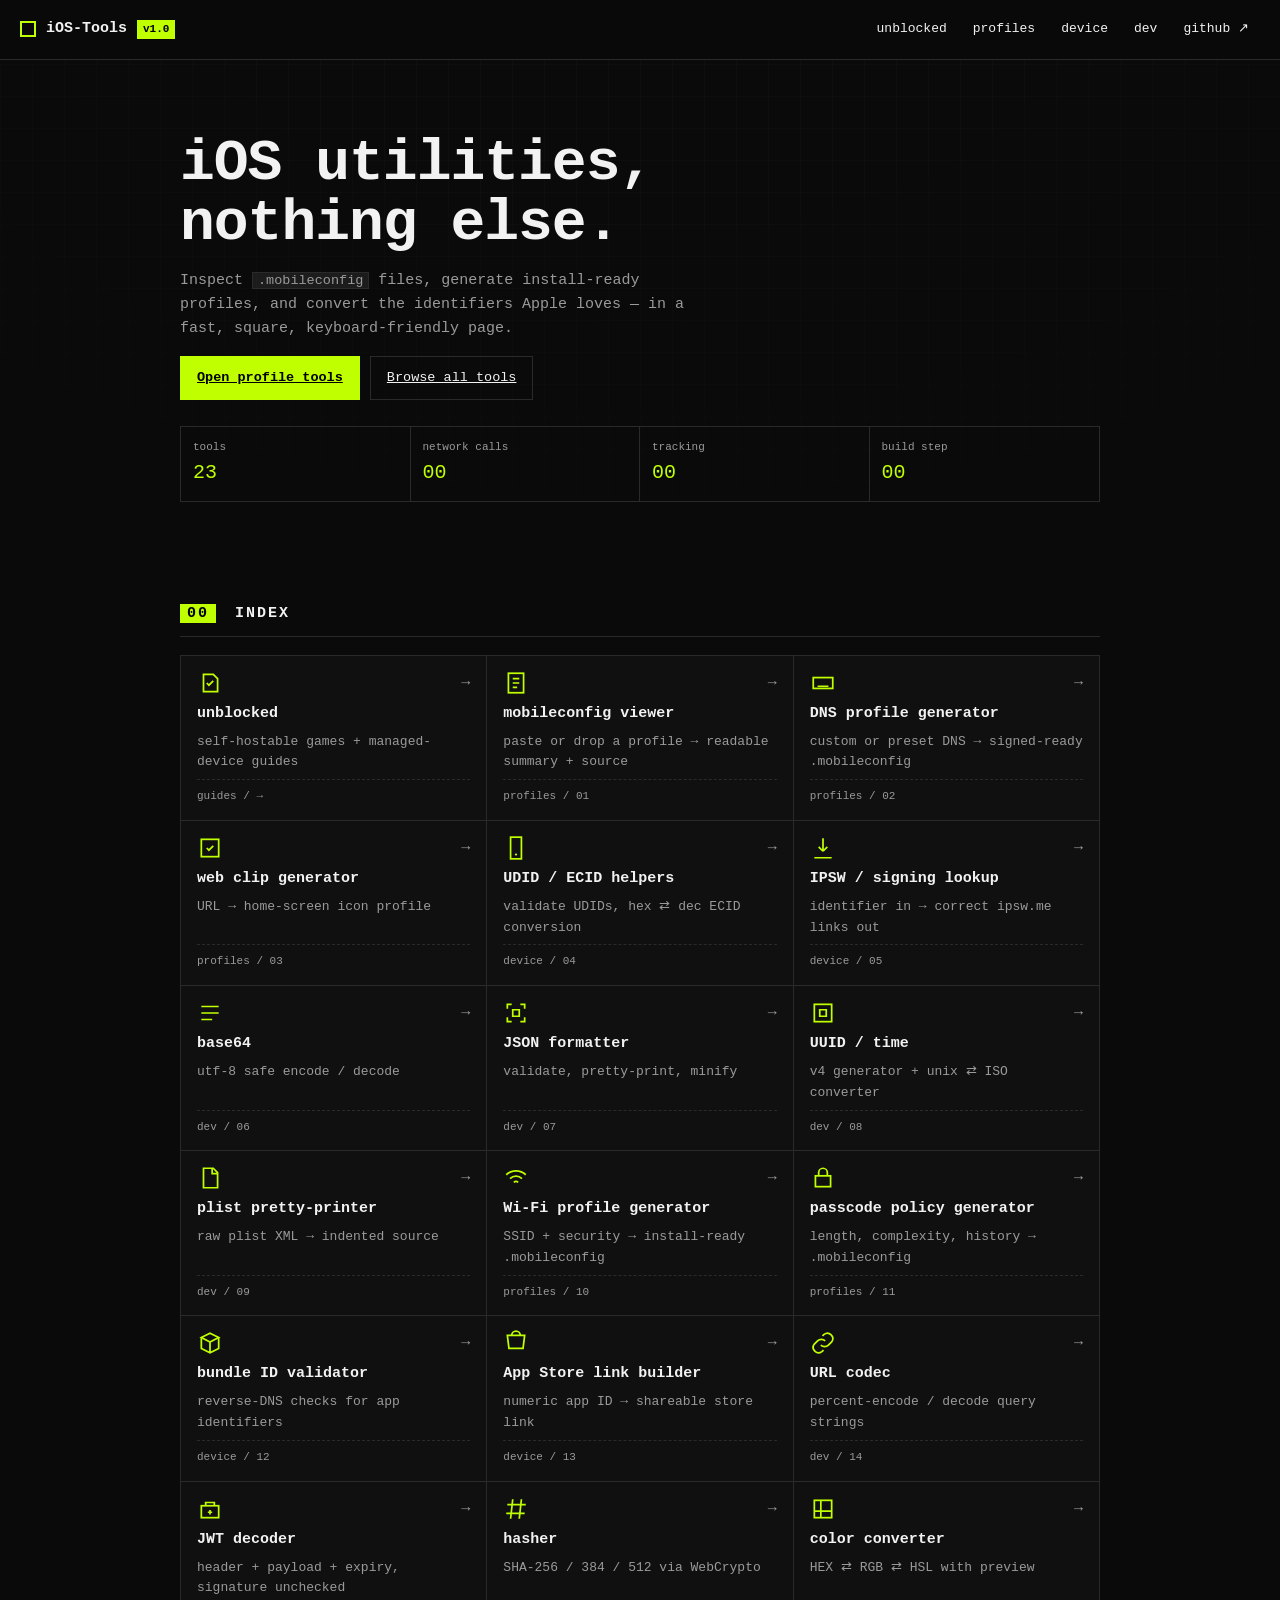
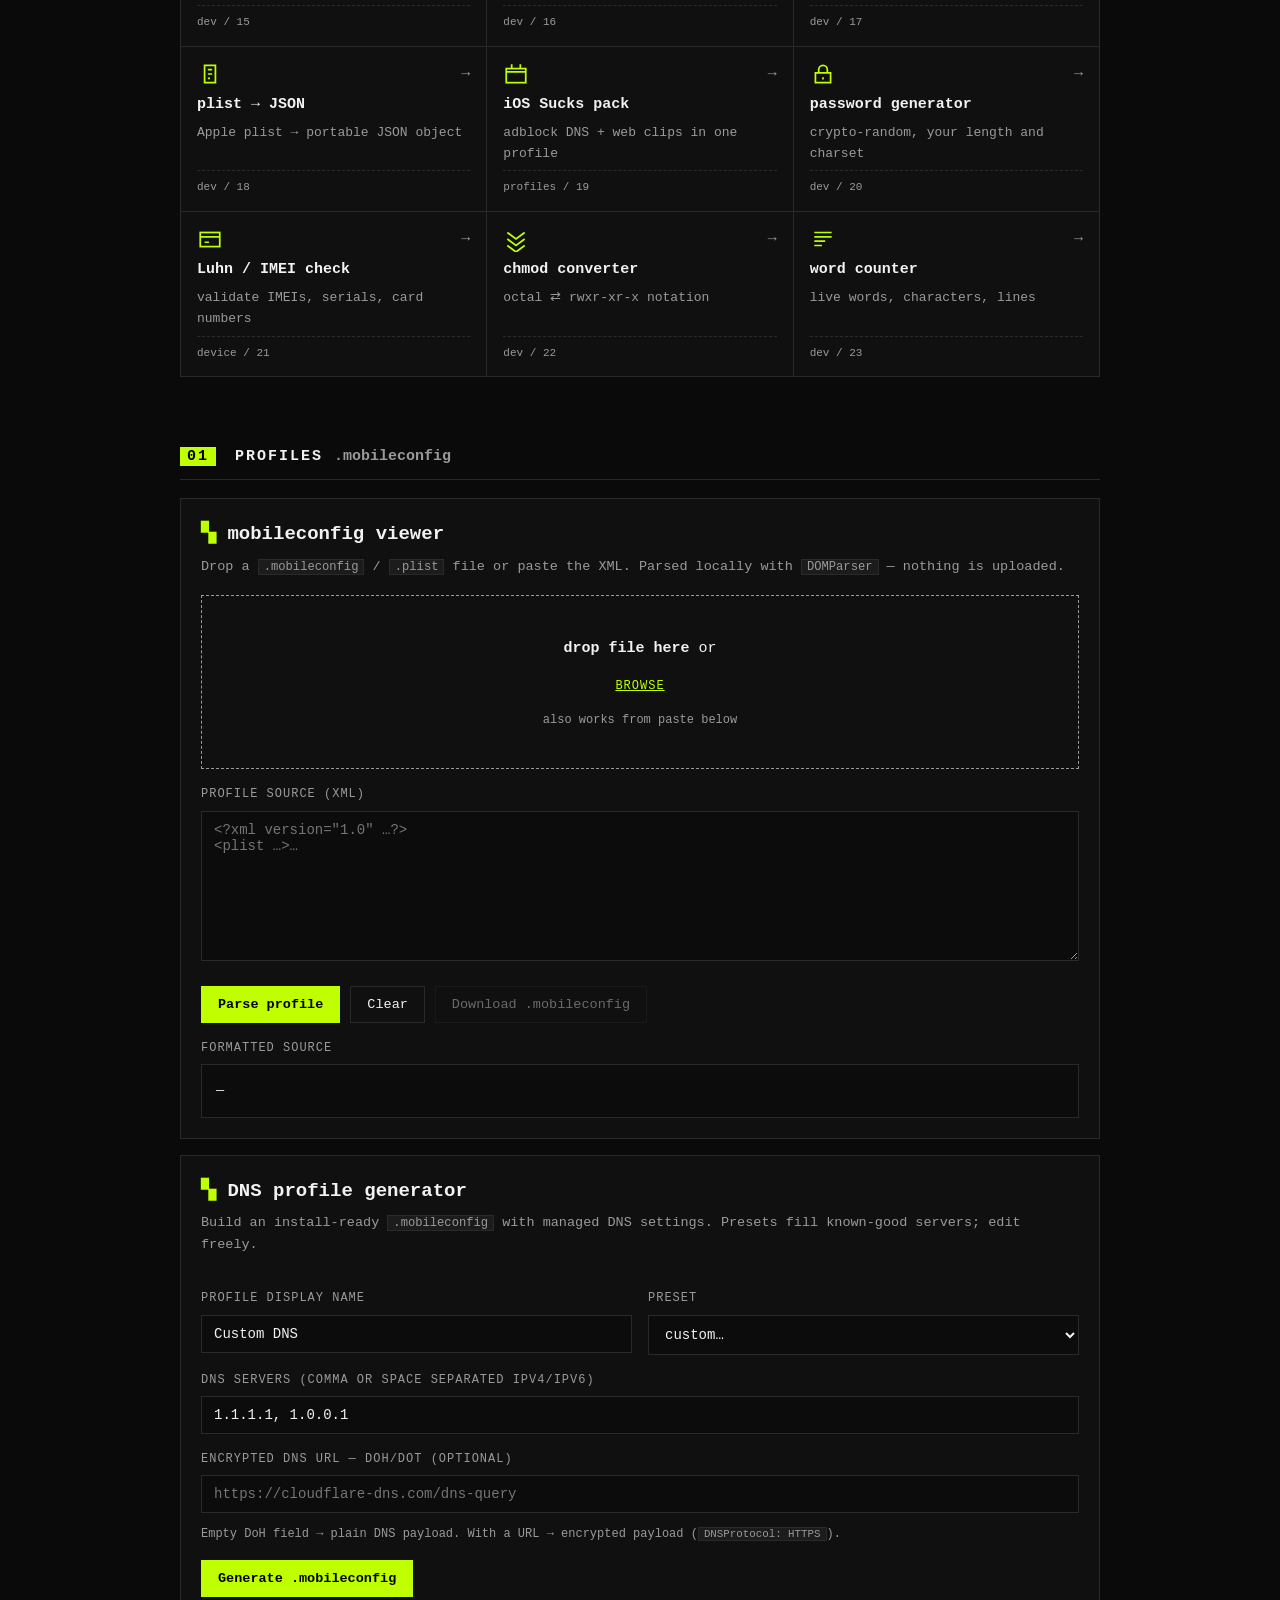
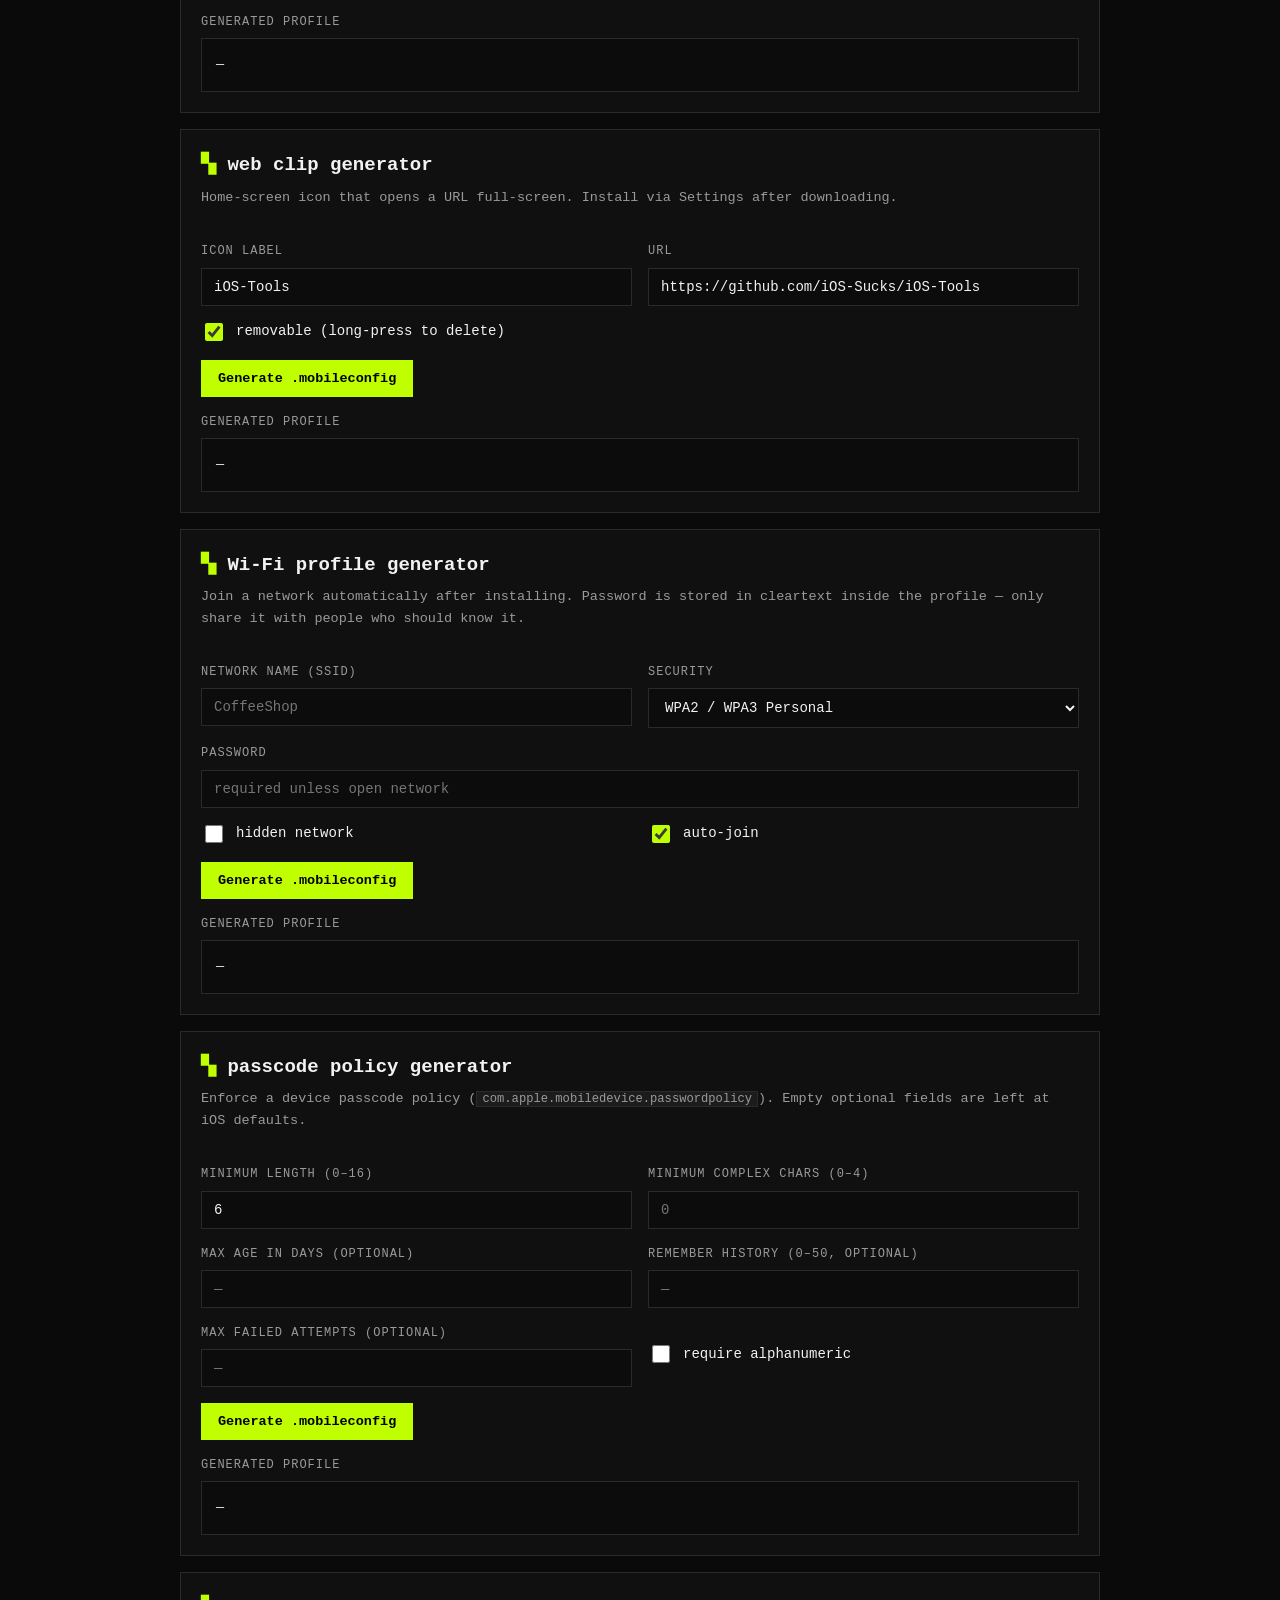
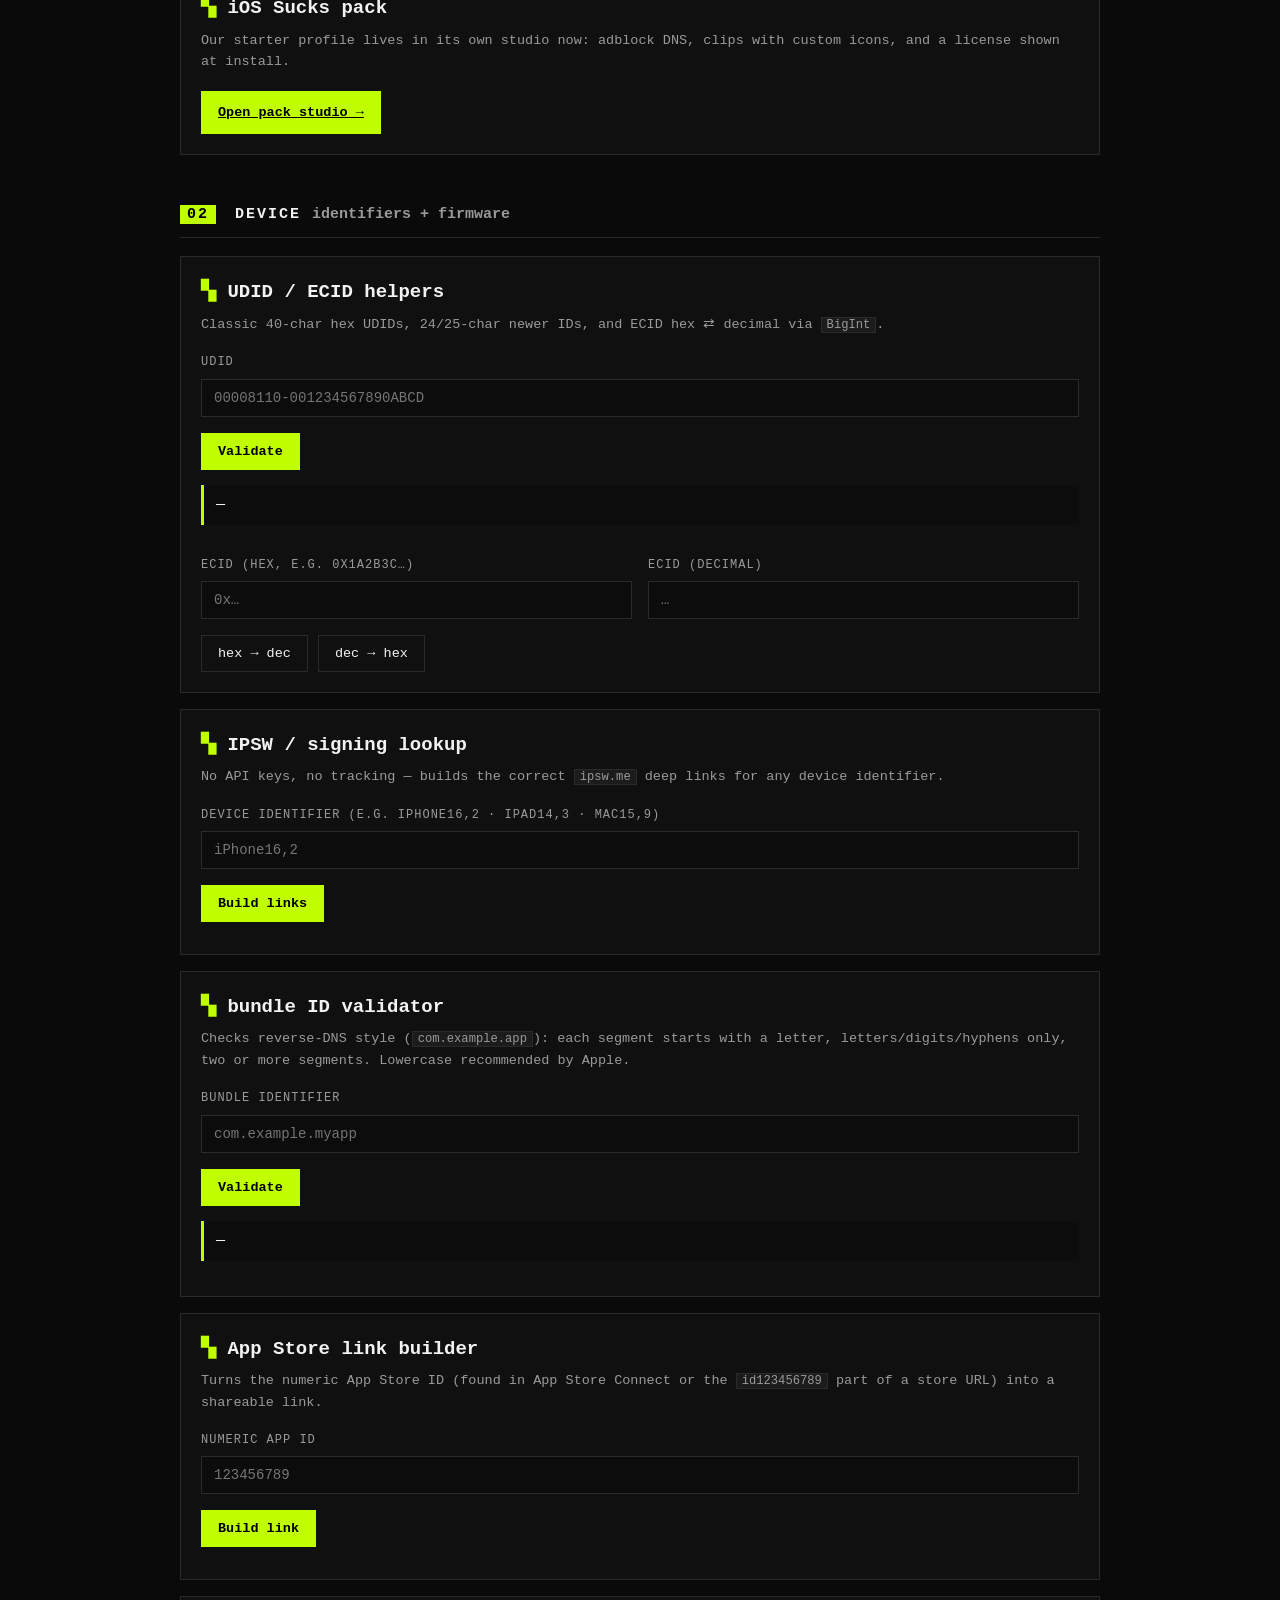
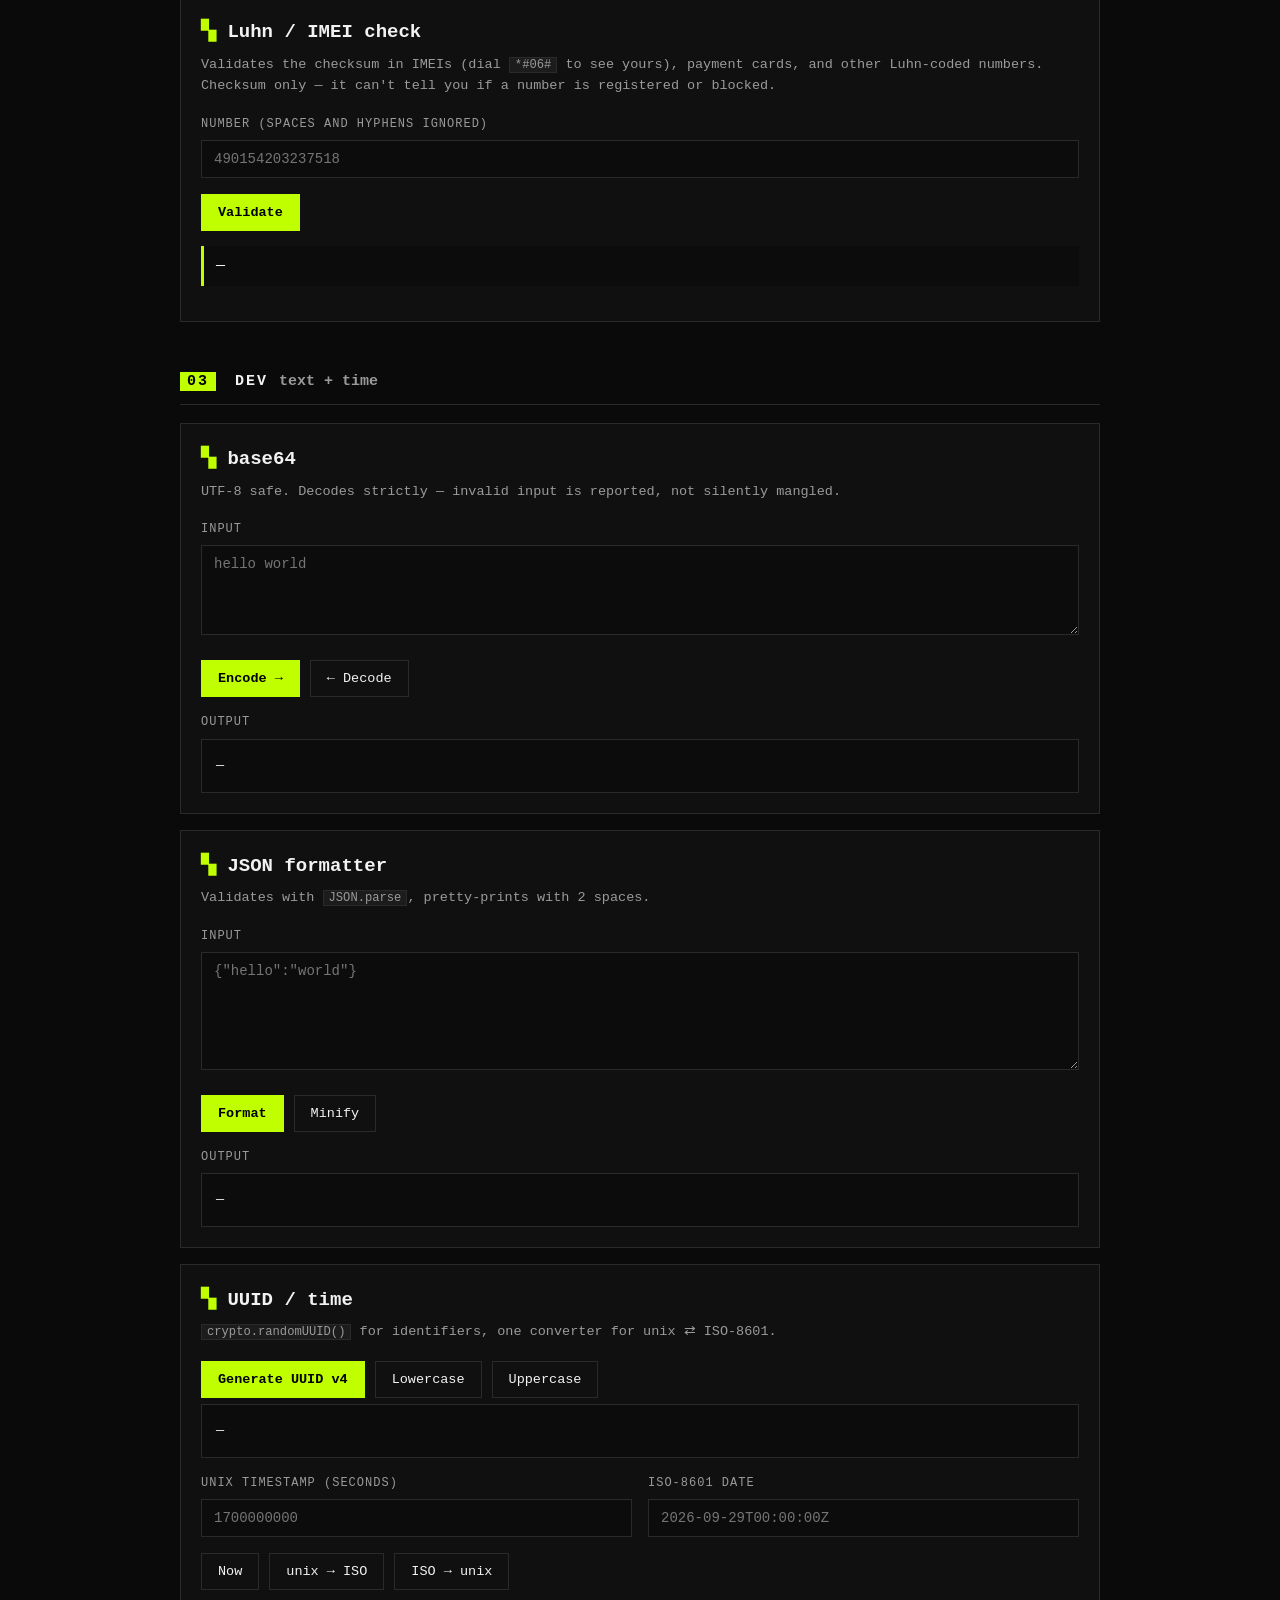
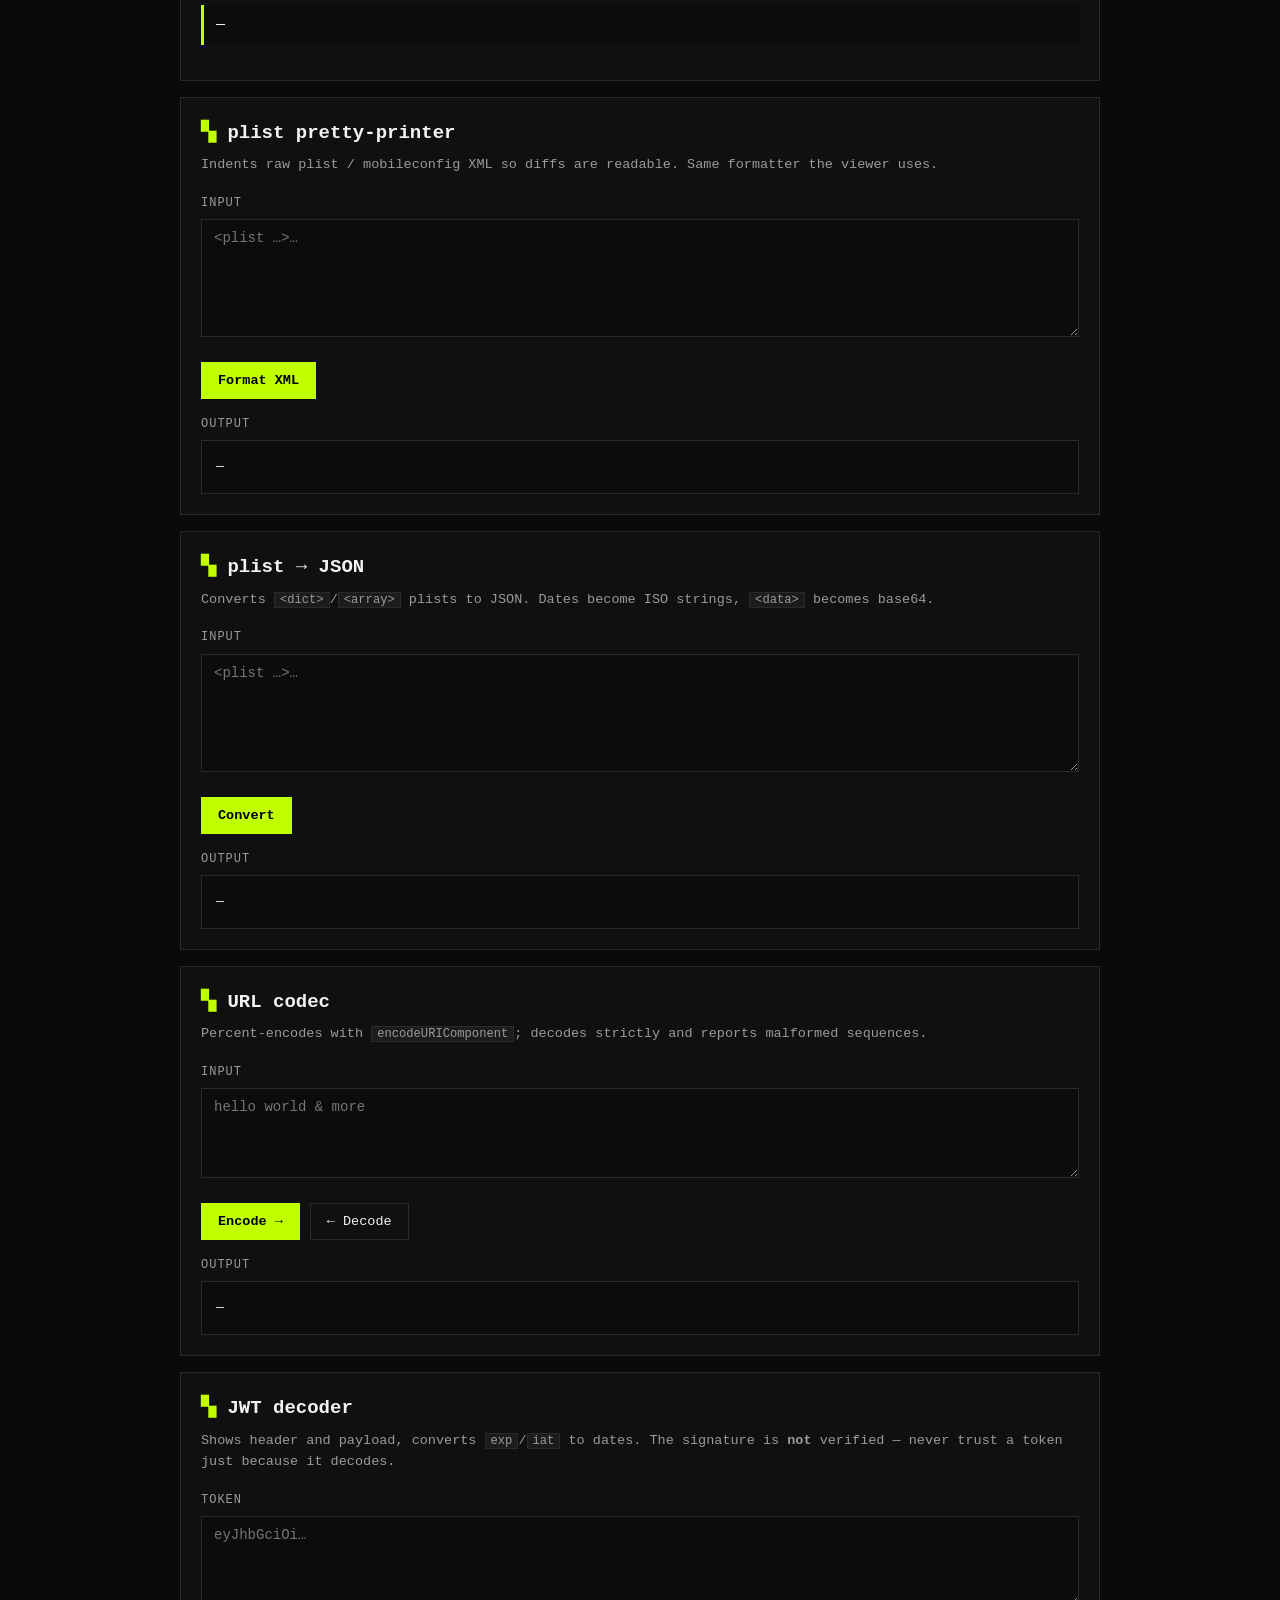
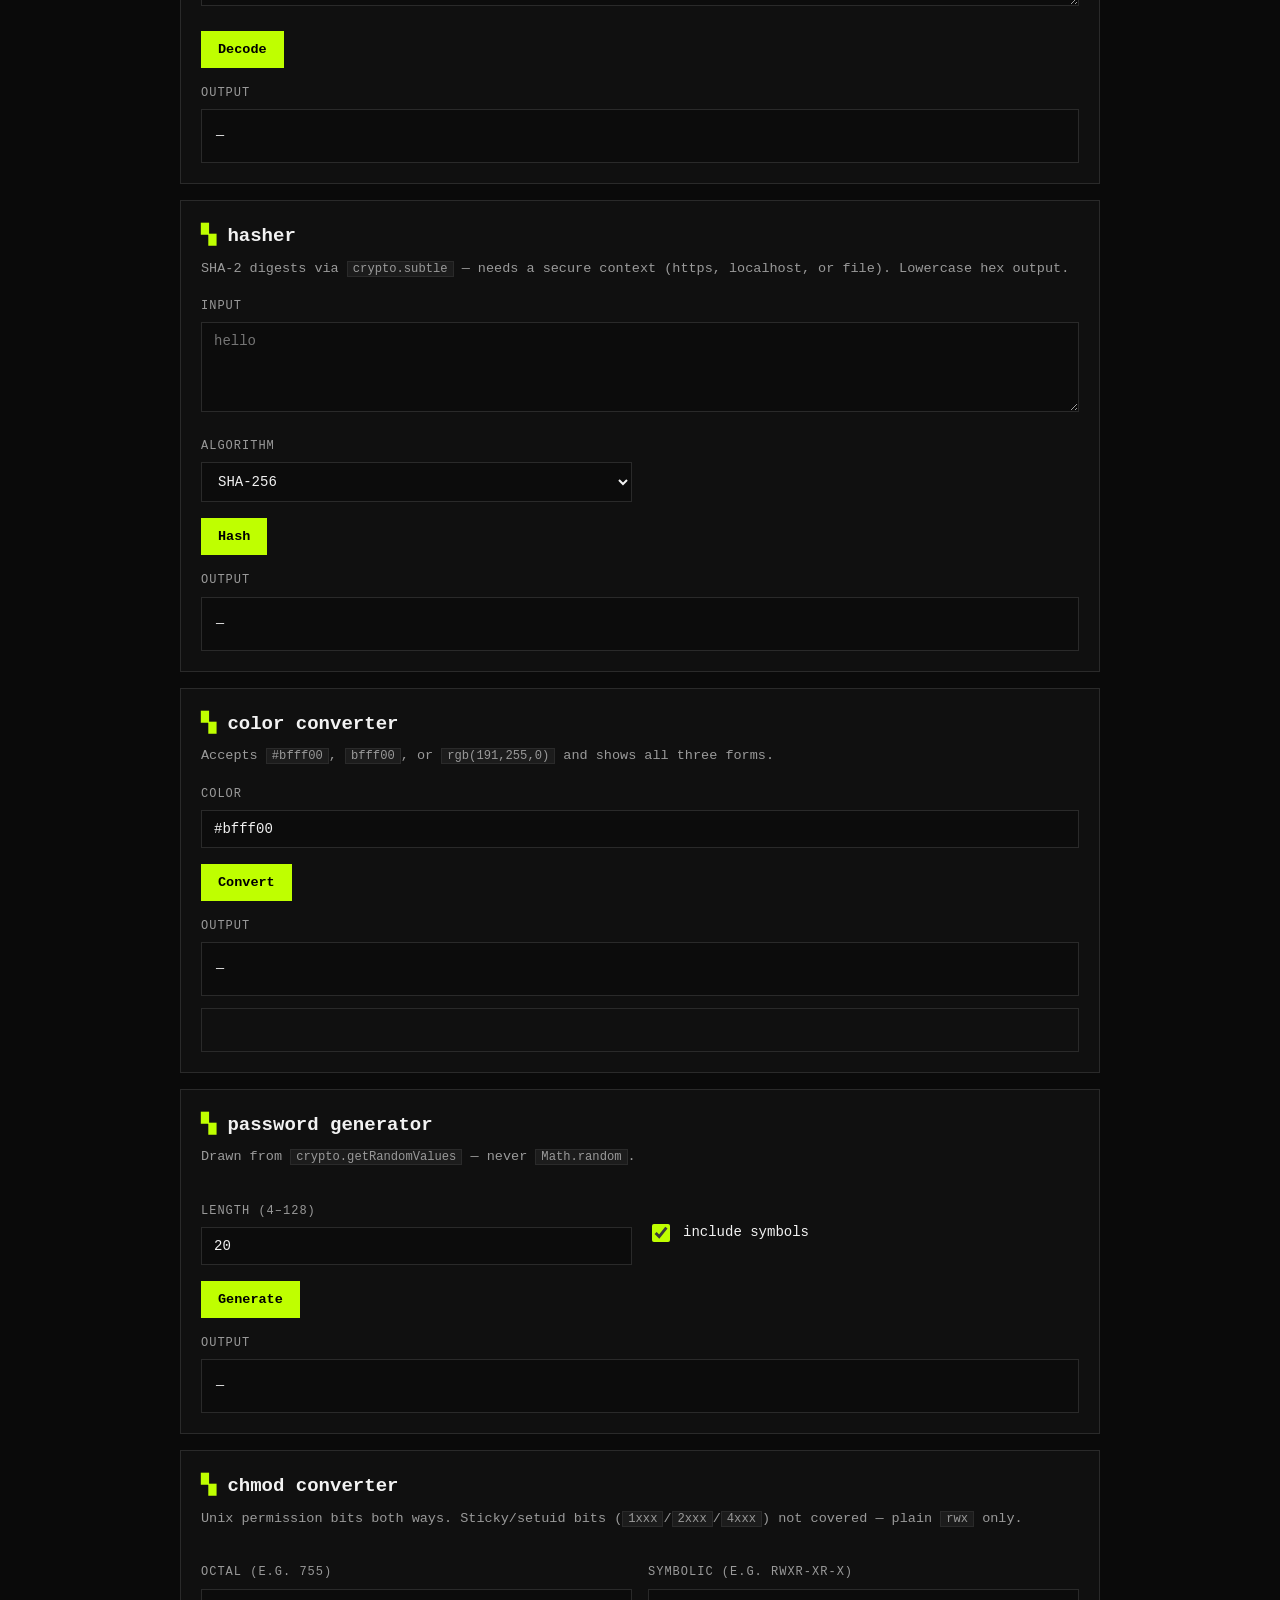
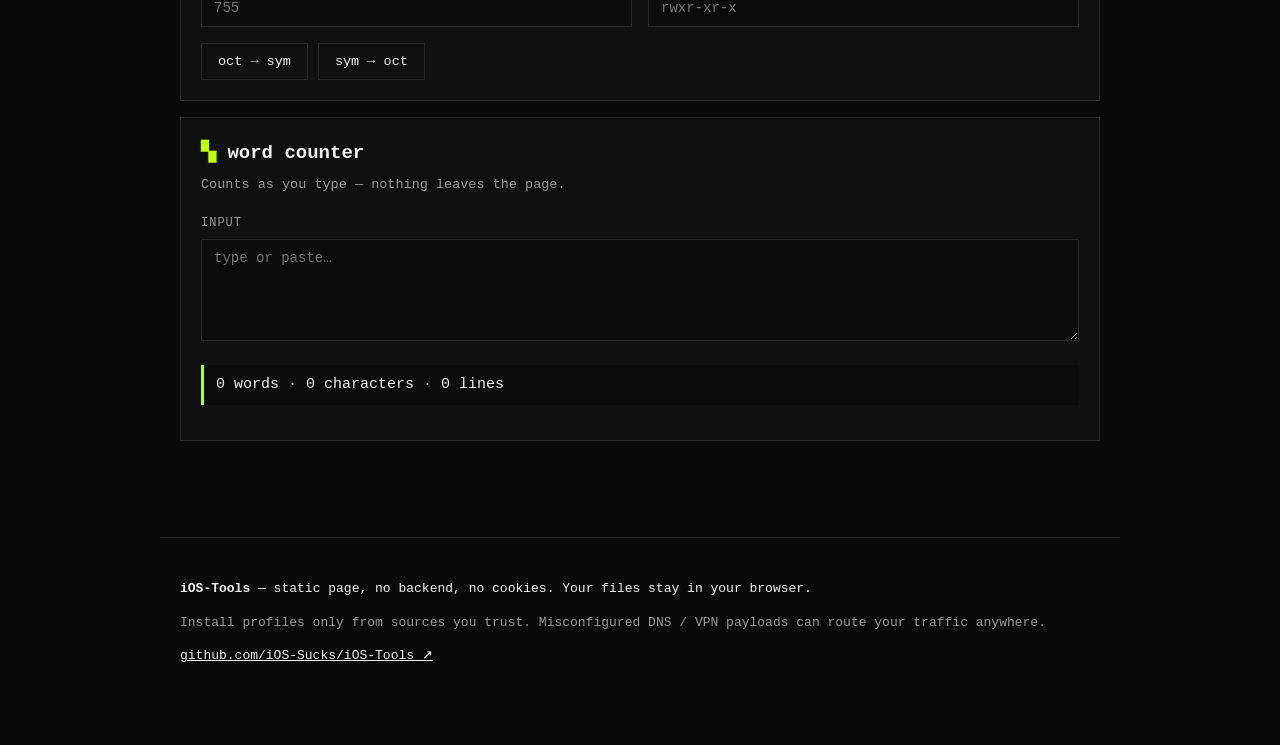
==== commit 87d261ce: "Add pack studio page with license and custom clip icons pack.html: payload toggles with live count, " ====
--- a/index.html
+++ b/index.html
@@ -123,7 +123,7 @@
           <svg viewBox="0 0 24 24" aria-hidden="true"><path d="M7 4h10v16H7zM10 8h4M10 12h4M10 16h2"/></svg>
           <strong>plist → JSON</strong><span>Apple plist → portable JSON object</span><em>dev / 18</em>
         </a>
-        <a class="card reveal" href="#pack">
+        <a class="card reveal" href="pack.html">
           <svg viewBox="0 0 24 24" aria-hidden="true"><rect x="3" y="7" width="18" height="13"/><path d="M3 10h18M8 3v4M16 3v4"/></svg>
           <strong>iOS Sucks pack</strong><span>adblock DNS + web clips in one profile</span><em>profiles / 19</em>
         </a>
@@ -302,26 +302,10 @@
       </article>
 
       <article id="pack" class="panel reveal">
-        <header><h3>iOS Sucks pack</h3><p>Our starter profile in one tap: adblocking DNS plus home-screen clips to this site and the games page. DNS servers editable — defaults are AdGuard's public resolvers.</p></header>
-        <label for="pack-dns">DNS servers (comma or space separated)</label>
-        <input id="pack-dns" type="text" value="94.140.14.14, 94.140.15.15" autocomplete="off" spellcheck="false" />
-        <div class="formgrid">
-          <div>
-            <label for="pack-custom-label">extra clip label (optional)</label>
-            <input id="pack-custom-label" type="text" maxlength="40" autocomplete="off" placeholder="e.g. favorite game" />
-          </div>
-          <div>
-            <label for="pack-custom-url">extra clip URL (optional)</label>
-            <input id="pack-custom-url" type="url" autocomplete="off" spellcheck="false" placeholder="https://…" />
-          </div>
-        </div>
-        <p class="dim small">Installs adblock DNS for all your traffic — only install on devices you own.</p>
-        <div class="row">
-          <button class="btn primary" id="pack-build" type="button">Generate iOS-Sucks.mobileconfig</button>
-        </div>
-        <p id="pack-err" class="err" role="alert" aria-live="assertive"></p>
-        <label for="pack-out">generated profile</label>
-        <pre class="out"><code id="pack-out">—</code></pre>
+        <header><h3>iOS Sucks pack</h3><p>Our starter profile lives in its own studio now: adblock DNS, clips with custom icons, and a license shown at install.</p></header>
+        <div class="row">
+          <a class="btn primary" href="pack.html">Open pack studio →</a>
+        </div>
       </article>
     </section>
 
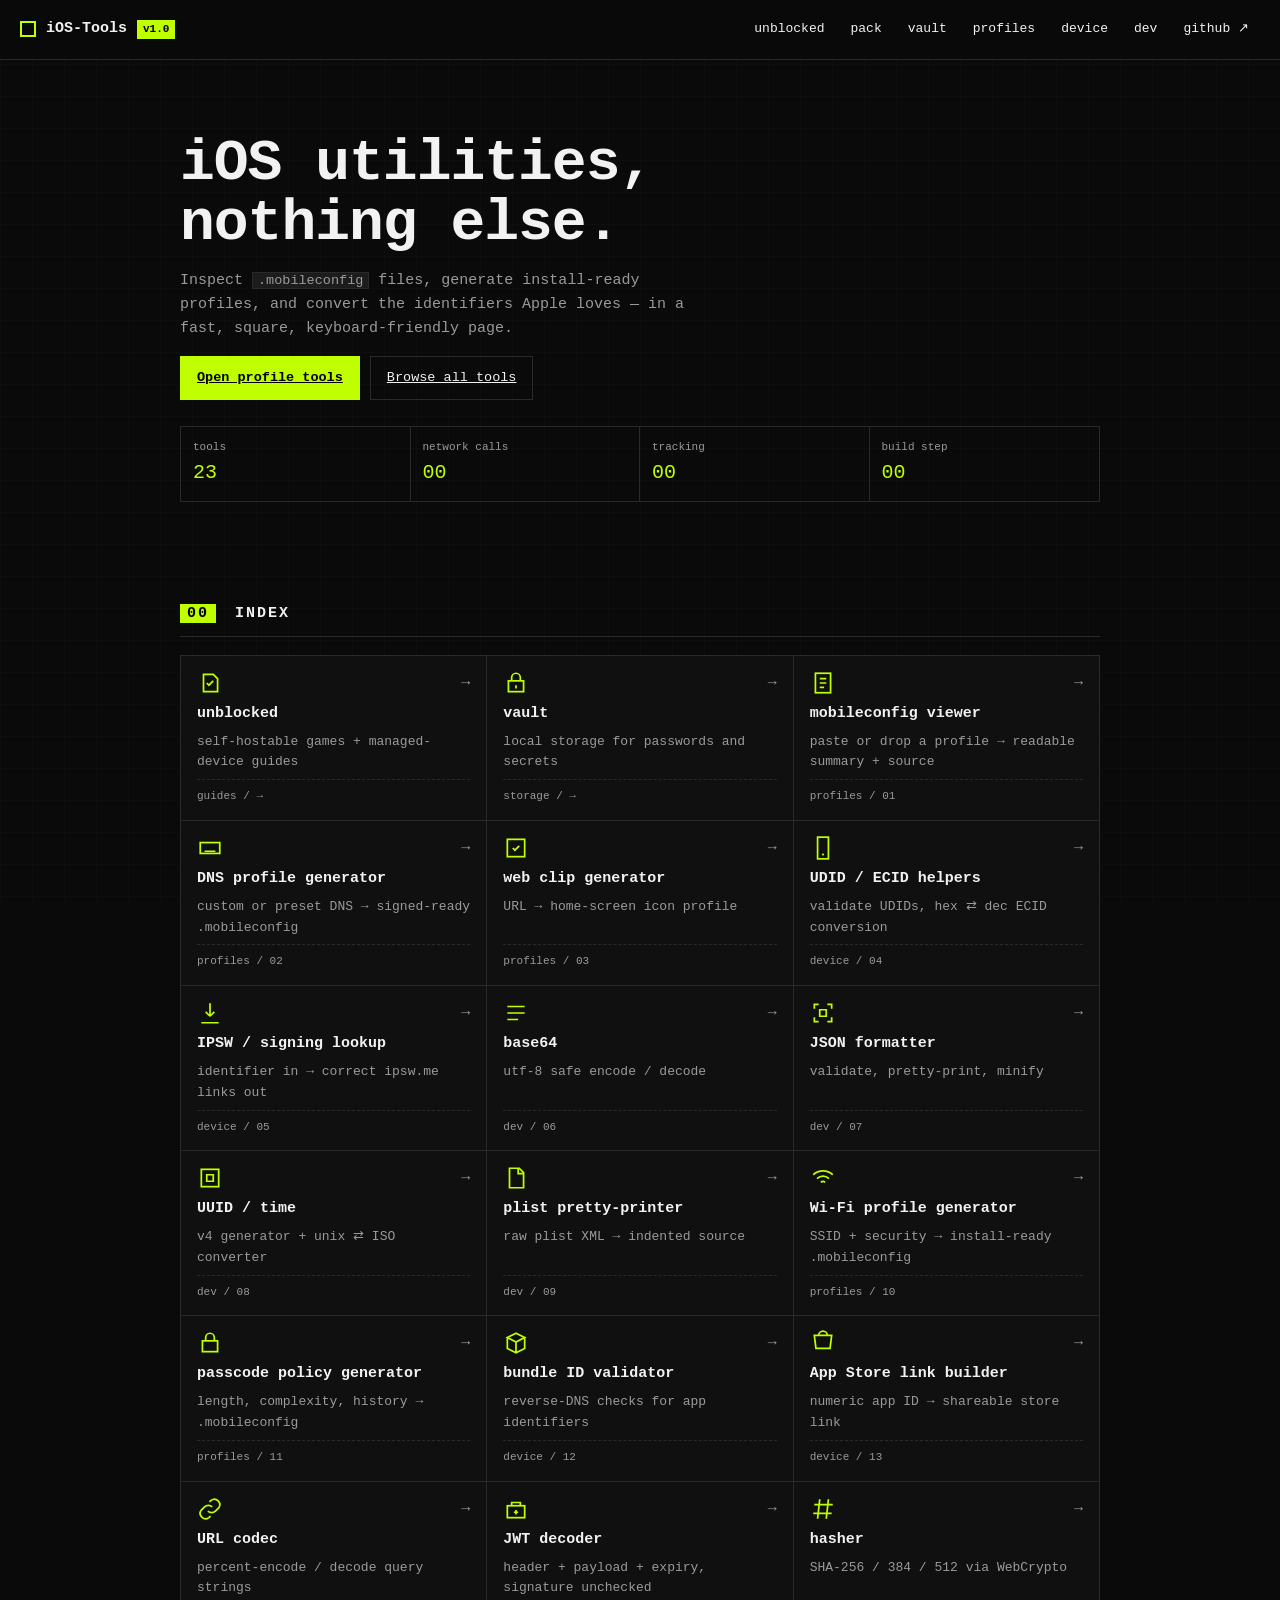
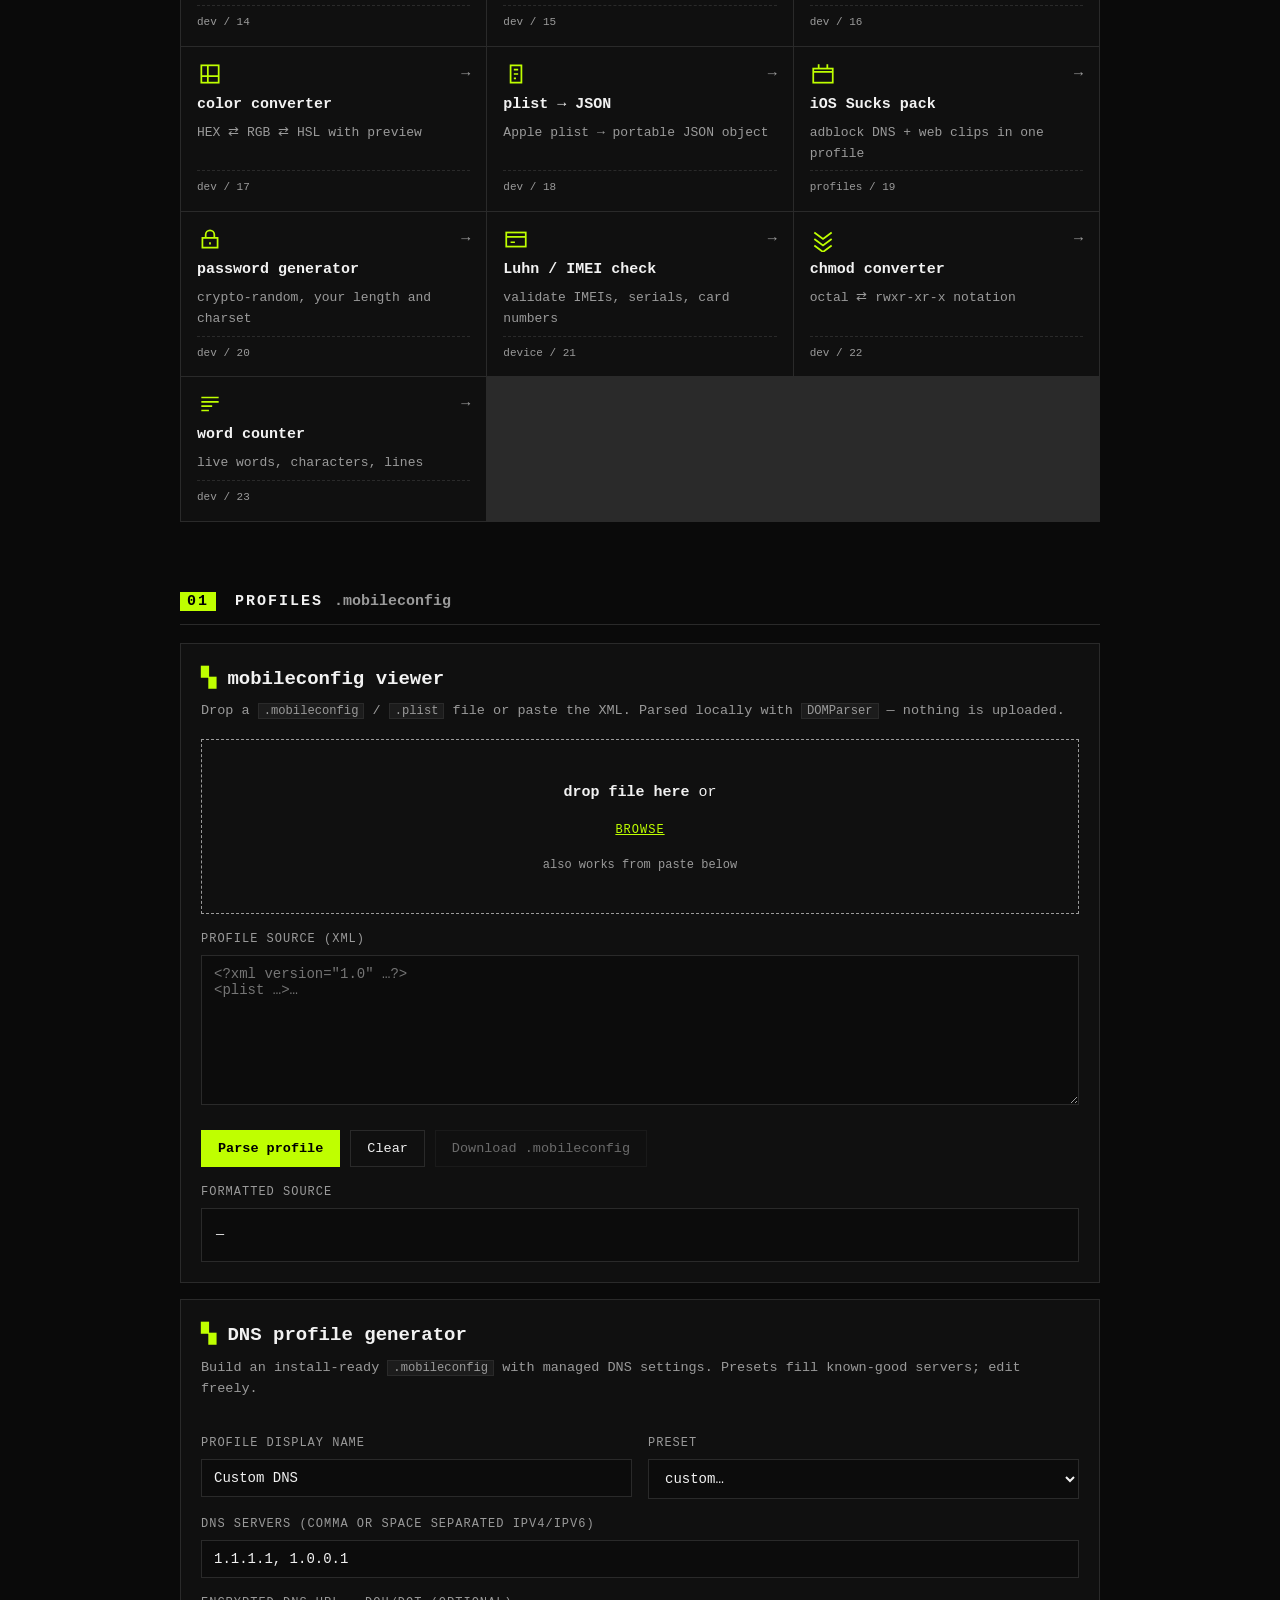
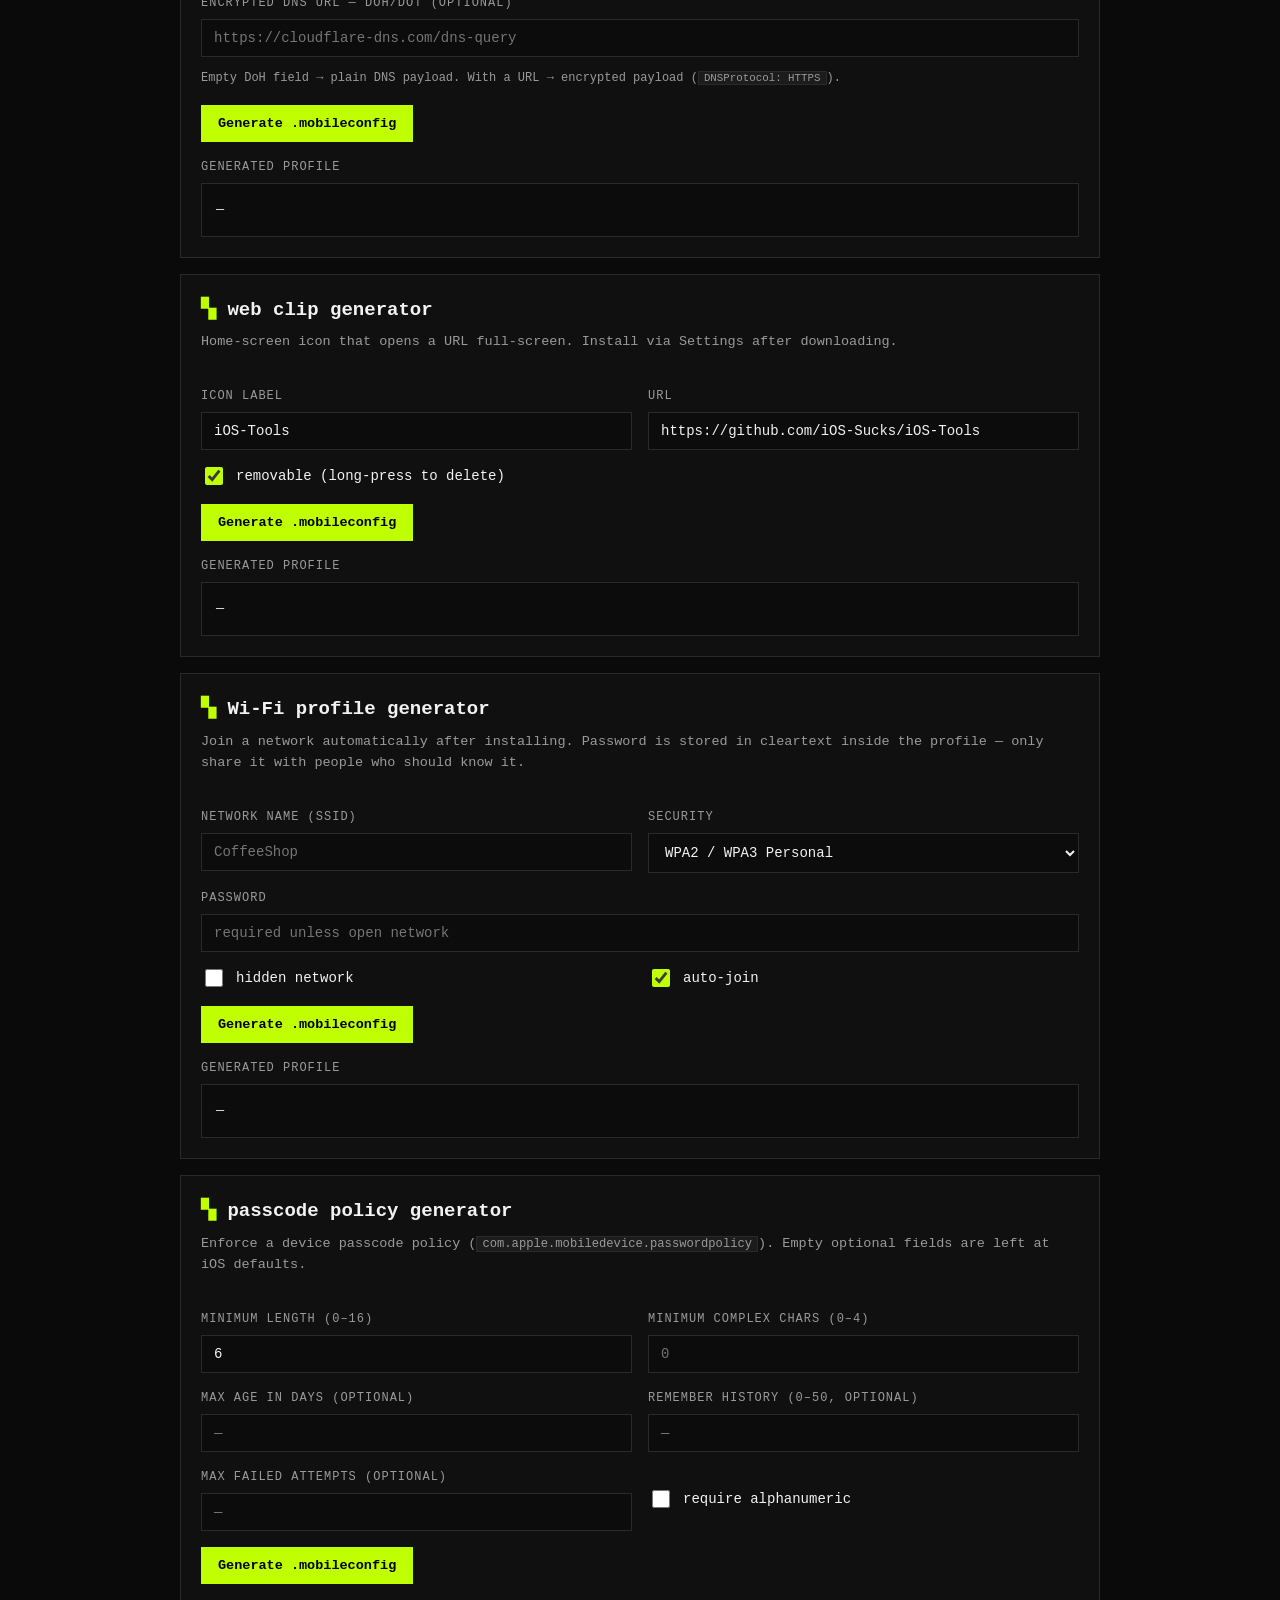
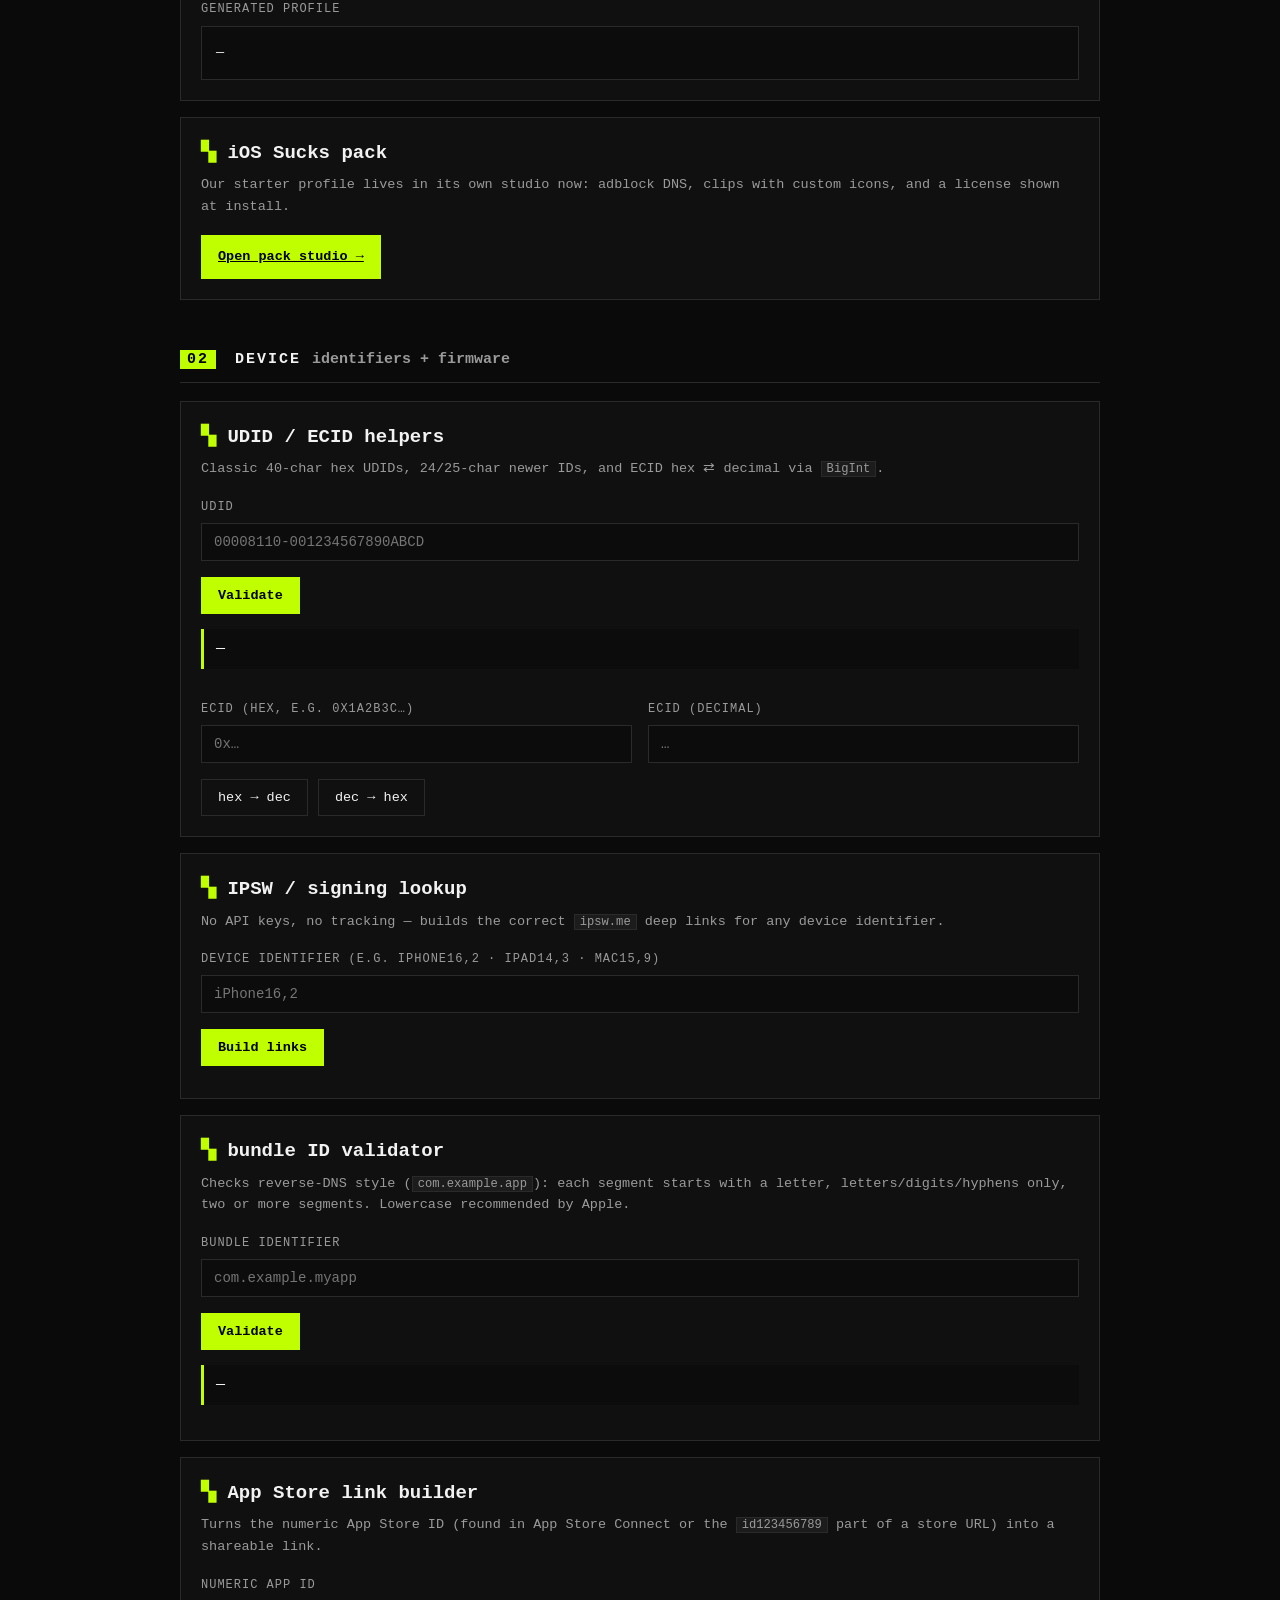
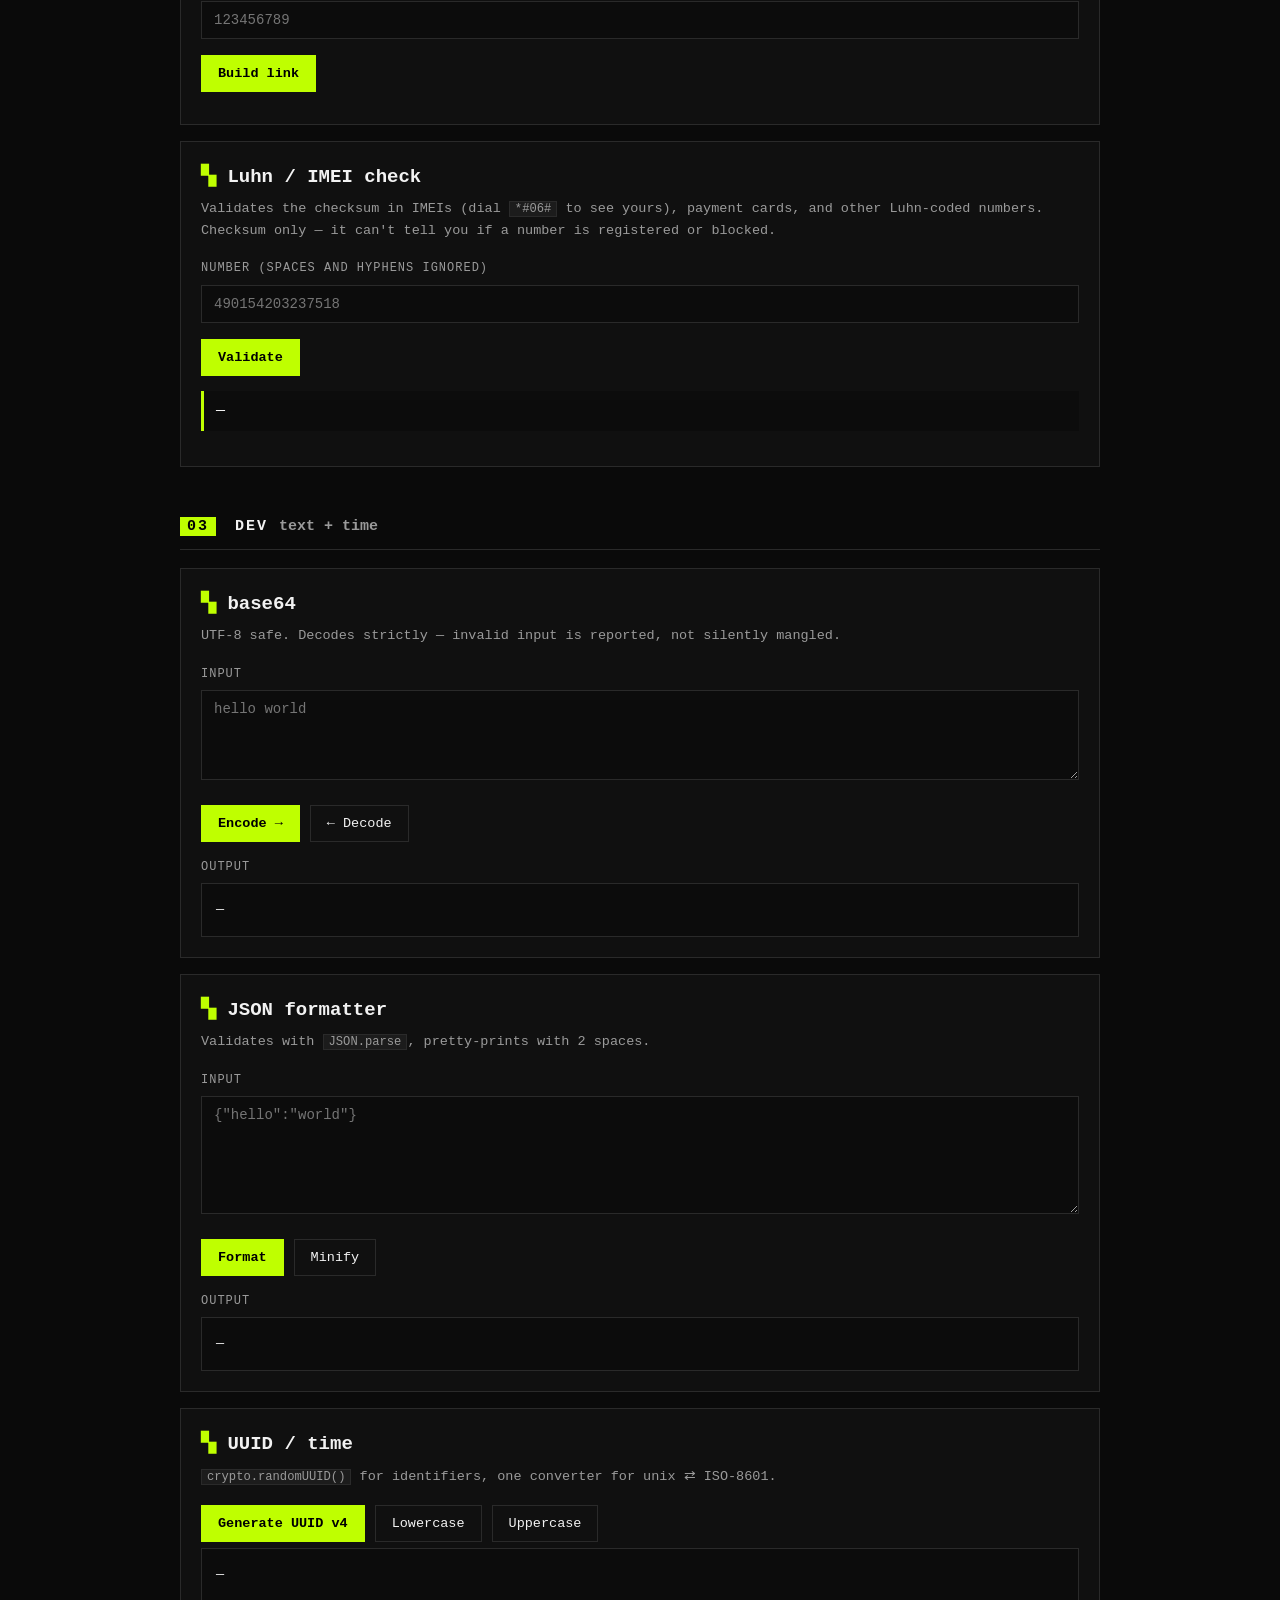
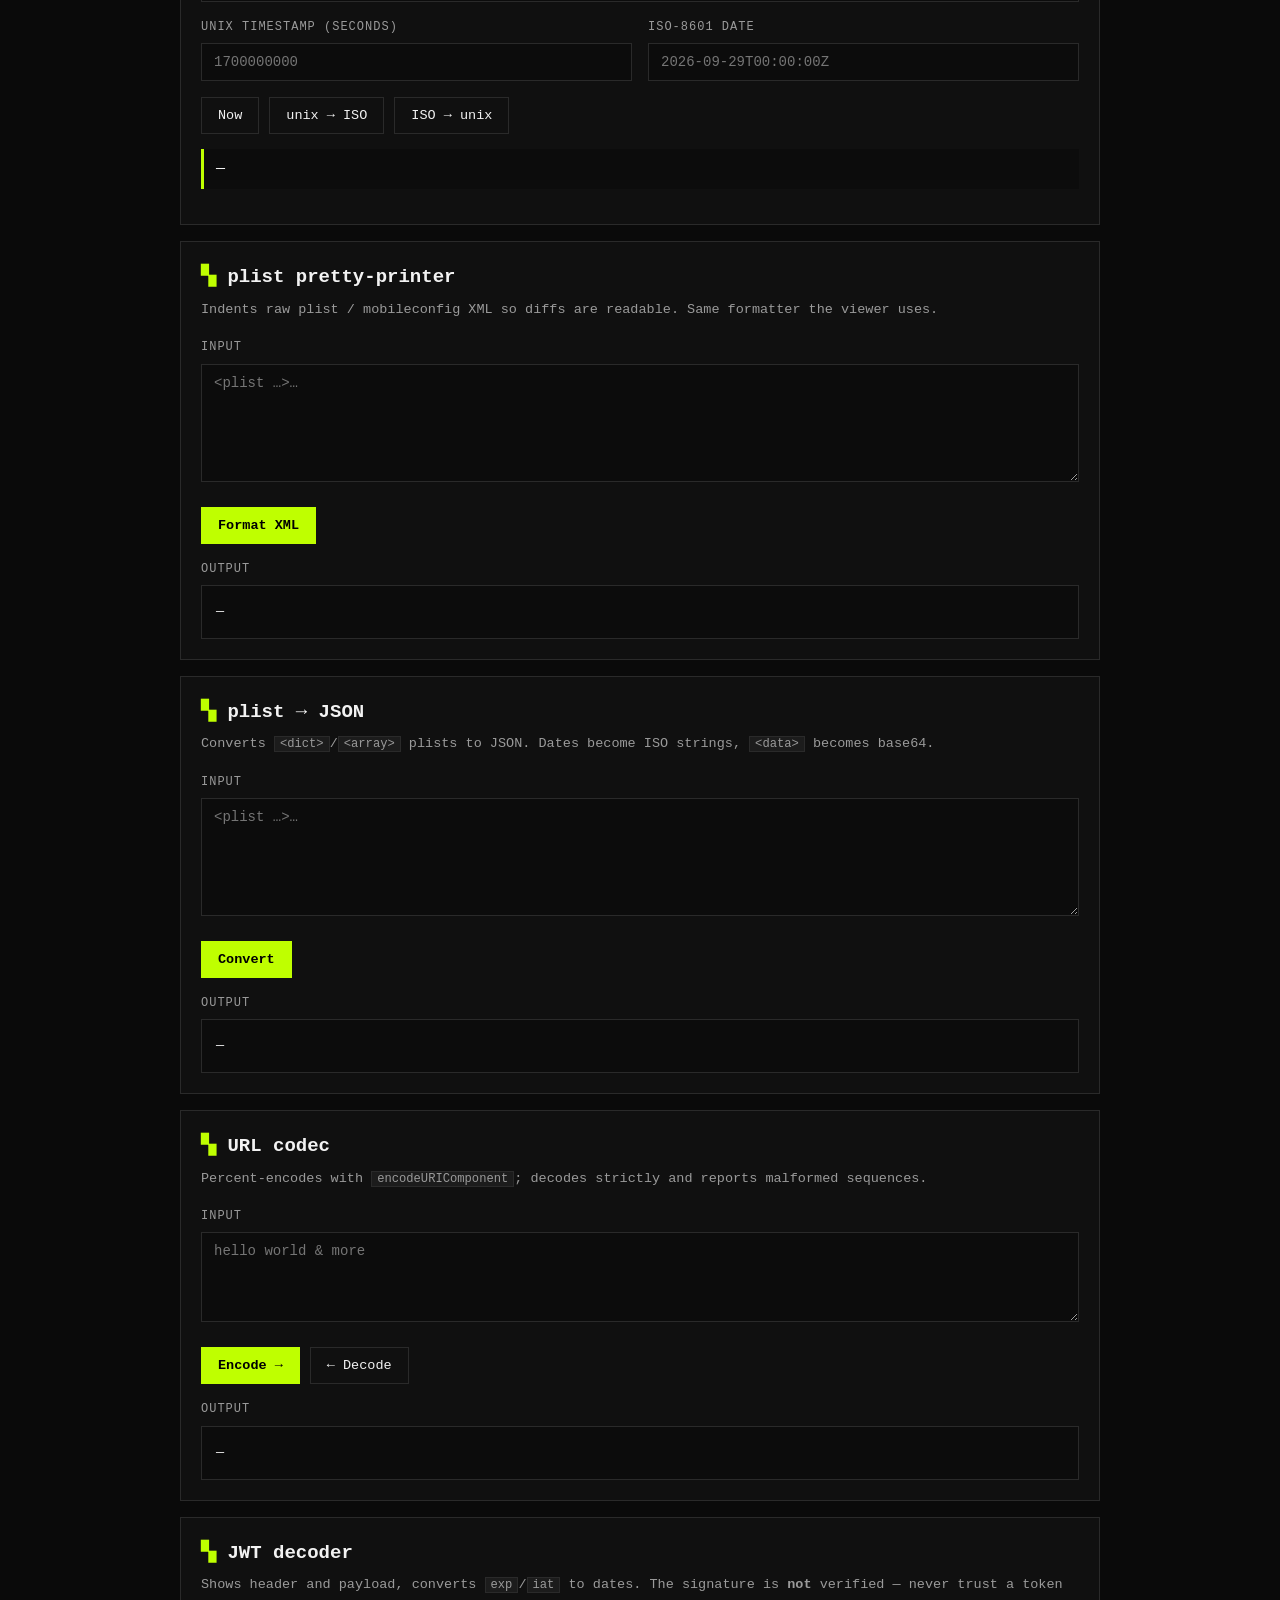
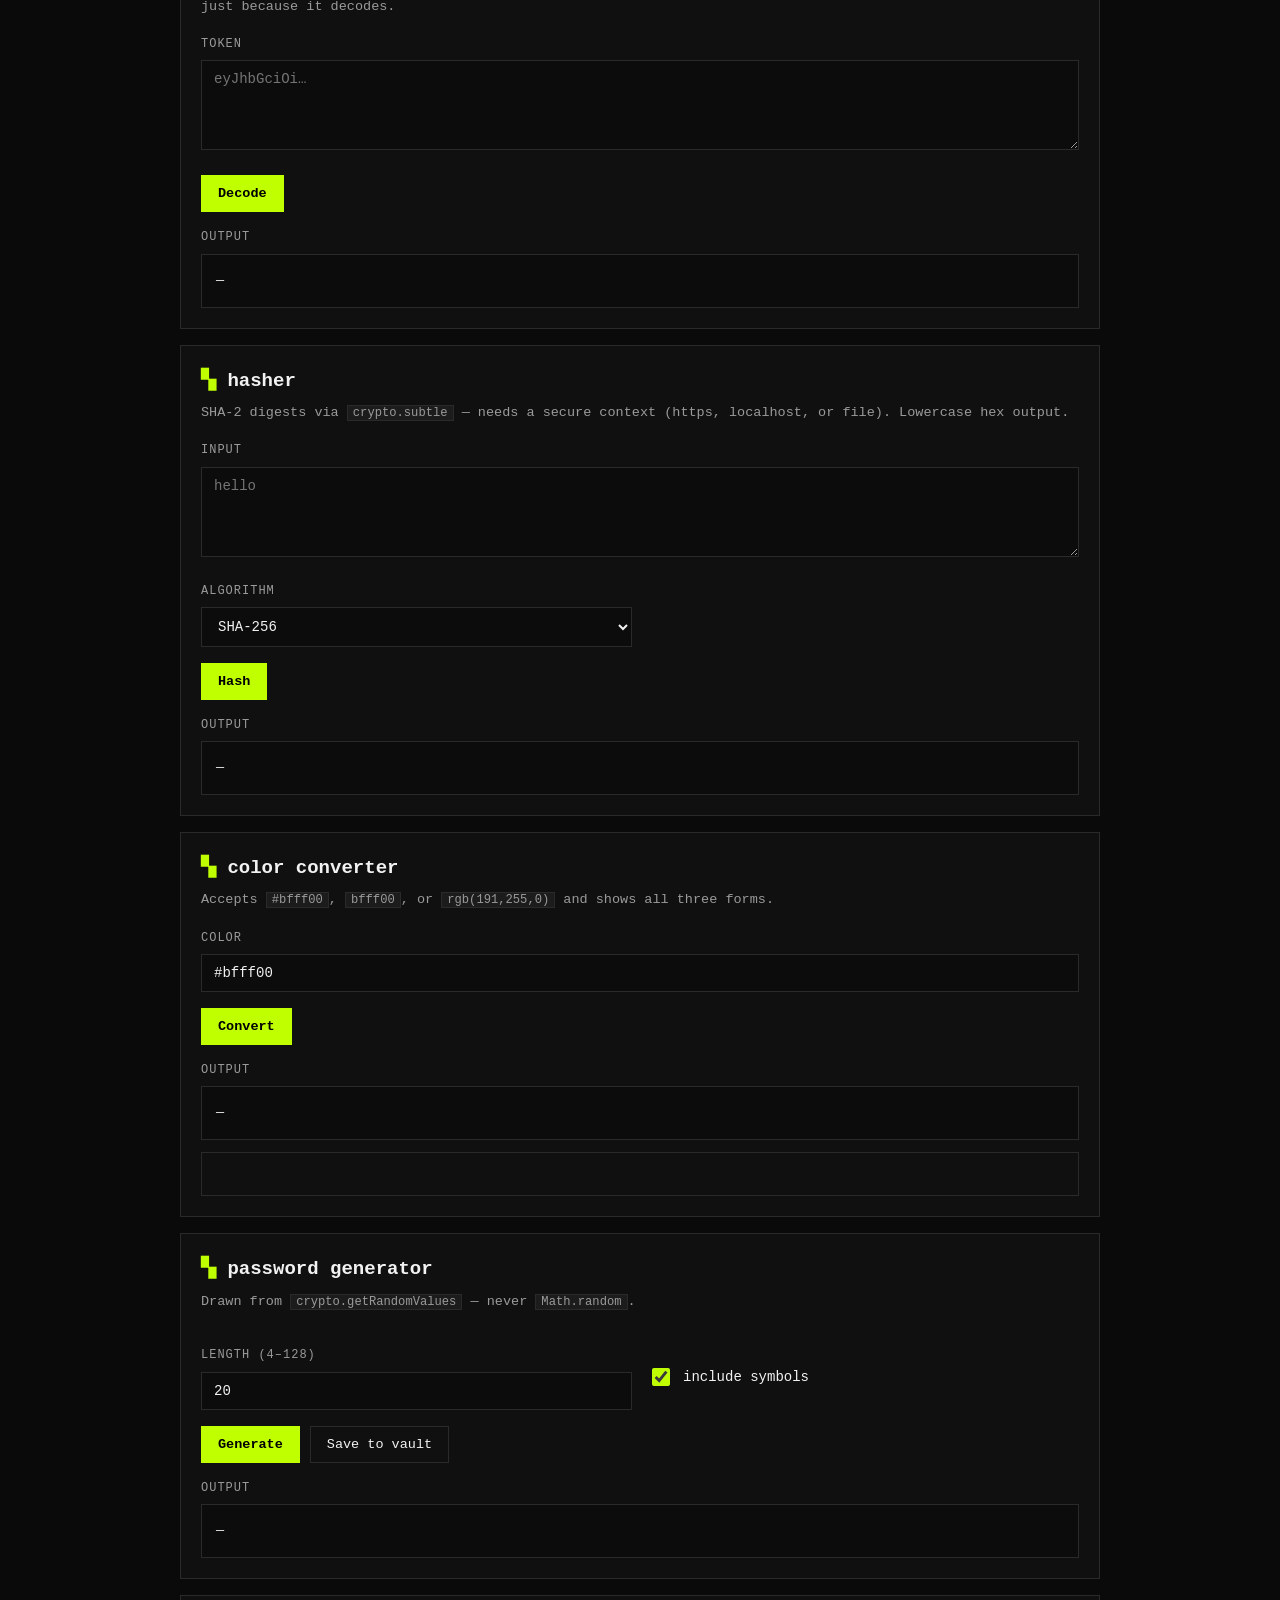
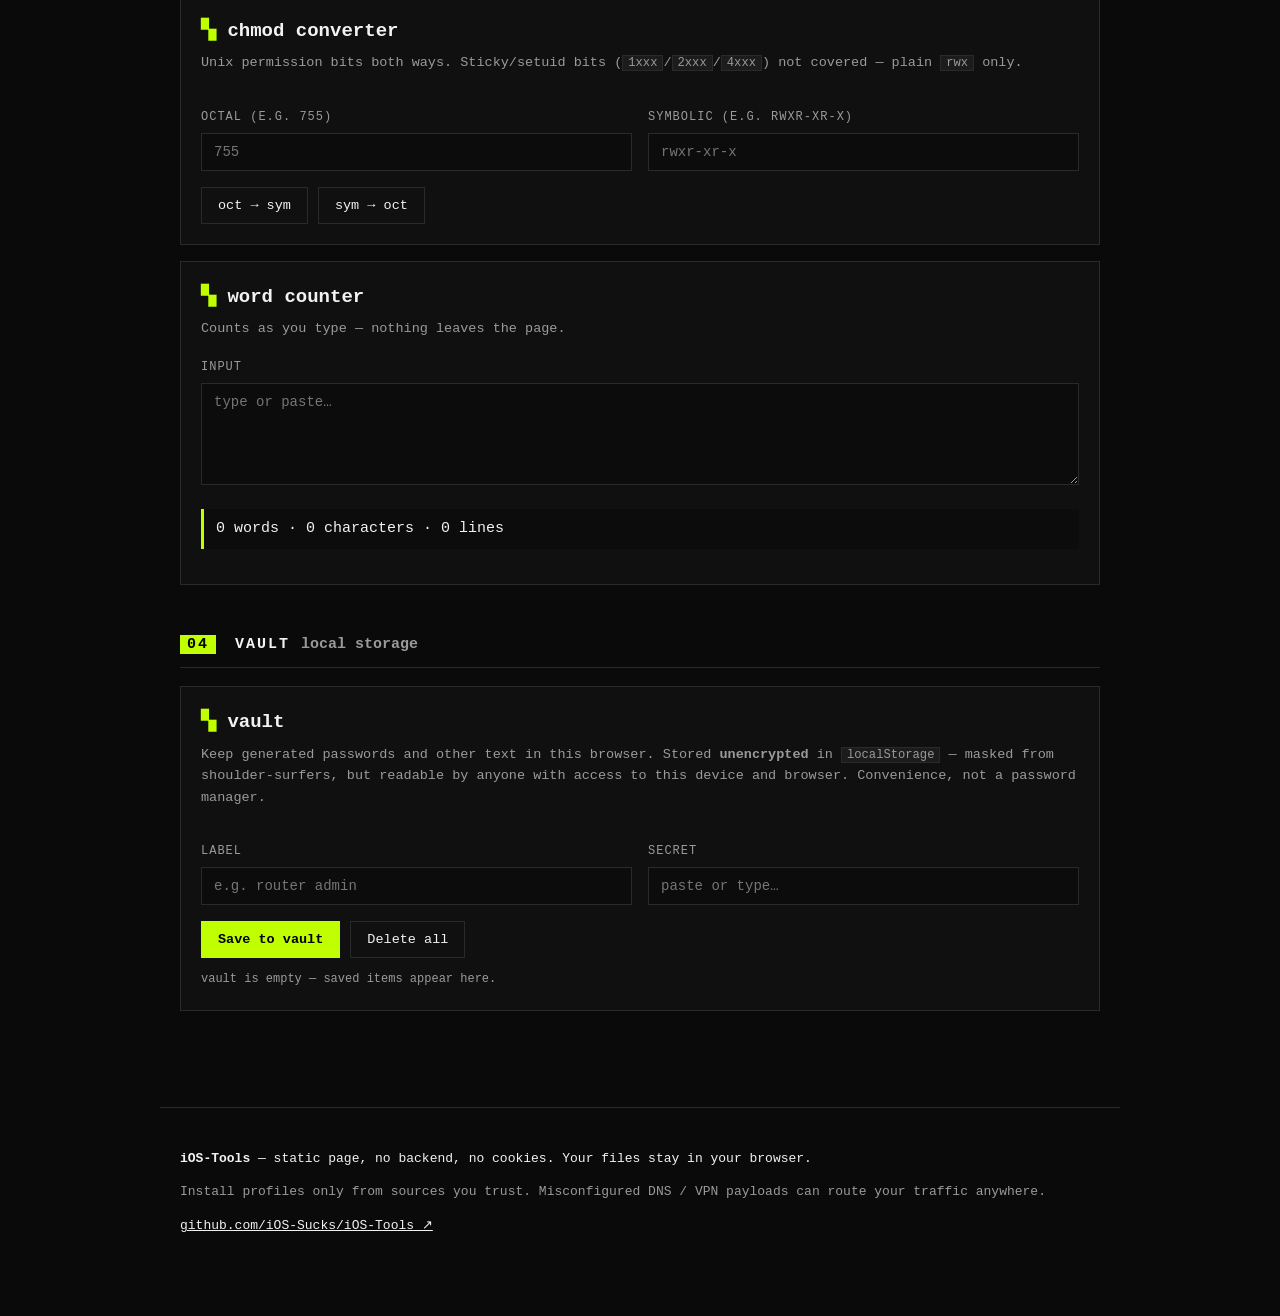
==== commit 15590fa0: "Add local vault for passwords and secrets Unencrypted localStorage vault with masked values, show/co" ====
--- a/index.html
+++ b/index.html
@@ -19,6 +19,8 @@
     </a>
     <nav aria-label="Sections">
       <a href="unblocked.html">unblocked</a>
+      <a href="pack.html">pack</a>
+      <a href="#vault">vault</a>
       <a href="#profiles">profiles</a>
       <a href="#device">device</a>
       <a href="#dev">dev</a>
@@ -51,6 +53,10 @@
           <svg viewBox="0 0 24 24" aria-hidden="true"><path d="M6 4h9l4 4v12H6zM9 12l2 2 4-4"/></svg>
           <strong>unblocked</strong><span>self-hostable games + managed-device guides</span><em>guides / →</em>
         </a>
+        <a class="card reveal" href="#vault">
+          <svg viewBox="0 0 24 24" aria-hidden="true"><rect x="5" y="10" width="14" height="10"/><path d="M8 10V7a4 4 0 018 0v3M12 14v3"/></svg>
+          <strong>vault</strong><span>local storage for passwords and secrets</span><em>storage / →</em>
+        </a>
         <a class="card reveal" href="#mc-view">
           <svg viewBox="0 0 24 24" aria-hidden="true"><rect x="5" y="3" width="14" height="18"/><path d="M9 8h6M9 12h6M9 16h4"/></svg>
           <strong>mobileconfig viewer</strong><span>paste or drop a profile → readable summary + source</span><em>profiles / 01</em>
@@ -536,6 +542,7 @@
         </div>
         <div class="row">
           <button class="btn primary" id="pass-build" type="button">Generate</button>
+          <button class="btn" id="pass-save" type="button">Save to vault</button>
         </div>
         <p id="pass-err" class="err" role="alert" aria-live="assertive"></p>
         <label for="pass-out">output</label>
@@ -568,6 +575,31 @@
         <p id="count-out" class="result" aria-live="polite">0 words · 0 characters · 0 lines</p>
       </article>
     </section>
+
+    <!-- VAULT -->
+    <section id="vault" class="section">
+      <h2><span class="h-num">04</span> vault <span class="h-sub">local storage</span></h2>
+
+      <article class="panel reveal">
+        <header><h3>vault</h3><p>Keep generated passwords and other text in this browser. Stored <strong>unencrypted</strong> in <code>localStorage</code> — masked from shoulder-surfers, but readable by anyone with access to this device and browser. Convenience, not a password manager.</p></header>
+        <div class="formgrid">
+          <div>
+            <label for="vault-label">label</label>
+            <input id="vault-label" type="text" maxlength="60" autocomplete="off" placeholder="e.g. router admin" />
+          </div>
+          <div>
+            <label for="vault-value">secret</label>
+            <input id="vault-value" type="text" autocomplete="off" spellcheck="false" placeholder="paste or type…" />
+          </div>
+        </div>
+        <div class="row">
+          <button class="btn primary" id="vault-add" type="button">Save to vault</button>
+          <button class="btn" id="vault-clear" type="button">Delete all</button>
+        </div>
+        <p id="vault-err" class="err" role="alert" aria-live="assertive"></p>
+        <ul id="vault-list" class="vault-list" aria-live="polite"></ul>
+      </article>
+    </section>
   </main>
 
   <footer>
--- a/styles.css
+++ b/styles.css
@@ -34,7 +34,6 @@
     linear-gradient(rgba(255,255,255,0.02) 1px, transparent 1px),
     linear-gradient(90deg, rgba(255,255,255,0.02) 1px, transparent 1px);
   background-size: 32px 32px;
-  mask-image: radial-gradient(ellipse 90% 70% at 50% 0%, black 30%, transparent 100%);
 }
 
 ::selection { background: var(--lime); color: #000; }
@@ -172,9 +171,22 @@
 
 .swatch { width: 100%; height: 44px; border: 1px solid var(--line); margin-top: 12px; }
 
+.btn.small { padding: 6px 10px; font-size: 12px; }
+.vault-list { list-style: none; padding: 0; margin: 12px 0 0; display: flex; flex-direction: column; gap: 8px; }
+.vault-item { border: 1px solid var(--line); background: #0c0c0c; padding: 10px 12px; display: grid; gap: 8px; }
+.v-head { display: flex; justify-content: space-between; align-items: baseline; gap: 8px; }
+.v-label { font-weight: 700; overflow-wrap: anywhere; }
+.v-time { color: var(--dim); font-size: 11px; white-space: nowrap; }
+.v-value { font-size: 13px; overflow-wrap: anywhere; }
+.v-actions { display: flex; gap: 8px; flex-wrap: wrap; }
+
 footer { border-top: 1px solid var(--line); padding: 28px 20px 60px; max-width: 960px; margin: 0 auto; font-size: 13px; }
 
-/* reveal animation */
+/* animated accent tiles (JS lights a few at random; static grid stays as backdrop) */
+.tiles { position: fixed; inset: 0; z-index: 0; pointer-events: none; display: grid; }
+.tile { opacity: 0; transition: opacity 1.4s ease; }
+.tile.lit { background: var(--lime); opacity: 0.08; }
+body > header, body > main, body > footer { position: relative; z-index: 1; }
 .reveal { opacity: 0; transform: translateY(14px); transition: opacity .5s ease, transform .5s ease; }
 .reveal.in { opacity: 1; transform: none; }
 
